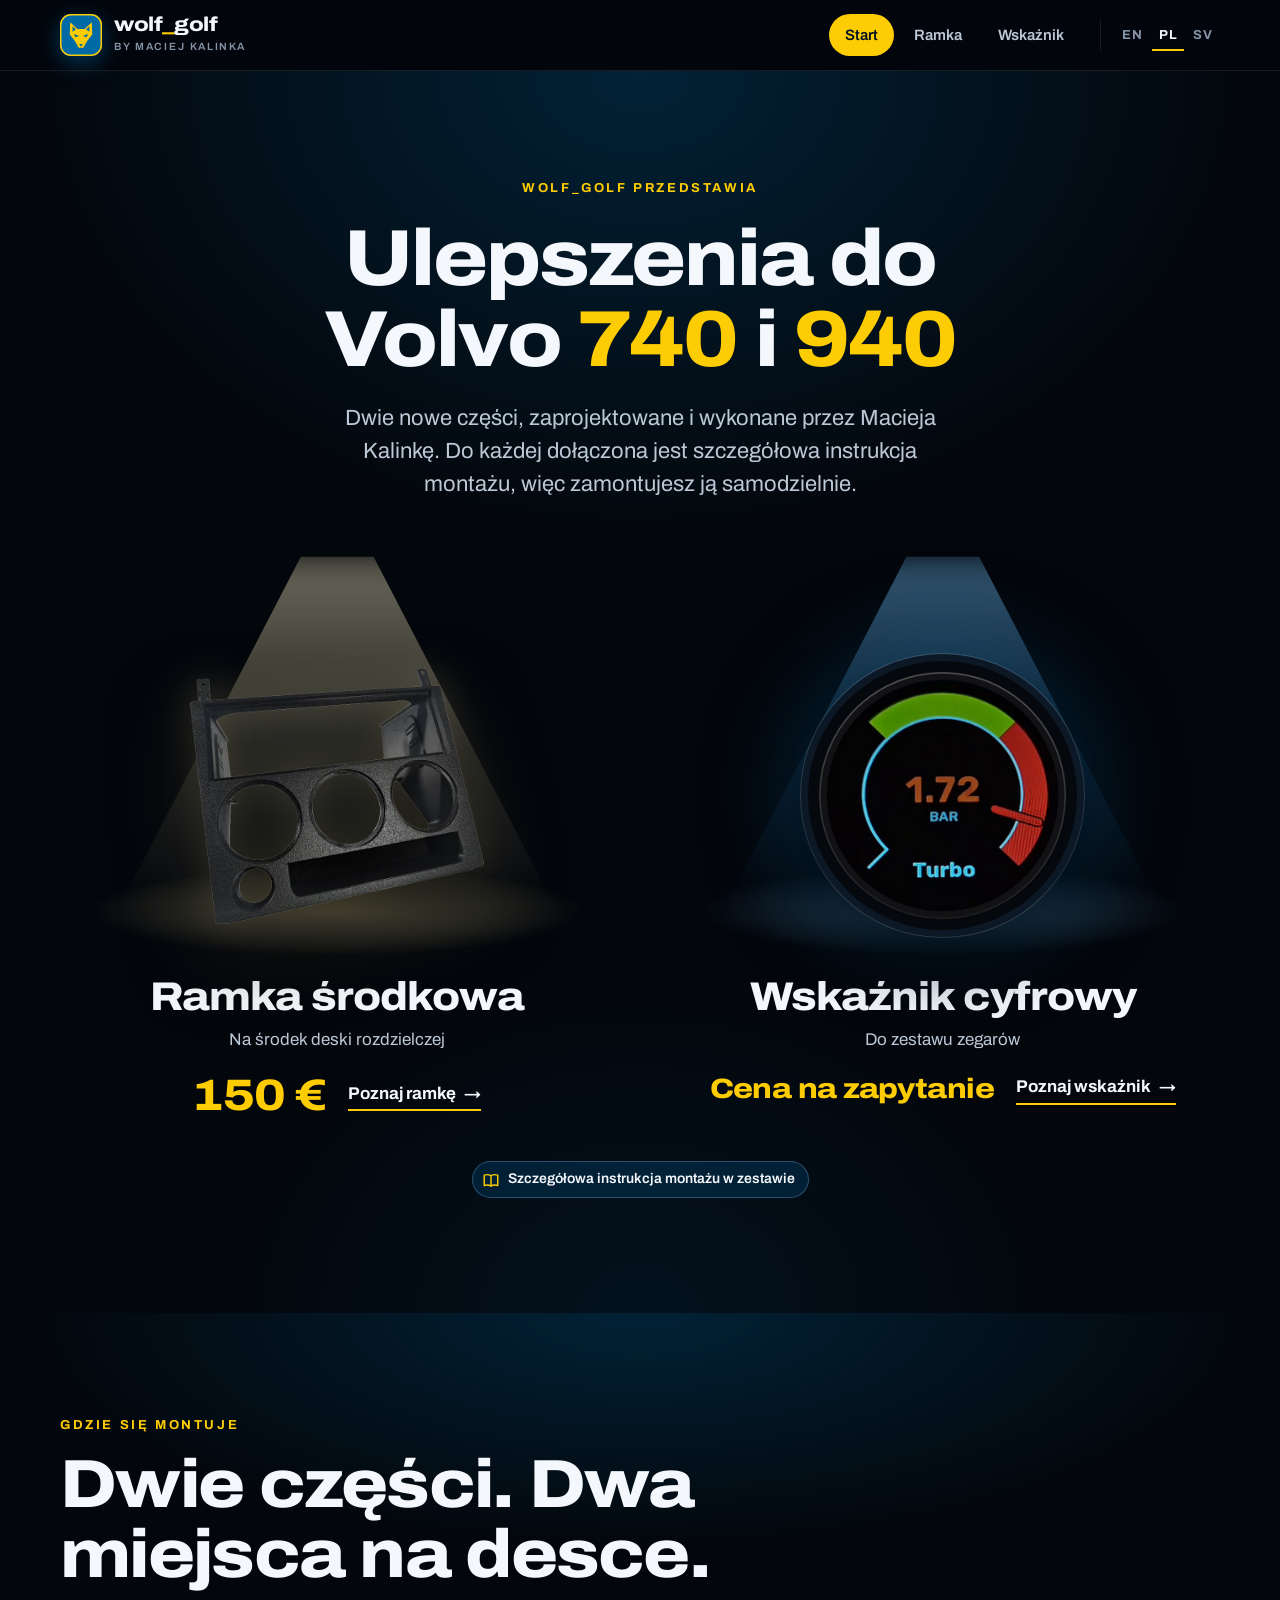
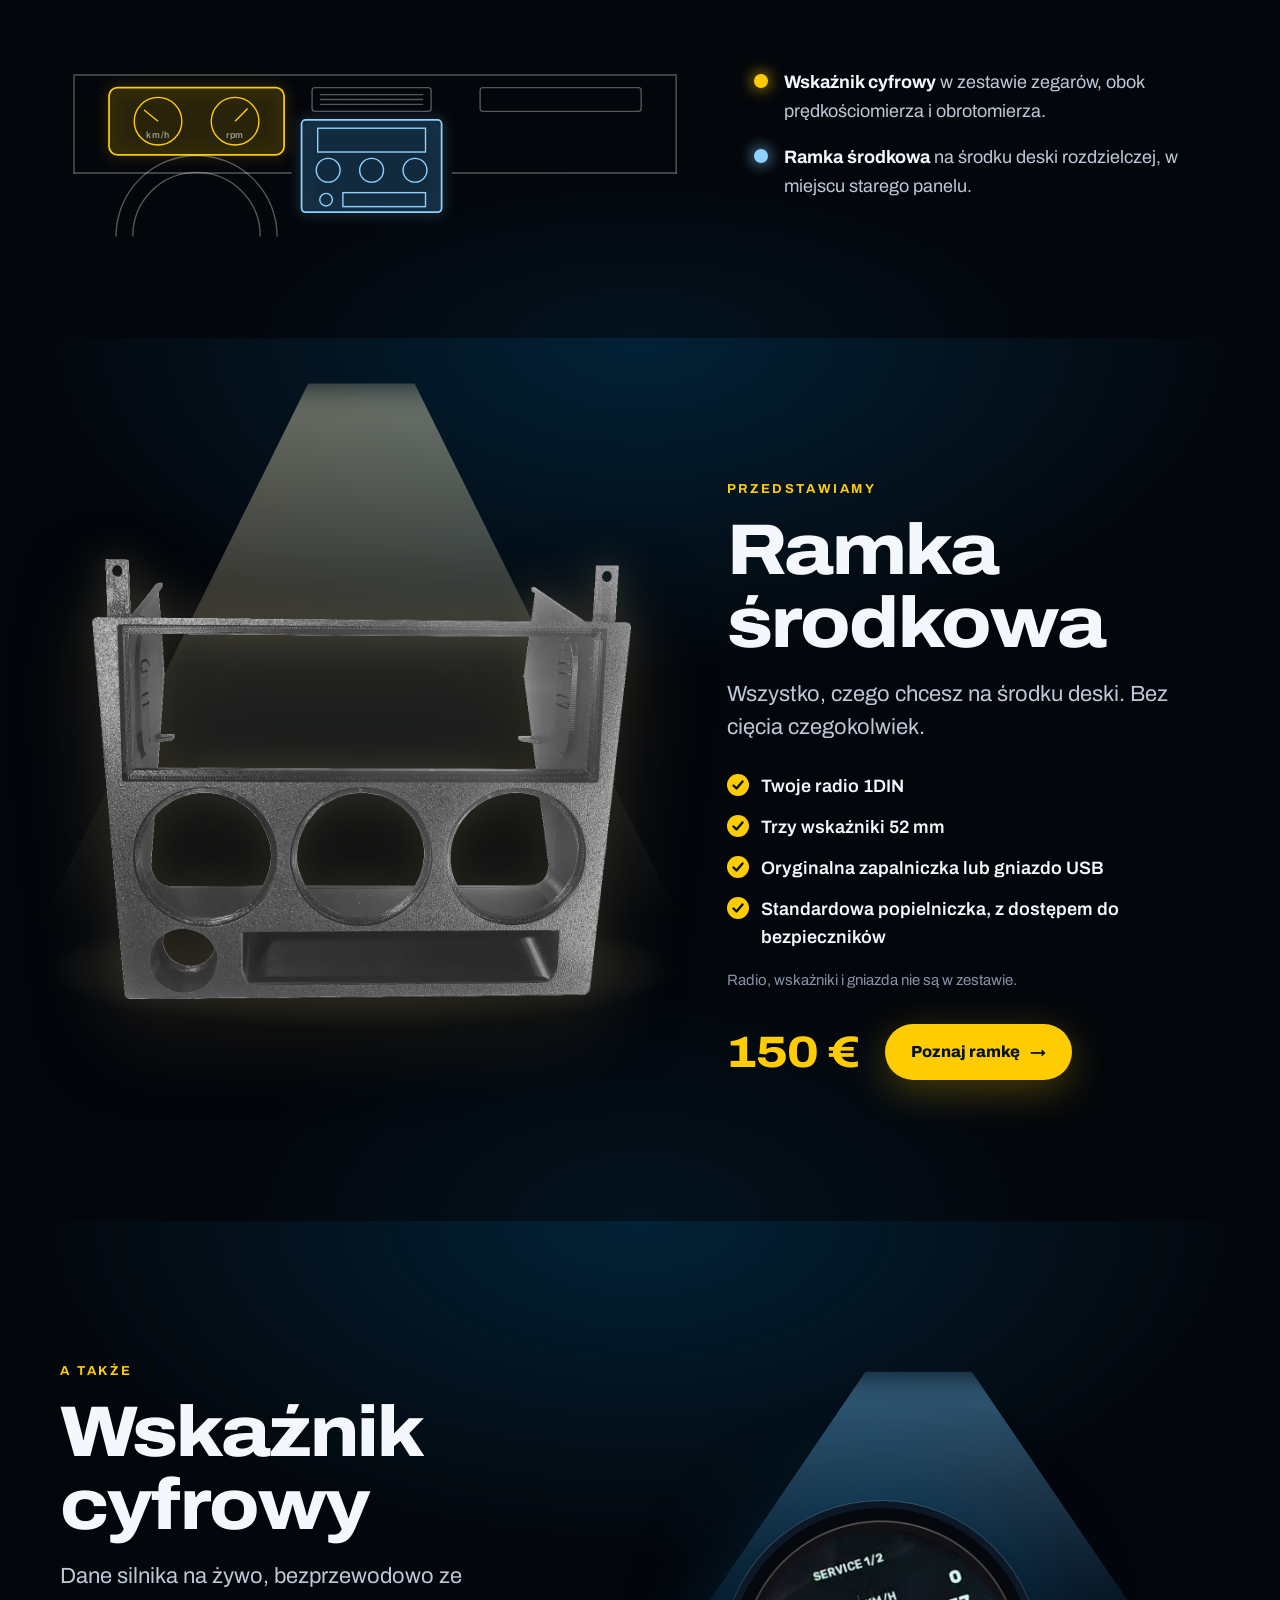
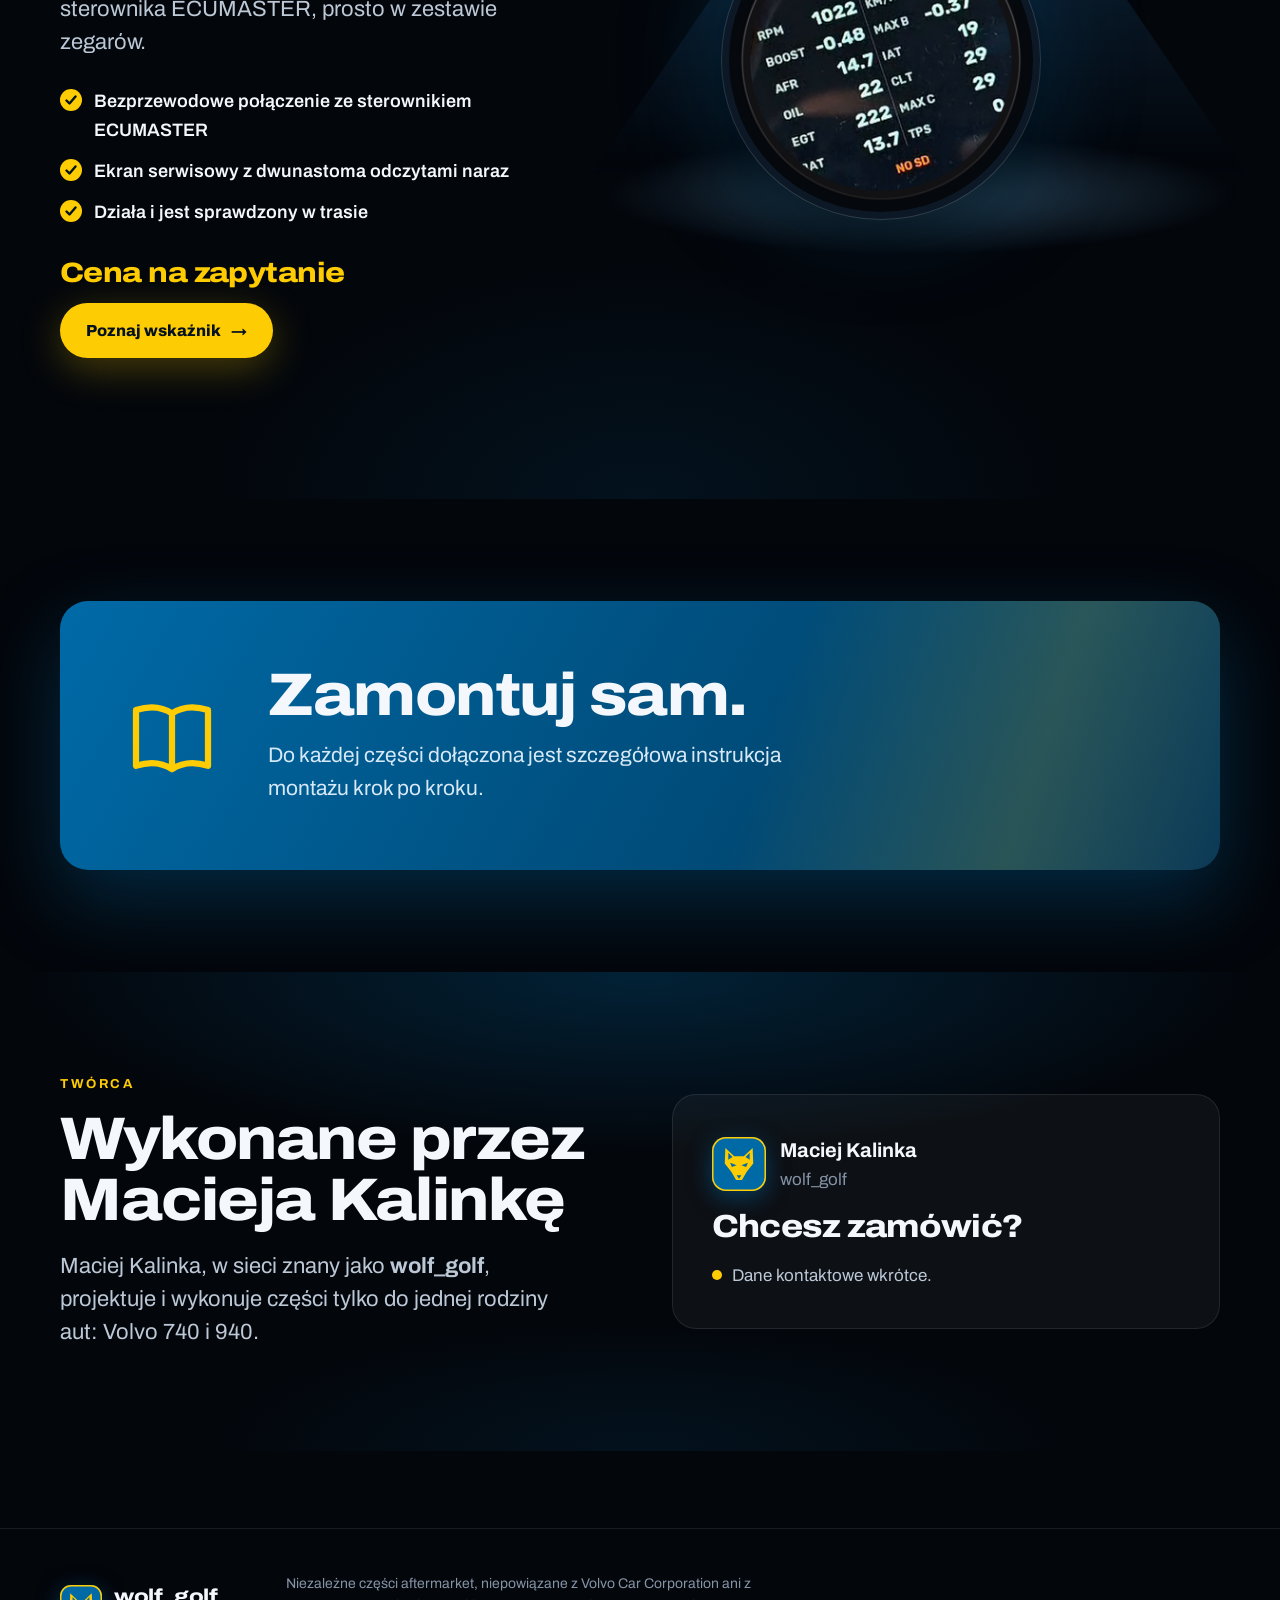
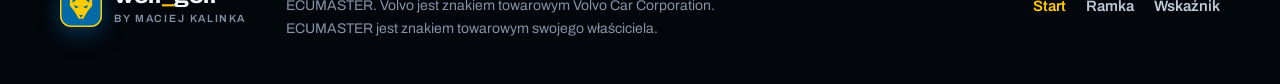
==== pl/index.html @ 76b4c17e "Redesign: dark stage with Swedish blue/yellow, spotlight reveals, Home tab; add Polish and Swedish v" ====
<!doctype html>
<html lang="pl">
<head>
<meta charset="utf-8">
<meta name="viewport" content="width=device-width, initial-scale=1, viewport-fit=cover">
<title>wolf_golf · Ulepszenia do Volvo 740 i 940</title>
<meta name="description" content="Ramka środkowa deski rozdzielczej i wskaźnik cyfrowy do Volvo 740 i 940, zaprojektowane i wykonane przez Macieja Kalinkę (wolf_golf). Do każdej części dołączona jest szczegółowa instrukcja samodzielnego montażu.">
<link rel="canonical" href="https://seler09.github.io/wolf-golf-volvo/pl/">
<link rel="alternate" hreflang="en" href="https://seler09.github.io/wolf-golf-volvo/">
<link rel="alternate" hreflang="pl" href="https://seler09.github.io/wolf-golf-volvo/pl/">
<link rel="alternate" hreflang="sv" href="https://seler09.github.io/wolf-golf-volvo/sv/">
<link rel="alternate" hreflang="x-default" href="https://seler09.github.io/wolf-golf-volvo/">
<meta property="og:type" content="website">
<meta property="og:site_name" content="wolf_golf">
<meta property="og:title" content="wolf_golf · Ulepszenia do Volvo 740 i 940">
<meta property="og:description" content="Ramka środkowa deski rozdzielczej i wskaźnik cyfrowy do Volvo 740 i 940, zaprojektowane i wykonane przez Macieja Kalinkę (wolf_golf). Do każdej części dołączona jest szczegółowa instrukcja samodzielnego montażu.">
<meta property="og:locale" content="pl_PL">
<meta property="og:locale:alternate" content="en_GB">
<meta property="og:locale:alternate" content="sv_SE">
<meta property="og:url" content="https://seler09.github.io/wolf-golf-volvo/pl/">
<meta property="og:image" content="https://seler09.github.io/wolf-golf-volvo/img/installed.webp">
<meta property="og:image:alt" content="Ramka środkowa w czarnej teksturze, widziana od przodu pod lekkim kątem">
<meta name="twitter:card" content="summary_large_image">
<meta name="theme-color" content="#03060b">
<link rel="icon" type="image/svg+xml" href="data:image/svg+xml,%3Csvg xmlns='http://www.w3.org/2000/svg' viewBox='0 0 64 64'%3E%3Crect width='64' height='64' rx='14' fill='%23006aa7'/%3E%3Cg transform='translate(8 8) scale(.75)'%3E%3Cpath fill='%23fecc02' d='M9 5L24 19L40 19L55 5L56 31L45 45L37 59L27 59L19 45L8 31Z'/%3E%3Cpath fill='%23006aa7' d='M17 30L28 34L20 37ZM47 30L36 34L44 37ZM28 51L36 51L32 57ZM14 13L21 20L14 25ZM50 13L43 20L50 25Z'/%3E%3C/g%3E%3C/svg%3E">
<link rel="preconnect" href="https://fonts.googleapis.com">
<link rel="preconnect" href="https://fonts.gstatic.com" crossorigin>
<link rel="stylesheet" href="https://fonts.googleapis.com/css2?family=Archivo:wdth,wght@62..125,100..900&amp;display=swap">
<link rel="stylesheet" href="../styles.css">
<script>document.documentElement.classList.add('js')</script>
</head>
<body>
<svg width="0" height="0" style="position:absolute" aria-hidden="true" focusable="false"><defs><symbol id="wolf" viewBox="0 0 64 64"><path fill="#fecc02" d="M9 5 L24 19 L40 19 L55 5 L56 31 L45 45 L37 59 L27 59 L19 45 L8 31 Z"/><path fill="#006aa7" d="M17 30 L28 34 L20 37 Z M47 30 L36 34 L44 37 Z M28 51 L36 51 L32 57 Z M14 13 L21 20 L14 25 Z M50 13 L43 20 L50 25 Z"/></symbol><symbol id="book" viewBox="0 0 20 20"><path d="M2.5 4.6 C5.6 3.6 7.9 3.9 10 5.3 C12.1 3.9 14.4 3.6 17.5 4.6 V16.2 C14.4 15.2 12.1 15.5 10 16.9 C7.9 15.5 5.6 15.2 2.5 16.2 Z M10 5.3 V16.9"/></symbol></defs></svg>
<a class="skip" href="#main">Przejdź do treści</a>
<header class="top">
<div class="wrap">
<a class="lockup" href="index.html" aria-label="wolf_golf by Maciej Kalinka, strona główna"><span class="mark"><svg aria-hidden="true"><use href="#wolf"/></svg></span><span class="word"><b>wolf<i>_</i>golf</b><small>by Maciej Kalinka</small></span></a>
<nav class="nav" aria-label="Menu główne"><a href="index.html" aria-current="page">Start</a><a href="frame.html">Ramka</a><a href="gauge.html">Wskaźnik</a></nav>
<nav class="lang" aria-label="Język">
<a href="../index.html" hreflang="en" lang="en">EN<span class="sr-only"> English</span></a>
<a href="index.html" hreflang="pl" lang="pl" aria-current="true">PL<span class="sr-only"> Polski</span></a>
<a href="../sv/index.html" hreflang="sv" lang="sv">SV<span class="sr-only"> Svenska</span></a>
</nav>
</div>
</header>
<main id="main">

<section class="scene hero" aria-labelledby="h1">
<div class="wash" aria-hidden="true"></div><div class="haze" aria-hidden="true"></div>
<div class="wrap">
<p class="eyebrow rv" style="--d:.3s">wolf_golf przedstawia</p>
<h1 id="h1" class="rv" style="--d:.55s">Ulepszenia do Volvo <em>740</em> i&nbsp;<em>940</em></h1>
<p class="lead rv" style="--d:.85s">Dwie nowe części, zaprojektowane i wykonane przez Macieja Kalinkę. Do każdej dołączona jest szczegółowa instrukcja montażu, więc zamontujesz ją samodzielnie.</p>
<div class="stage">
<a class="pedestal" href="frame.html">
<span class="beam" style="--bd:1.3s" aria-hidden="true"></span><span class="pool" style="--bd:1.3s" aria-hidden="true"></span>
<div class="art"><div class="prod lit rise" style="--d:1.5s"><img src="../img/front-cutout-cut.webp" alt="Ramka środkowa w czarnej teksturze, widziana od przodu pod lekkim kątem" width="1436" height="1248"></div></div>
<h2 class="rv" style="--d:1.9s">Ramka środkowa</h2>
<p class="where rv" style="--d:2s">Na środek deski rozdzielczej</p>
<div class="row rv" style="--d:2.1s"><span class="price">150 €</span><span class="go">Poznaj ramkę <span class="arr" aria-hidden="true">→</span></span></div>
</a>
<a class="pedestal" href="gauge.html">
<span class="beam blue" style="--bd:2.2s" aria-hidden="true"></span><span class="pool blue" style="--bd:2.2s" aria-hidden="true"></span>
<div class="art"><div class="gw rise" style="--d:2.4s"><div class="dial"><img src="../img/gauge-5.png" alt="Wskaźnik cyfrowy pokazujący doładowanie 1,72 bar" width="640" height="640"></div></div></div>
<h2 class="rv" style="--d:2.8s">Wskaźnik cyfrowy</h2>
<p class="where rv" style="--d:2.9s">Do zestawu zegarów</p>
<div class="row rv" style="--d:3s"><span class="price req">Cena na zapytanie</span><span class="go">Poznaj wskaźnik <span class="arr" aria-hidden="true">→</span></span></div>
</a>
</div>
<p class="rv" style="--d:3.2s;margin-top:44px"><span class="chip"><svg aria-hidden="true" viewBox="0 0 20 20"><use href="#book"/></svg>Szczegółowa instrukcja montażu w zestawie</span></p>
</div>
</section>

<section class="scene tight" aria-labelledby="wh">
<div class="haze" aria-hidden="true"></div>
<div class="wrap">
<div class="sec-head"><p class="eyebrow rv">Gdzie się montuje</p><h2 id="wh" class="rv" style="--d:.15s">Dwie części. Dwa miejsca na desce.</h2></div>
<div class="where-grid">
<svg class="dash" viewBox="0 0 900 290" role="img" aria-label="Schemat deski rozdzielczej: wskaźnik cyfrowy trafia do zestawu zegarów za kierownicą, ramka na środek deski">
<path class="ln seq" d="M20 60 H880 M20 60 V200 M880 60 V200" style="--d:.1s"/>
<path class="ln seq" d="M20 200 H330 M560 200 H880" style="--d:.3s"/>
<rect class="gz seq" x="70" y="78" width="250" height="96" rx="12" style="--d:.6s"/>
<circle class="gl seq" cx="140" cy="126" r="34" style="--d:.9s"/>
<circle class="gl seq" cx="250" cy="126" r="34" style="--d:1s"/>
<path class="gl" d="M140 126 l-20 -16 M250 126 l18 -18"/>
<text x="140" y="150" text-anchor="middle">km/h</text>
<text x="250" y="150" text-anchor="middle">rpm</text>
<path class="ln seq" d="M80 290 A115 115 0 0 1 310 290" style="--d:.4s"/>
<path class="ln seq" d="M104 290 A91 91 0 0 1 286 290" style="--d:.5s"/>
<rect class="ln seq" x="360" y="78" width="170" height="34" rx="4" style="--d:.4s"/>
<path class="ln" d="M372 88 H518 M372 95 H518 M372 102 H518"/>
<rect class="ln seq" x="600" y="78" width="230" height="34" rx="4" style="--d:.5s"/>
<rect class="fz seq" x="345" y="124" width="200" height="132" rx="6" style="--d:1.2s"/>
<rect class="fl seq" x="368" y="136" width="154" height="34" style="--d:1.5s"/>
<circle class="fl seq" cx="383" cy="196" r="17" style="--d:1.6s"/>
<circle class="fl seq" cx="445" cy="196" r="17" style="--d:1.7s"/>
<circle class="fl seq" cx="507" cy="196" r="17" style="--d:1.8s"/>
<circle class="fl seq" cx="380" cy="238" r="9" style="--d:1.9s"/>
<rect class="fl seq" x="404" y="228" width="118" height="20" style="--d:2s"/>
</svg>
<ul class="keys">
<li class="rv" style="--d:.8s"><a href="gauge.html"><b>Wskaźnik cyfrowy</b> w zestawie zegarów, obok prędkościomierza i obrotomierza.</a></li>
<li class="f rv" style="--d:1.4s"><a href="frame.html"><b>Ramka środkowa</b> na środku deski rozdzielczej, w miejscu starego panelu.</a></li>
</ul>
</div>
</div>
</section>

<section class="scene" aria-labelledby="fh">
<div class="haze" aria-hidden="true"></div>
<div class="wrap feature">
<div class="feature-art"><span class="beam" aria-hidden="true"></span><span class="pool" aria-hidden="true"></span>
<div class="prod lit rise" style="--d:.3s"><img src="../img/front-cut.webp" alt="Ramka środkowa w czarnej teksturze, widziana od przodu pod lekkim kątem" width="1224" height="1000" loading="lazy"></div></div>
<div>
<p class="eyebrow rv" style="--d:.5s">Przedstawiamy</p>
<h2 id="fh" class="rv" style="--d:.6s">Ramka środkowa</h2>
<p class="lead rv" style="--d:.75s">Wszystko, czego chcesz na środku deski. Bez cięcia czegokolwiek.</p>
<ul class="ticks">
<li class="rv" style="--d:1s">Twoje radio 1DIN</li>
<li class="rv" style="--d:1.2s">Trzy wskaźniki 52 mm</li>
<li class="rv" style="--d:1.4s">Oryginalna zapalniczka lub gniazdo USB</li>
<li class="rv" style="--d:1.6s">Standardowa popielniczka, z dostępem do bezpieczników</li>
</ul>
<p class="small-note rv" style="--d:1.7s">Radio, wskaźniki i gniazda nie są w zestawie.</p>
<div class="cta rv" style="--d:1.8s"><span class="price">150 €</span><a class="btn" href="frame.html">Poznaj ramkę <span class="arr" aria-hidden="true">→</span></a></div>
</div>
</div>
</section>

<section class="scene" aria-labelledby="gh">
<div class="haze" aria-hidden="true"></div>
<div class="wrap feature rev">
<div class="feature-art"><span class="beam blue" aria-hidden="true"></span><span class="pool blue" aria-hidden="true"></span>
<div class="rise" style="--d:.3s;width:min(380px,80%)"><div class="dial"><img src="../img/gauge-1.png" alt="Ekran serwisowy 1 z 2: RPM 1022, doładowanie -0,48, AFR 14,7, olej 22, EGT 222, akumulator 13,7, prędkość 0 km/h, maks. doładowanie -0,37, powietrze dolotowe 19, płyn chłodzący 29, maks. temp. płynu 29, przepustnica 0, NO SD" width="640" height="640" loading="lazy"></div></div></div>
<div>
<p class="eyebrow rv" style="--d:.5s">A także</p>
<h2 id="gh" class="rv" style="--d:.6s">Wskaźnik cyfrowy</h2>
<p class="lead rv" style="--d:.75s">Dane silnika na żywo, bezprzewodowo ze sterownika ECUMASTER, prosto w zestawie zegarów.</p>
<ul class="ticks">
<li class="rv" style="--d:1s">Bezprzewodowe połączenie ze sterownikiem ECUMASTER</li>
<li class="rv" style="--d:1.2s">Ekran serwisowy z dwunastoma odczytami naraz</li>
<li class="rv" style="--d:1.4s">Działa i jest sprawdzony w trasie</li>
</ul>
<div class="cta rv" style="--d:1.6s"><span class="price req">Cena na zapytanie</span><a class="btn" href="gauge.html">Poznaj wskaźnik <span class="arr" aria-hidden="true">→</span></a></div>
</div>
</div>
</section>

<section class="scene tight" aria-labelledby="gdh">
<div class="wrap">
<div class="guide rv"><svg class="book" viewBox="0 0 20 20" aria-hidden="true"><use href="#book"/></svg>
<div><h2 id="gdh">Zamontuj sam.</h2><p>Do każdej części dołączona jest szczegółowa instrukcja montażu krok po kroku.</p></div></div>
</div>
</section>

<section class="scene tight" id="contact" aria-labelledby="mh">
<div class="haze" aria-hidden="true"></div>
<div class="wrap maker">
<div><p class="eyebrow rv">Twórca</p><h2 id="mh" class="rv" style="--d:.1s">Wykonane przez Macieja Kalinkę</h2><p class="lead rv" style="--d:.2s">Maciej Kalinka, w sieci znany jako <strong>wolf_golf</strong>, projektuje i wykonuje części tylko do jednej rodziny aut: Volvo 740 i 940.</p></div>
<div class="contact rv" style="--d:.2s"><div class="who"><span class="mark"><svg aria-hidden="true"><use href="#wolf"/></svg></span><div><b>Maciej Kalinka</b><span>wolf_golf</span></div></div><h3>Chcesz zamówić?</h3><p class="soon">Dane kontaktowe wkrótce.</p></div>
</div>
</section>

</main>
<footer class="site-foot">
<div class="wrap">
<a class="lockup" href="index.html" aria-label="wolf_golf by Maciej Kalinka, strona główna"><span class="mark"><svg aria-hidden="true"><use href="#wolf"/></svg></span><span class="word"><b>wolf<i>_</i>golf</b><small>by Maciej Kalinka</small></span></a>
<p>Niezależne części aftermarket, niepowiązane z Volvo Car Corporation ani z ECUMASTER. Volvo jest znakiem towarowym Volvo Car Corporation. ECUMASTER jest znakiem towarowym swojego właściciela.</p>
<nav class="f-nav" aria-label="Strona"><a href="index.html" aria-current="page">Start</a><a href="frame.html">Ramka</a><a href="gauge.html">Wskaźnik</a></nav>
</div>
</footer>
<script src="../site.js" defer></script>
</body>
</html>
---- styles.css ----
/* wolf_golf — dark stage, Swedish blue + yellow */
:root{
  --night:#03060b;
  --stage:#060e1a;
  --deep:#0a1b31;
  --blue:#006aa7;
  --blue-2:#1b8ad0;
  --blue-3:#8fd0ff;
  --yellow:#fecc02;
  --yellow-2:#ffe27a;
  --ink:#f4f7fb;
  --ink-2:#bcc8d6;
  --ink-3:#8593a6;
  --line:rgba(255,255,255,.09);
  --card:rgba(255,255,255,.04);
  --ease:cubic-bezier(.2,.75,.2,1);
  color-scheme:dark;
}
*{box-sizing:border-box}
html{scroll-behavior:smooth;-webkit-text-size-adjust:100%}
@media (prefers-reduced-motion:reduce){html{scroll-behavior:auto}}
body{margin:0;background:var(--night);color:var(--ink);font:400 17px/1.6 "Archivo",system-ui,-apple-system,"Segoe UI",sans-serif;-webkit-font-smoothing:antialiased;overflow-x:hidden}
img{max-width:100%;height:auto;display:block}
a{color:inherit}
h1,h2,h3{margin:0;line-height:1.02;letter-spacing:-.025em;font-weight:800;font-stretch:112%;overflow-wrap:break-word;hyphens:manual}
p{margin:0}
.sr-only{position:absolute;width:1px;height:1px;overflow:hidden;clip:rect(0 0 0 0);white-space:nowrap}
.wrap{max-width:1200px;margin:0 auto;padding-inline:max(20px,env(safe-area-inset-left)) max(20px,env(safe-area-inset-right))}
:focus-visible{outline:2px solid var(--yellow);outline-offset:3px;border-radius:6px}
.skip{position:absolute;left:12px;top:-60px;z-index:100;background:var(--yellow);color:#04121f;padding:10px 16px;border-radius:10px;font-weight:700;text-decoration:none}
.skip:focus{top:12px}

/* ---------- header ---------- */
.top{position:sticky;top:0;z-index:60;background:rgba(3,6,11,.74);-webkit-backdrop-filter:blur(14px) saturate(150%);backdrop-filter:blur(14px) saturate(150%);border-bottom:1px solid var(--line)}
.top .wrap{display:flex;align-items:center;gap:20px;min-height:70px}
.lockup{display:flex;align-items:center;gap:12px;text-decoration:none;color:var(--ink);min-width:0}
.mark{width:42px;height:42px;flex:none;border-radius:11px;background:var(--blue);display:grid;place-items:center;box-shadow:inset 0 0 0 1.5px var(--yellow),0 6px 22px rgba(0,106,167,.5)}
.mark svg{width:30px;height:30px}
.word{min-width:0}
.word b{display:block;font-weight:800;font-stretch:118%;font-size:20px;letter-spacing:-.02em;line-height:1}
.word i{color:var(--yellow);font-style:normal}
.word small{display:block;font-size:10.5px;font-weight:600;letter-spacing:.18em;text-transform:uppercase;color:var(--ink-3);margin-top:5px;white-space:nowrap}
.nav{margin-left:auto;display:flex;gap:4px}
.nav a{color:var(--ink-2);text-decoration:none;font-weight:600;font-size:15px;padding:9px 16px;border-radius:999px;transition:color .2s,background .2s;white-space:nowrap}
.nav a:hover{color:var(--ink);background:rgba(255,255,255,.07)}
.nav a[aria-current="page"]{color:#04121f;background:var(--yellow)}
.lang{display:flex;align-items:center;gap:2px;font-size:13px;font-weight:700;letter-spacing:.06em;padding-left:14px;border-left:1px solid var(--line)}
.lang a{color:var(--ink-3);text-decoration:none;padding:6px 7px;border-radius:6px}
.lang a:hover{color:var(--ink)}
.lang a[aria-current]{color:var(--ink);box-shadow:inset 0 -2px 0 var(--yellow);border-radius:0}
@media (max-width:760px){
  .top .wrap{flex-wrap:wrap;gap:0 10px;padding-block:8px 6px;min-height:0}
  .lang{margin-left:auto;border-left:0;padding-left:0}
  .nav{order:3;width:100%;margin:8px 0 2px;gap:4px}
  .nav a{flex:1 1 0;text-align:center;padding:9px 4px;font-size:14px}
  .word b{font-size:18px}
  .mark{width:38px;height:38px}.mark svg{width:27px;height:27px}
}

/* ---------- shared pieces ---------- */
.eyebrow{font-size:13px;font-weight:700;letter-spacing:.2em;text-transform:uppercase;color:var(--yellow)}
.lead{font-size:clamp(18px,2vw,22px);line-height:1.5;color:var(--ink-2);max-width:40ch}
.h2{font-size:clamp(34px,5.4vw,68px)}
.btn{display:inline-flex;align-items:center;gap:10px;background:var(--yellow);color:#04121f;font-weight:800;font-size:16px;text-decoration:none;padding:15px 26px;border-radius:999px;box-shadow:0 10px 40px rgba(254,204,2,.28);transition:transform .2s var(--ease),box-shadow .2s}
.btn:hover{transform:translateY(-2px);box-shadow:0 16px 50px rgba(254,204,2,.4)}
.btn.ghost{background:transparent;color:var(--ink);box-shadow:inset 0 0 0 1.5px rgba(255,255,255,.28)}
.btn.ghost:hover{box-shadow:inset 0 0 0 1.5px var(--yellow)}
.btn .arr{transition:transform .2s}
.btn:hover .arr{transform:translateX(3px)}
.price{font-weight:800;font-stretch:115%;font-size:clamp(30px,3.6vw,44px);letter-spacing:-.02em;color:var(--yellow);line-height:1}
.price.req{font-size:clamp(22px,2.4vw,28px)}
.chip{display:inline-flex;align-items:center;gap:8px;font-size:14px;font-weight:600;color:var(--ink);background:rgba(0,106,167,.22);box-shadow:inset 0 0 0 1px rgba(143,208,255,.28);padding:7px 14px 7px 10px;border-radius:999px}
.chip svg{width:18px;height:18px;flex:none;fill:none;stroke:var(--yellow);stroke-width:1.6;stroke-linejoin:round}
.chips{display:flex;flex-wrap:wrap;gap:8px}

/* ---------- stage / reveal system ---------- */
.scene{position:relative;isolation:isolate;overflow:hidden;padding:clamp(84px,11vw,150px) 0}
.scene.tight{padding-block:clamp(64px,8vw,110px)}
.haze{position:absolute;inset:0;z-index:-3;pointer-events:none;background:radial-gradient(70% 55% at 50% 0%,rgba(0,106,167,.28),transparent 70%),radial-gradient(50% 40% at 50% 100%,rgba(0,106,167,.12),transparent 70%)}
.beam{position:absolute;z-index:-1;top:-6%;left:50%;width:min(760px,130vw);height:115%;transform:translateX(-50%);pointer-events:none;
  background:linear-gradient(180deg,rgba(255,244,200,.42),rgba(255,244,200,.12) 45%,rgba(255,244,200,0) 82%);
  clip-path:polygon(43% 0,57% 0,100% 100%,0 100%);filter:blur(16px);mix-blend-mode:screen}
.beam.blue{background:linear-gradient(180deg,rgba(120,200,255,.42),rgba(60,160,240,.12) 45%,rgba(60,160,240,0) 82%)}
.pool{position:absolute;z-index:-1;left:50%;bottom:0;width:min(640px,110%);height:120px;transform:translate(-50%,40%);background:radial-gradient(closest-side,rgba(255,236,170,.32),rgba(255,236,170,0));pointer-events:none}
.pool.blue{background:radial-gradient(closest-side,rgba(120,200,255,.3),rgba(120,200,255,0))}

.js .beam,.js .pool{opacity:0;transition:opacity .4s}
.js .on .beam,.js .on .pool{opacity:1;animation:lightsOn 1.1s linear both;animation-delay:var(--bd,0s)}
@keyframes lightsOn{0%{opacity:0}8%{opacity:.85}12%{opacity:.1}22%{opacity:1}28%{opacity:.35}38%{opacity:1}100%{opacity:1}}

.js .rv{opacity:0;transform:translateY(36px);filter:blur(6px);transition:opacity .9s var(--ease),transform 1.1s var(--ease),filter .9s var(--ease);transition-delay:var(--d,0s)}
.js .rise{opacity:0;transform:translateY(90px) scale(.86);filter:blur(10px) brightness(.3);transition:opacity 1.2s var(--ease),transform 1.6s var(--ease),filter 1.4s var(--ease);transition-delay:var(--d,0s)}
.js .on .rv,.js .on .rise{opacity:1;transform:none;filter:none}
@media (prefers-reduced-motion:reduce){
  .js .rv,.js .rise{opacity:1;transform:none;filter:none;transition:none}
  .js .beam,.js .pool{opacity:1;animation:none}
}

/* product imagery on stage */
.prod{position:relative}
.prod img{filter:drop-shadow(0 30px 40px rgba(0,0,0,.65)) drop-shadow(0 0 1px rgba(255,255,255,.25))}
.prod.lit img{filter:drop-shadow(0 30px 40px rgba(0,0,0,.65)) drop-shadow(0 -2px 18px rgba(255,230,160,.22))}
.dial{position:relative;aspect-ratio:1;border-radius:50%;background:#05080d;box-shadow:0 0 0 7px #0d1826,0 0 0 8px rgba(255,255,255,.14),0 30px 70px rgba(0,0,0,.6),0 0 110px rgba(0,106,167,.45)}
.dial img{width:100%;height:100%;object-fit:cover;clip-path:circle(46.5% at 50% 50%);border-radius:50%}

/* ---------- index: hero ---------- */
.hero{padding:clamp(56px,8vw,110px) 0 clamp(70px,9vw,120px);text-align:center}
.hero .wash{position:absolute;inset:0;z-index:-2;background:radial-gradient(90% 70% at 50% 30%,rgba(60,140,210,.45),rgba(10,27,49,.9) 60%,var(--night));transition:opacity 1.4s ease .25s}
.js .hero.on .wash{opacity:0}
.hero .eyebrow{display:inline-block}
.hero h1{font-size:clamp(38px,6.2vw,88px);margin:18px auto 0;max-width:15ch}
.hero h1 em{font-style:normal;color:var(--yellow)}
.hero .lead{margin:22px auto 0;max-width:46ch}
.stage{display:grid;grid-template-columns:1fr 1fr;gap:clamp(20px,4vw,60px);margin-top:clamp(40px,6vw,80px)}
.pedestal{position:relative;isolation:isolate;display:flex;flex-direction:column;align-items:center;padding:clamp(40px,5vw,70px) 12px 0;text-decoration:none;color:inherit;min-width:0}
.pedestal .beam{top:-4%;height:80%;width:min(520px,120%)}
.pedestal .pool{bottom:auto;top:clamp(250px,26vw,360px);transform:translate(-50%,-50%);width:90%;height:90px}
.pedestal .art{height:clamp(220px,24vw,320px);width:100%;display:grid;place-items:center}
.pedestal .art .prod{height:100%;width:100%;display:grid;place-items:center}
.pedestal .art .prod img{max-height:clamp(190px,20vw,280px);max-width:92%;width:auto;height:auto}
.pedestal .art .gw{width:clamp(190px,21vw,290px)}
.pedestal h2{font-size:clamp(26px,3.2vw,40px);margin-top:28px}
.pedestal .where{color:var(--ink-2);margin-top:8px}
.pedestal .row{display:flex;align-items:center;justify-content:center;flex-wrap:wrap;gap:12px 22px;margin-top:20px}
.pedestal .go{font-weight:700;color:var(--ink);display:inline-flex;gap:8px;align-items:center;border-bottom:2px solid var(--yellow);padding-bottom:2px}
.pedestal:hover .go{color:var(--yellow)}
.pedestal .chip{margin-top:18px}
@media (max-width:760px){.stage{grid-template-columns:1fr;gap:56px}.pedestal .pool{top:auto;bottom:auto}}

/* ---------- dashboard diagram ---------- */
.where-grid{display:grid;grid-template-columns:1.15fr .85fr;gap:clamp(30px,5vw,70px);align-items:center;margin-top:44px}
.dash{width:100%;height:auto;overflow:visible}
.dash .ln{fill:none;stroke:rgba(255,255,255,.32);stroke-width:2;stroke-linecap:round;stroke-linejoin:round}
.dash .gz{fill:rgba(254,204,2,.1);stroke:var(--yellow);stroke-width:2.5;filter:drop-shadow(0 0 10px rgba(254,204,2,.6))}
.dash .fz{fill:rgba(27,138,208,.16);stroke:var(--blue-3);stroke-width:2.5;filter:drop-shadow(0 0 10px rgba(143,208,255,.6))}
.dash .gl{fill:none;stroke:var(--yellow);stroke-width:2}
.dash .fl{fill:none;stroke:var(--blue-3);stroke-width:2}
.dash text{font:600 13px "Archivo",sans-serif;fill:rgba(255,255,255,.55);letter-spacing:.06em}
.js .dash .seq{opacity:0;transition:opacity .9s ease;transition-delay:var(--d,0s)}
.js .on .dash .seq{opacity:1}
@media (prefers-reduced-motion:reduce){.js .dash .seq{opacity:1;transition:none}}
.keys{list-style:none;margin:0;padding:0;display:grid;gap:18px}
.keys li{display:grid;grid-template-columns:14px 1fr;gap:16px;align-items:start;font-size:18px;color:var(--ink-2)}
.keys li::before{content:"";width:14px;height:14px;border-radius:50%;margin-top:6px;background:var(--yellow);box-shadow:0 0 16px var(--yellow)}
.keys li.f::before{background:var(--blue-3);box-shadow:0 0 16px var(--blue-3)}
.keys b{color:var(--ink)}
.keys a{color:inherit;text-decoration:none}
@media (max-width:860px){.where-grid{grid-template-columns:1fr}}

/* ---------- index feature scenes ---------- */
.feature{display:grid;grid-template-columns:1.1fr .9fr;gap:clamp(30px,5vw,80px);align-items:center}
.feature.rev{grid-template-columns:.9fr 1.1fr}
.feature.rev .feature-art{order:2}
.feature-art{position:relative;isolation:isolate;display:grid;place-items:center;min-height:320px}
.feature-art .beam{top:-40%;height:150%}
.feature-art .pool{bottom:4%}
.feature-art .prod img{max-height:440px;width:auto}
.feature-art .dial{width:min(380px,80%)}
.feature h2{font-size:clamp(36px,5.6vw,72px);margin-top:14px}
.feature .lead{margin-top:18px}
.ticks{list-style:none;margin:28px 0 0;padding:0;display:grid;gap:12px}
.ticks li{display:flex;gap:12px;align-items:flex-start;font-weight:600;font-size:18px}
.ticks li::before{content:"";flex:none;width:22px;height:22px;margin-top:2px;border-radius:50%;background:var(--yellow) url("data:image/svg+xml,%3Csvg xmlns='http://www.w3.org/2000/svg' viewBox='0 0 22 22'%3E%3Cpath d='M6.5 11.5l3 3 6-7' fill='none' stroke='%2304121f' stroke-width='2.4' stroke-linecap='round' stroke-linejoin='round'/%3E%3C/svg%3E") center/100% no-repeat}
.small-note{margin-top:16px;color:var(--ink-3);font-size:15px}
.feature .cta{display:flex;flex-wrap:wrap;align-items:center;gap:16px 26px;margin-top:32px}
@media (max-width:860px){.feature,.feature.rev{grid-template-columns:1fr}.feature.rev .feature-art{order:0}.feature-art{min-height:260px}}

/* ---------- guide banner ---------- */
.guide{position:relative;overflow:hidden;border-radius:28px;padding:clamp(34px,5vw,64px);background:linear-gradient(120deg,var(--blue) 0%,#004b78 60%,#02345a 100%);display:grid;grid-template-columns:auto 1fr;gap:clamp(20px,4vw,48px);align-items:center;box-shadow:0 30px 80px rgba(0,106,167,.35)}
.guide::after{content:"";position:absolute;right:-8%;top:-60%;width:46%;height:220%;background:linear-gradient(90deg,transparent,rgba(254,204,2,.16),transparent);transform:rotate(18deg);pointer-events:none}
.guide .book{width:clamp(64px,8vw,96px);height:auto;fill:none;stroke:var(--yellow);stroke-width:1.3;stroke-linejoin:round}
.guide h2{font-size:clamp(34px,5vw,60px)}
.guide p{margin-top:12px;font-size:clamp(17px,1.8vw,21px);color:#d7e9f7;max-width:44ch}
@media (max-width:600px){.guide{grid-template-columns:1fr}}

/* ---------- maker / contact ---------- */
.maker{display:grid;grid-template-columns:1fr 1fr;gap:clamp(30px,5vw,80px);align-items:center}
.maker h2{font-size:clamp(34px,5vw,60px);margin-top:14px}
.maker .lead{margin-top:18px}
.contact{position:relative;border-radius:24px;padding:clamp(26px,4vw,40px);background:var(--card);box-shadow:inset 0 0 0 1px var(--line);display:grid;gap:18px}
.contact .who{display:flex;align-items:center;gap:14px}
.contact .mark{width:54px;height:54px;border-radius:14px}
.contact .mark svg{width:38px;height:38px}
.contact .who b{display:block;font-size:20px}
.contact .who span{color:var(--ink-3)}
.contact h3{font-size:clamp(24px,3vw,32px)}
.contact .soon{display:flex;align-items:center;gap:10px;color:var(--ink-2);font-size:17px}
.contact .soon::before{content:"";width:10px;height:10px;border-radius:50%;background:var(--yellow);box-shadow:0 0 0 0 rgba(254,204,2,.6);animation:ping 2s infinite}
@keyframes ping{0%{box-shadow:0 0 0 0 rgba(254,204,2,.55)}80%,100%{box-shadow:0 0 0 12px rgba(254,204,2,0)}}
@media (prefers-reduced-motion:reduce){.contact .soon::before{animation:none}}
@media (max-width:860px){.maker{grid-template-columns:1fr}}

/* ---------- product pages ---------- */
.p-hero{padding:clamp(40px,6vw,80px) 0 clamp(70px,9vw,120px)}
.p-hero .wash{position:absolute;inset:0;z-index:-2;background:radial-gradient(90% 70% at 50% 30%,rgba(60,140,210,.45),rgba(10,27,49,.9) 60%,var(--night));transition:opacity 1.4s ease .2s}
.js .p-hero.on .wash{opacity:0}
.p-grid{display:grid;grid-template-columns:1.1fr .9fr;gap:clamp(30px,5vw,70px);align-items:center}
.p-art{position:relative;isolation:isolate;display:grid;place-items:center;min-height:clamp(300px,40vw,520px)}
.p-art .beam{top:-30%;height:140%}
.p-art .pool{bottom:2%}
.p-art .prod img{max-height:clamp(260px,36vw,480px);width:auto}
.p-art .dial{width:min(460px,86%)}
.p-hero h1{font-size:clamp(44px,7vw,96px);margin-top:16px}
.p-hero .lead{margin-top:20px}
.p-hero .chips{margin-top:24px}
.buy{display:flex;flex-wrap:wrap;align-items:center;gap:18px 28px;margin-top:30px}
.buy .pn{display:grid;gap:6px}
.buy .pn small{color:var(--ink-3);font-size:14px}
.p-hero figcaption{margin-top:26px;color:var(--ink-3);font-size:14px;text-align:center}
@media (max-width:860px){.p-grid{grid-template-columns:1fr}}

.sec-head{max-width:760px}
.sec-head h2{font-size:clamp(34px,5.4vw,68px);margin-top:14px}
.sec-head .lead{margin-top:18px}
.sec-head.c{margin-inline:auto;text-align:center}
.sec-head.c .lead{margin-inline:auto}

/* hotspots */
.spots{display:grid;grid-template-columns:1.2fr .8fr;gap:clamp(30px,5vw,70px);align-items:center;margin-top:50px}
.hot{position:relative;isolation:isolate}
.hot .beam{top:-8%;height:116%}
.hot img{width:100%;filter:drop-shadow(0 30px 40px rgba(0,0,0,.6)) drop-shadow(0 -2px 18px rgba(255,230,160,.2))}
.pin{position:absolute;width:34px;height:34px;margin:-17px 0 0 -17px;border-radius:50%;background:var(--yellow);color:#04121f;font-weight:800;font-size:15px;display:grid;place-items:center;box-shadow:0 0 0 6px rgba(254,204,2,.25),0 0 26px rgba(254,204,2,.8)}
.pin::after{content:"";position:absolute;inset:-6px;border-radius:50%;border:2px solid rgba(254,204,2,.7);animation:ring 2.4s var(--ease) infinite;animation-delay:inherit}
@keyframes ring{0%{transform:scale(.8);opacity:1}100%{transform:scale(2);opacity:0}}
.js .pin{opacity:0;transform:scale(.3);transition:opacity .5s var(--ease),transform .6s cubic-bezier(.3,1.6,.5,1);transition-delay:var(--d,0s)}
.js .on .pin{opacity:1;transform:none}
@media (prefers-reduced-motion:reduce){.js .pin{opacity:1;transform:none;transition:none}.pin::after{animation:none}}
.legend{list-style:none;margin:0;padding:0;display:grid;gap:22px}
.legend li{display:grid;grid-template-columns:40px 1fr;gap:16px;align-items:start}
.legend .n{width:34px;height:34px;border-radius:50%;background:rgba(254,204,2,.14);color:var(--yellow);font-weight:800;display:grid;place-items:center;box-shadow:inset 0 0 0 1.5px rgba(254,204,2,.6)}
.legend b{display:block;font-size:19px}
.legend span{color:var(--ink-2)}
@media (max-width:860px){.spots{grid-template-columns:1fr}.pin{width:28px;height:28px;margin:-14px 0 0 -14px;font-size:13px}}

/* installed photo */
.showcase{margin-top:50px;position:relative;border-radius:28px;overflow:hidden;box-shadow:0 40px 100px rgba(0,0,0,.6),0 0 0 1px var(--line)}
.showcase img{width:100%;aspect-ratio:16/10;object-fit:cover;object-position:50% 40%}
.showcase::after{content:"";position:absolute;inset:0;background:radial-gradient(80% 70% at 50% 40%,transparent 50%,rgba(3,6,11,.7));pointer-events:none}

/* feature cards */
.cards{display:grid;grid-template-columns:repeat(4,minmax(0,1fr));gap:18px;margin-top:50px}
.card{border-radius:22px;padding:28px 24px;background:linear-gradient(180deg,rgba(255,255,255,.06),rgba(255,255,255,.02));box-shadow:inset 0 0 0 1px var(--line)}
.card svg{width:44px;height:44px;fill:none;stroke:var(--yellow);stroke-width:1.6;stroke-linecap:round;stroke-linejoin:round}
.card h3{font-size:22px;margin-top:20px;font-stretch:105%}
.card p{color:var(--ink-2);margin-top:10px;font-size:16px}
@media (max-width:980px){.cards{grid-template-columns:repeat(2,minmax(0,1fr))}}
@media (max-width:520px){.cards{grid-template-columns:1fr}}

/* gallery */
.gallery{display:grid;grid-template-columns:repeat(4,minmax(0,1fr));gap:18px;margin-top:44px}
.gallery a{position:relative;display:grid;place-items:center;aspect-ratio:1;border-radius:22px;overflow:hidden;background:radial-gradient(70% 60% at 50% 40%,rgba(60,140,210,.28),rgba(10,27,49,.6) 70%);box-shadow:inset 0 0 0 1px var(--line);text-decoration:none;color:inherit}
.gallery a img{max-width:82%;max-height:76%;width:auto;transition:transform .5s var(--ease)}
.gallery a.photo img{max-width:none;max-height:none;width:100%;height:100%;object-fit:cover}
.gallery a:hover img{transform:scale(1.05)}
.gallery span{position:absolute;left:14px;right:14px;bottom:12px;font-size:14px;font-weight:600;color:var(--ink);text-shadow:0 1px 8px rgba(0,0,0,.8)}
@media (max-width:860px){.gallery{grid-template-columns:repeat(2,minmax(0,1fr))}}

/* in the box + specs */
.box{display:grid;grid-template-columns:1fr 1fr;gap:clamp(30px,5vw,70px);margin-top:44px;align-items:start}
.box-items{display:grid;gap:16px}
.box-item{display:grid;grid-template-columns:56px 1fr;gap:18px;align-items:center;border-radius:20px;padding:20px;background:var(--card);box-shadow:inset 0 0 0 1px var(--line)}
.box-item svg{width:56px;height:56px;fill:none;stroke:var(--blue-3);stroke-width:1.5;stroke-linejoin:round;stroke-linecap:round}
.box-item.guide-i{background:rgba(0,106,167,.2);box-shadow:inset 0 0 0 1px rgba(143,208,255,.3)}
.box-item.guide-i svg{stroke:var(--yellow)}
.box-item h3{font-size:20px;font-stretch:105%}
.box-item p{color:var(--ink-2);margin-top:4px;font-size:16px}
.not-inc{margin-top:6px;color:var(--ink-3);font-size:15px}
.not-inc b{color:var(--ink-2)}
.specs{margin:0;display:grid}
.specs div{display:grid;grid-template-columns:minmax(0,.8fr) minmax(0,1.2fr);gap:16px;padding:14px 0;border-bottom:1px solid var(--line)}
.specs dt{color:var(--ink-3)}
.specs dd{margin:0;font-weight:600}
.specs .pr dd{color:var(--yellow);font-weight:800}
@media (max-width:860px){.box{grid-template-columns:1fr}}

/* order */
.order{display:grid;grid-template-columns:1fr 1fr;gap:clamp(30px,5vw,70px);align-items:center}
.order h2{font-size:clamp(34px,5vw,60px);margin-top:14px}
.order .lead{margin-top:16px}
.order .price{margin-top:24px}
@media (max-width:860px){.order{grid-template-columns:1fr}}

/* other product teaser */
.other{display:grid;grid-template-columns:200px 1fr auto;gap:clamp(20px,4vw,48px);align-items:center;border-radius:28px;padding:clamp(22px,3vw,34px);text-decoration:none;color:inherit;background:linear-gradient(120deg,rgba(0,106,167,.25),rgba(255,255,255,.03));box-shadow:inset 0 0 0 1px var(--line);transition:box-shadow .3s}
.other:hover{box-shadow:inset 0 0 0 1px rgba(254,204,2,.6)}
.other .th{display:grid;place-items:center;height:160px}
.other .th img{max-height:100%;width:auto}
.other .th .dial{height:150px}
.other h2{font-size:clamp(28px,3.6vw,42px);margin-top:8px}
.other p.d{color:var(--ink-2);margin-top:8px}
.other .go{display:grid;gap:10px;justify-items:end;text-align:right}
.other .go span{font-weight:700;border-bottom:2px solid var(--yellow)}
@media (max-width:760px){.other{grid-template-columns:1fr;text-align:left}.other .th{justify-content:start}.other .go{justify-items:start;text-align:left}}

/* gauge: wireless link */
.link{display:grid;grid-template-columns:minmax(0,1fr) minmax(0,1.3fr) minmax(0,1fr);align-items:center;gap:10px;margin-top:56px}
.ecu{justify-self:center;width:min(260px,100%);aspect-ratio:1.6;border-radius:18px;background:linear-gradient(160deg,#16263b,#0b1626);box-shadow:inset 0 0 0 1.5px rgba(255,255,255,.22),0 20px 60px rgba(0,0,0,.6);display:grid;place-content:center;text-align:center;position:relative}
.ecu::before,.ecu::after{content:"";position:absolute;top:22%;bottom:22%;width:10px;background:repeating-linear-gradient(180deg,rgba(255,255,255,.35) 0 3px,transparent 3px 10px)}
.ecu::before{left:-10px}.ecu::after{right:-10px}
.ecu b{font-size:clamp(18px,2.2vw,26px);font-stretch:118%;letter-spacing:.02em}
.ecu small{display:block;color:var(--ink-3);font-weight:600;letter-spacing:.2em;margin-top:6px}
.air{position:relative;height:120px;display:grid;place-items:center}
.air .track{position:absolute;left:6%;right:6%;top:50%;height:2px;background:repeating-linear-gradient(90deg,rgba(254,204,2,.85) 0 10px,transparent 10px 22px);background-size:22px 2px;animation:flow 1s linear infinite}
@keyframes flow{to{background-position:22px 0}}
.air .waves{position:absolute;left:0;top:50%;width:60px;height:60px;transform:translate(-10%,-50%)}
.air .waves i{position:absolute;inset:0;border-radius:50%;border:2px solid var(--yellow);border-left-color:transparent;border-bottom-color:transparent;border-top-color:transparent;animation:wave 1.8s ease-out infinite;opacity:0}
.air .waves i:nth-child(2){animation-delay:.6s}.air .waves i:nth-child(3){animation-delay:1.2s}
@keyframes wave{0%{transform:scale(.4);opacity:1}100%{transform:scale(1.6);opacity:0}}
.air .lbl{position:relative;background:var(--night);padding:4px 12px;text-align:center;font-size:13px;font-weight:700;letter-spacing:.16em;color:var(--yellow);text-transform:uppercase}
.air .lbl small{display:block;color:var(--ink-3);letter-spacing:.1em;font-weight:600;margin-top:2px}
.link .dial{justify-self:center;width:min(220px,100%)}
.link .cap{text-align:center;color:var(--ink-3);font-size:14px;margin-top:22px;font-weight:600;letter-spacing:.08em;text-transform:uppercase}
.link-col{display:grid;justify-items:center}
@media (prefers-reduced-motion:reduce){.air .track,.air .waves i{animation:none}.air .waves i{opacity:.6}}
@media (max-width:760px){
  .link{grid-template-columns:1fr;gap:0}
  .air{height:130px}
  .air .track{left:50%;right:auto;top:8%;bottom:8%;width:2px;height:auto;background:repeating-linear-gradient(180deg,rgba(254,204,2,.85) 0 10px,transparent 10px 22px);background-size:2px 22px;animation-name:flowv}
  .air .waves{left:50%;top:0;transform:translate(-50%,-30%) rotate(90deg)}
}
@keyframes flowv{to{background-position:0 22px}}

/* gauge: service screen */
.svc{display:grid;grid-template-columns:.9fr 1.1fr;gap:clamp(30px,5vw,80px);align-items:center;margin-top:50px}
.svc .dial-wrap{position:relative;isolation:isolate;display:grid;place-items:center;padding:40px 0}
.svc .dial-wrap .beam{top:-8%;height:116%}
.svc .dial{width:min(460px,100%)}
.svc a{display:block;border-radius:50%}
.readings{display:grid;grid-template-columns:repeat(2,minmax(0,1fr));gap:10px 26px;margin:0}
.readings div{display:grid;grid-template-columns:72px 1fr;gap:12px;align-items:baseline;padding:10px 0;border-bottom:1px solid var(--line)}
.readings dt{font-weight:800;color:var(--yellow);font-size:14px;letter-spacing:.06em}
.readings dd{margin:0;color:var(--ink-2)}
.svc figcaption{color:var(--ink-3);font-size:14px;text-align:center;margin-top:24px}
@media (max-width:860px){.svc{grid-template-columns:1fr}}
@media (max-width:480px){.readings{grid-template-columns:1fr}}

/* gauge: screens grid */
.screens{display:grid;grid-template-columns:repeat(3,minmax(0,1fr));gap:clamp(24px,4vw,56px);margin-top:56px}
.screens figure{margin:0;display:grid;justify-items:center;text-align:center}
.screens a{display:block;width:min(280px,100%);border-radius:50%}
.screens .dial{width:100%}
.screens figcaption{margin-top:26px}
.screens figcaption b{display:block;font-size:19px}
.screens figcaption span{color:var(--ink-2)}
.live{display:inline-block;vertical-align:middle;margin-left:8px;font-size:11px;font-weight:800;letter-spacing:.12em;color:#04121f;background:var(--yellow);padding:2px 8px;border-radius:999px}
@media (max-width:860px){.screens{grid-template-columns:repeat(2,minmax(0,1fr))}}
@media (max-width:480px){.screens{grid-template-columns:1fr}}

/* footer */
.site-foot{border-top:1px solid var(--line);padding:44px 0 calc(44px + env(safe-area-inset-bottom));margin-top:clamp(40px,6vw,80px)}
.site-foot .wrap{display:grid;grid-template-columns:auto 1fr auto;gap:24px 40px;align-items:center}
.site-foot p{color:var(--ink-3);font-size:14px;max-width:62ch}
.f-nav{display:flex;flex-wrap:wrap;gap:6px 20px}
.f-nav a{color:var(--ink-2);text-decoration:none;font-weight:600;font-size:15px}
.f-nav a:hover,.f-nav a[aria-current]{color:var(--yellow)}
@media (max-width:860px){.site-foot .wrap{grid-template-columns:1fr}}

/* lightbox */
.lb{border:0;padding:0;margin:auto;width:min(1100px,94vw);max-height:92vh;background:transparent;color:var(--ink);overflow:visible}
.lb::backdrop{background:rgba(2,4,8,.9);-webkit-backdrop-filter:blur(6px);backdrop-filter:blur(6px)}
.lb-bar{display:flex;justify-content:space-between;align-items:center;margin-bottom:12px}
.lb-count{color:var(--ink-3);font-weight:700;letter-spacing:.1em}
.lb button{font:inherit;cursor:pointer;color:var(--ink);background:rgba(255,255,255,.08);border:0;border-radius:999px;padding:10px 18px;font-weight:700}
.lb button:hover{background:var(--yellow);color:#04121f}
.lb-stage{position:relative;display:grid;grid-template-columns:auto 1fr auto;align-items:center;gap:12px}
.lb-frame{display:grid;place-items:center;min-height:0;border-radius:22px;background:radial-gradient(70% 60% at 50% 40%,rgba(60,140,210,.3),rgba(6,14,26,.95) 70%);padding:20px}
.lb-frame img{max-height:72vh;width:auto;max-width:100%;filter:drop-shadow(0 20px 40px rgba(0,0,0,.6))}
.lb-frame.photo{padding:0;overflow:hidden}
.lb-frame.photo img{filter:none}
.lb-frame.round img{border-radius:50%;clip-path:circle(46.5% at 50% 50%);max-height:70vh}
.lb-nav{width:48px;height:48px;padding:0!important;font-size:20px}
.lb-cap{margin-top:14px;color:var(--ink-2);text-align:center}
@media (max-width:600px){.lb-stage{grid-template-columns:1fr}.lb-nav{position:absolute;bottom:-62px}.lb-prev{left:0}.lb-next{right:0}.lb-cap{margin-top:70px}}
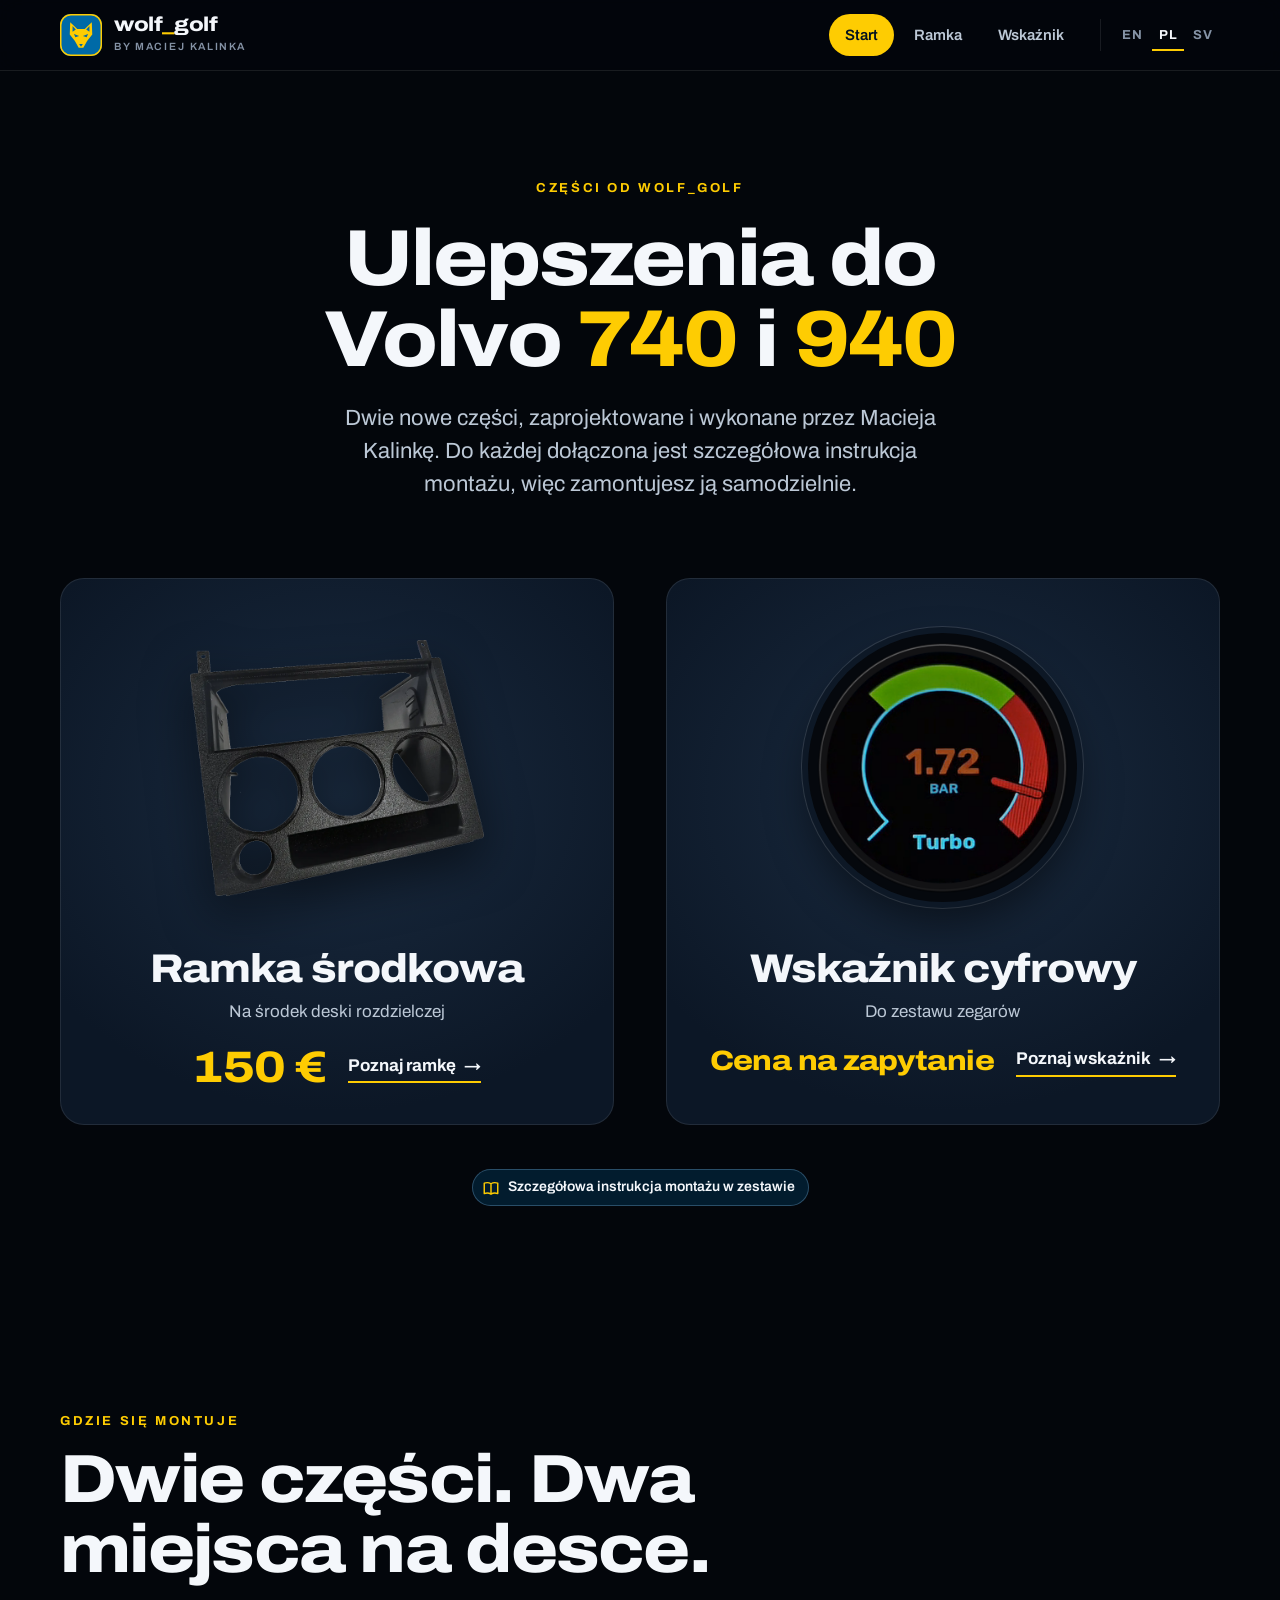
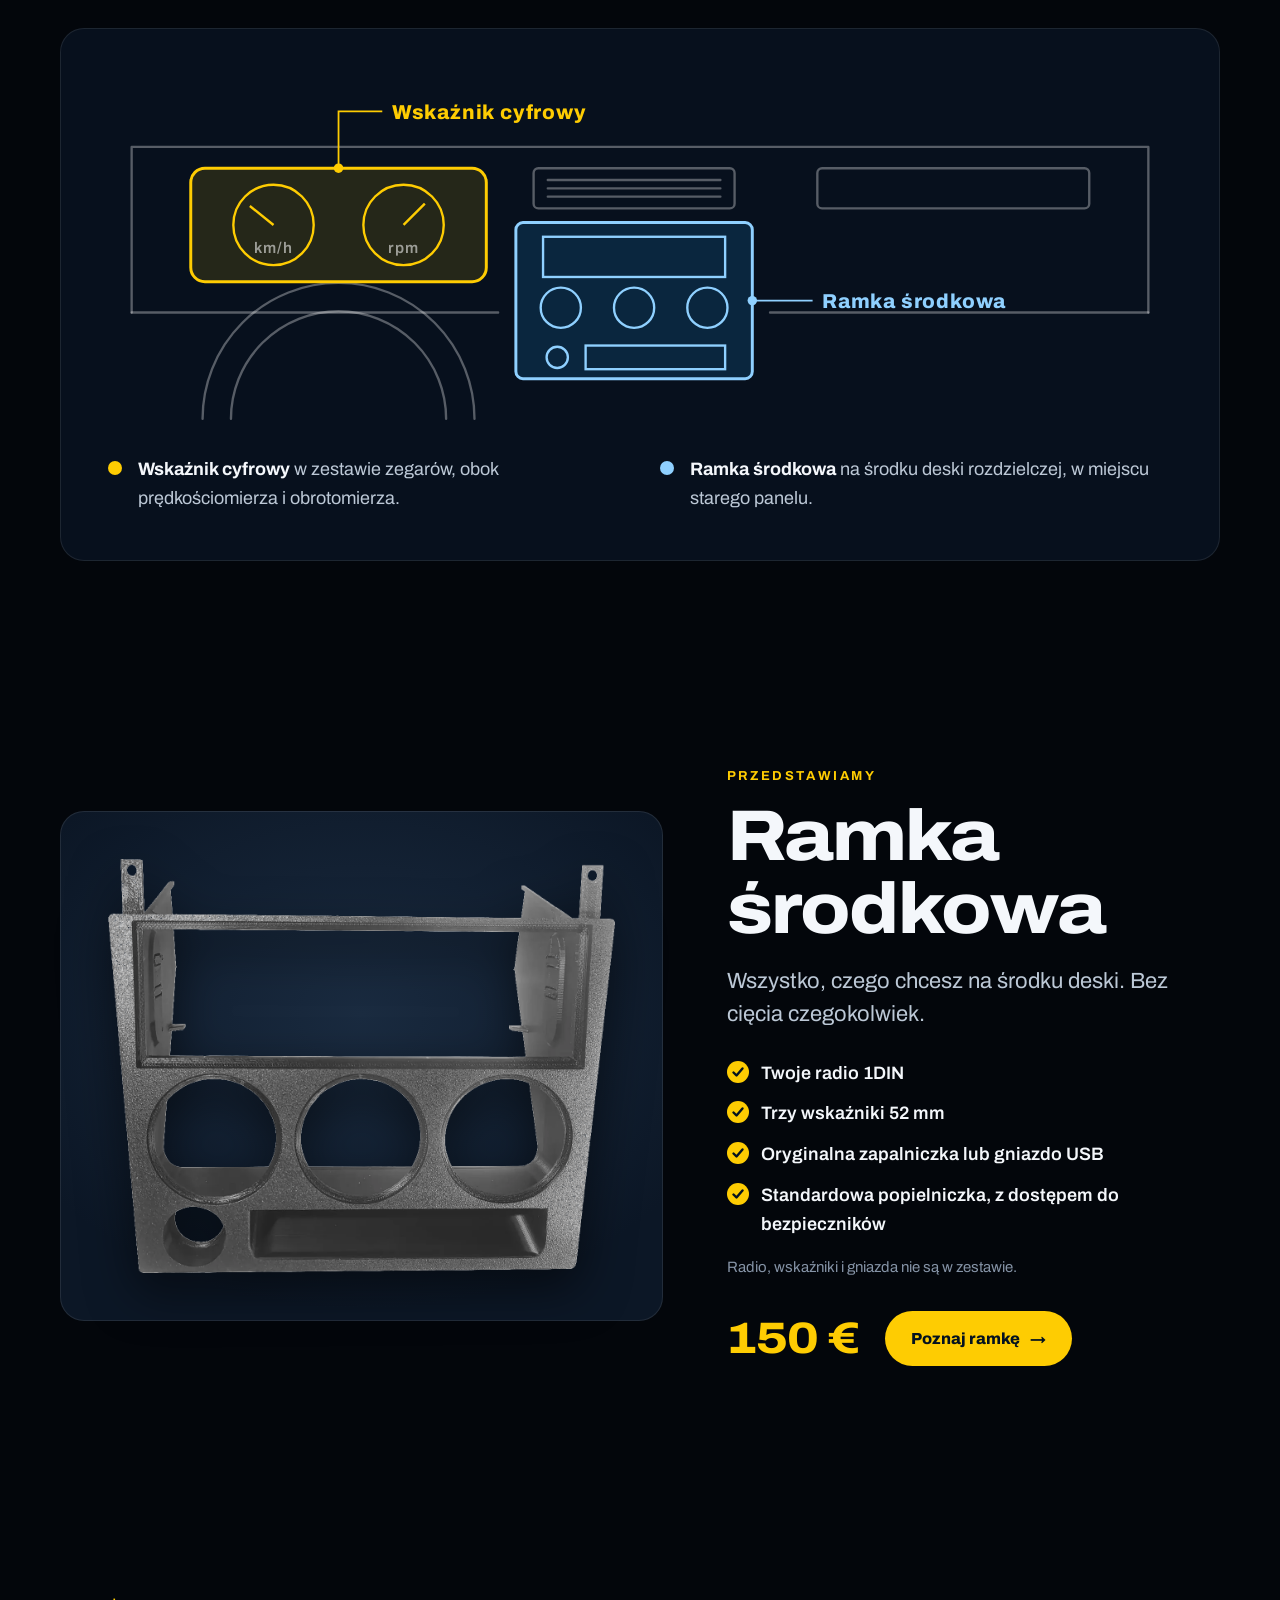
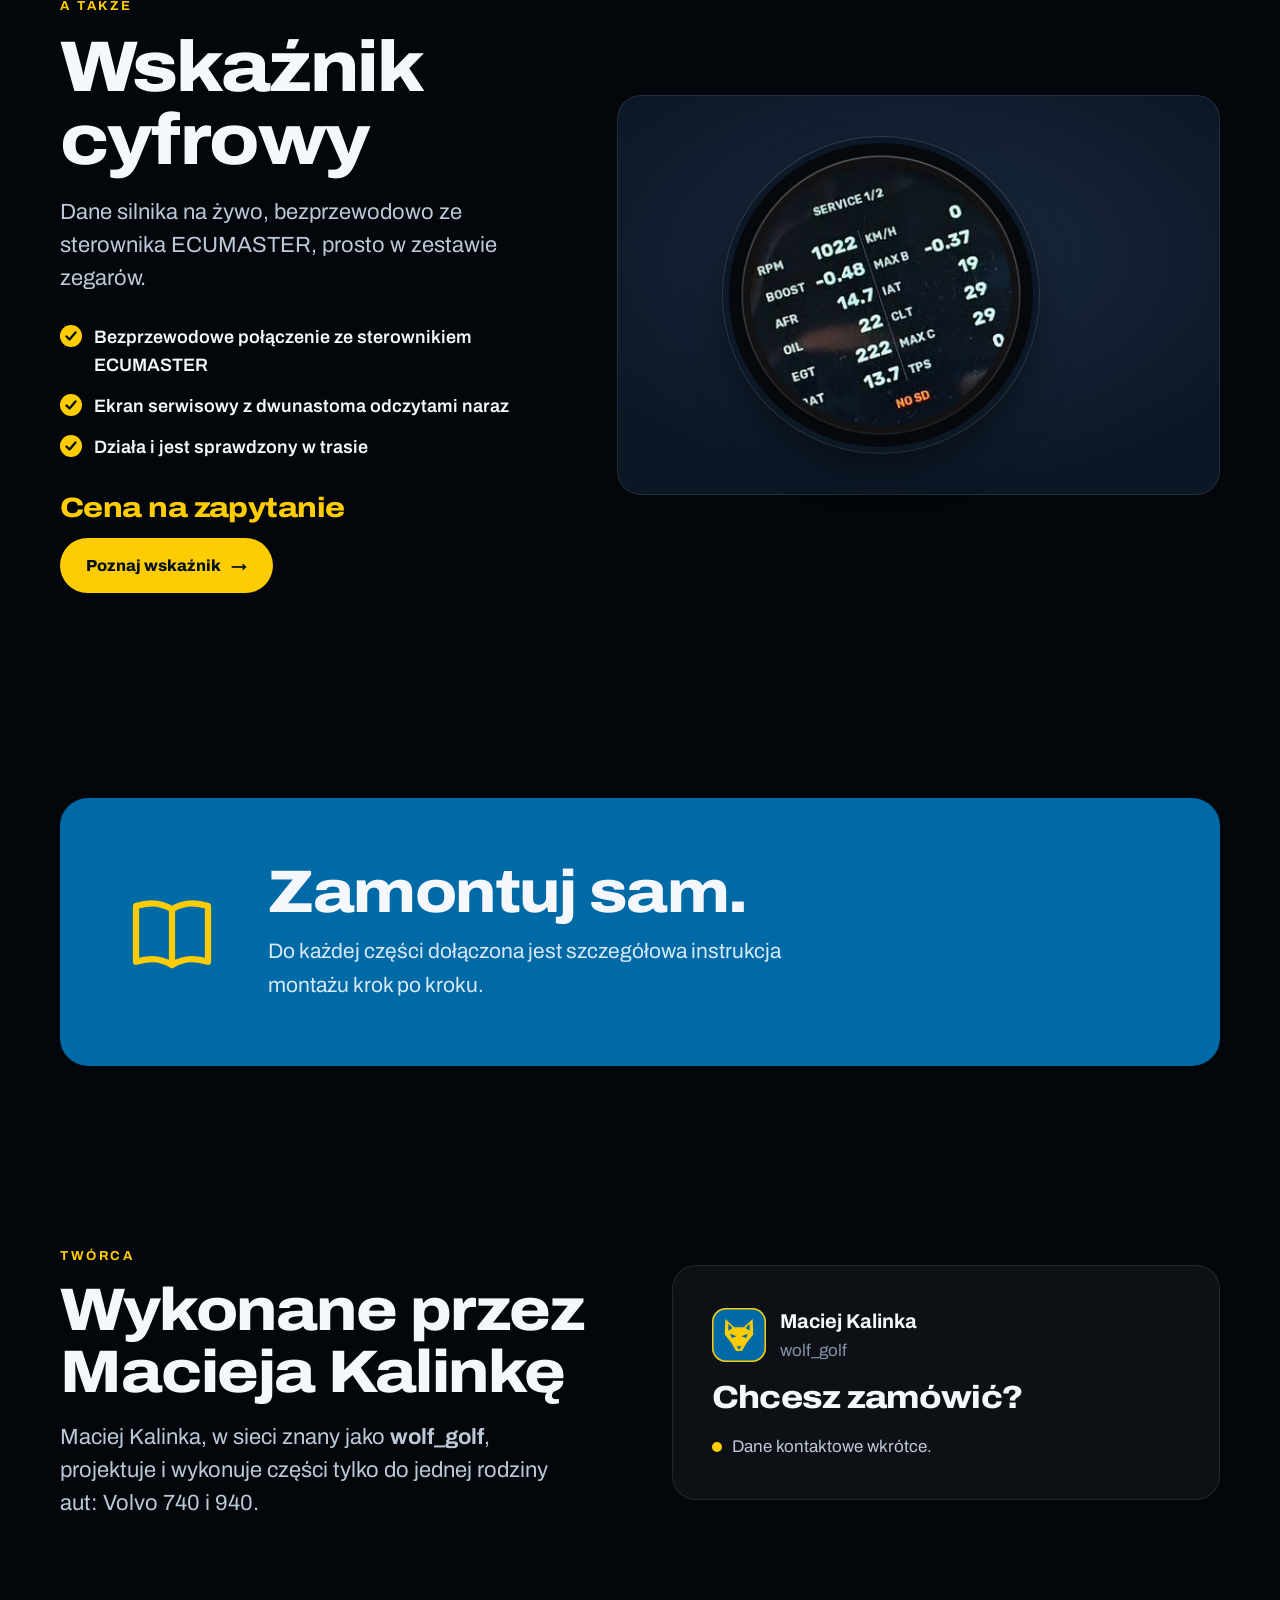
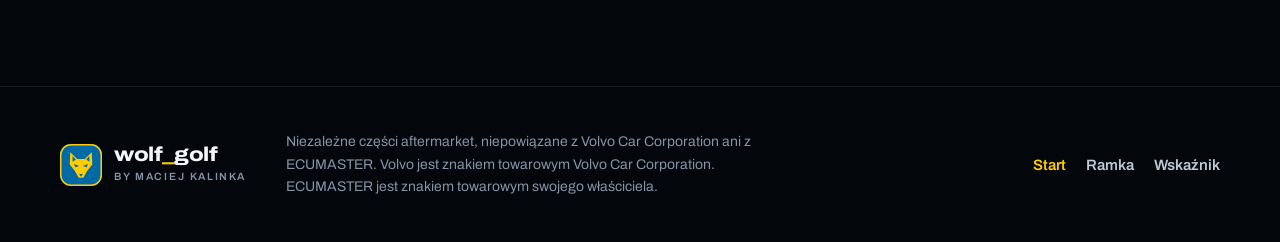
==== commit 65d9e68d: "Calmer look: remove spotlights and glows; labelled where-it-goes diagram on every page Co-Authored-B" ====
--- a/pl/index.html
+++ b/pl/index.html
@@ -46,21 +46,21 @@
 <main id="main">
 
 <section class="scene hero" aria-labelledby="h1">
-<div class="wash" aria-hidden="true"></div><div class="haze" aria-hidden="true"></div>
+
 <div class="wrap">
-<p class="eyebrow rv" style="--d:.3s">wolf_golf przedstawia</p>
+<p class="eyebrow rv" style="--d:.3s">Części od wolf_golf</p>
 <h1 id="h1" class="rv" style="--d:.55s">Ulepszenia do Volvo <em>740</em> i&nbsp;<em>940</em></h1>
 <p class="lead rv" style="--d:.85s">Dwie nowe części, zaprojektowane i wykonane przez Macieja Kalinkę. Do każdej dołączona jest szczegółowa instrukcja montażu, więc zamontujesz ją samodzielnie.</p>
 <div class="stage">
-<a class="pedestal" href="frame.html">
-<span class="beam" style="--bd:1.3s" aria-hidden="true"></span><span class="pool" style="--bd:1.3s" aria-hidden="true"></span>
-<div class="art"><div class="prod lit rise" style="--d:1.5s"><img src="../img/front-cutout-cut.webp" alt="Ramka środkowa w czarnej teksturze, widziana od przodu pod lekkim kątem" width="1436" height="1248"></div></div>
+<a class="pedestal panel" href="frame.html">
+
+<div class="art"><div class="prod rise" style="--d:1.5s"><img src="../img/front-cutout-cut.webp" alt="Ramka środkowa w czarnej teksturze, widziana od przodu pod lekkim kątem" width="1436" height="1248"></div></div>
 <h2 class="rv" style="--d:1.9s">Ramka środkowa</h2>
 <p class="where rv" style="--d:2s">Na środek deski rozdzielczej</p>
 <div class="row rv" style="--d:2.1s"><span class="price">150 €</span><span class="go">Poznaj ramkę <span class="arr" aria-hidden="true">→</span></span></div>
 </a>
-<a class="pedestal" href="gauge.html">
-<span class="beam blue" style="--bd:2.2s" aria-hidden="true"></span><span class="pool blue" style="--bd:2.2s" aria-hidden="true"></span>
+<a class="pedestal panel" href="gauge.html">
+
 <div class="art"><div class="gw rise" style="--d:2.4s"><div class="dial"><img src="../img/gauge-5.png" alt="Wskaźnik cyfrowy pokazujący doładowanie 1,72 bar" width="640" height="640"></div></div></div>
 <h2 class="rv" style="--d:2.8s">Wskaźnik cyfrowy</h2>
 <p class="where rv" style="--d:2.9s">Do zestawu zegarów</p>
@@ -72,45 +72,45 @@
 </section>
 
 <section class="scene tight" aria-labelledby="wh">
-<div class="haze" aria-hidden="true"></div>
+
 <div class="wrap">
 <div class="sec-head"><p class="eyebrow rv">Gdzie się montuje</p><h2 id="wh" class="rv" style="--d:.15s">Dwie części. Dwa miejsca na desce.</h2></div>
-<div class="where-grid">
+<figure class="where-fig rv" style="--d:.2s">
 <svg class="dash" viewBox="0 0 900 290" role="img" aria-label="Schemat deski rozdzielczej: wskaźnik cyfrowy trafia do zestawu zegarów za kierownicą, ramka na środek deski">
 <path class="ln seq" d="M20 60 H880 M20 60 V200 M880 60 V200" style="--d:.1s"/>
-<path class="ln seq" d="M20 200 H330 M560 200 H880" style="--d:.3s"/>
-<rect class="gz seq" x="70" y="78" width="250" height="96" rx="12" style="--d:.6s"/>
-<circle class="gl seq" cx="140" cy="126" r="34" style="--d:.9s"/>
-<circle class="gl seq" cx="250" cy="126" r="34" style="--d:1s"/>
+<path class="ln seq" d="M20 200 H330 M560 200 H880" style="--d:.2s"/>
+<path class="ln seq" d="M80 290 A115 115 0 0 1 310 290" style="--d:.3s"/>
+<path class="ln seq" d="M104 290 A91 91 0 0 1 286 290" style="--d:.3s"/>
+<rect class="ln seq" x="360" y="78" width="170" height="34" rx="4" style="--d:.3s"/>
+<path class="ln seq" d="M372 88 H518 M372 95 H518 M372 102 H518" style="--d:.3s"/>
+<rect class="ln seq" x="600" y="78" width="230" height="34" rx="4" style="--d:.3s"/>
+<g class="seq" style="--d:.6s">
+<rect class="gz" x="70" y="78" width="250" height="96" rx="12"/>
+<circle class="gl" cx="140" cy="126" r="34"/><circle class="gl" cx="250" cy="126" r="34"/>
 <path class="gl" d="M140 126 l-20 -16 M250 126 l18 -18"/>
-<text x="140" y="150" text-anchor="middle">km/h</text>
-<text x="250" y="150" text-anchor="middle">rpm</text>
-<path class="ln seq" d="M80 290 A115 115 0 0 1 310 290" style="--d:.4s"/>
-<path class="ln seq" d="M104 290 A91 91 0 0 1 286 290" style="--d:.5s"/>
-<rect class="ln seq" x="360" y="78" width="170" height="34" rx="4" style="--d:.4s"/>
-<path class="ln" d="M372 88 H518 M372 95 H518 M372 102 H518"/>
-<rect class="ln seq" x="600" y="78" width="230" height="34" rx="4" style="--d:.5s"/>
-<rect class="fz seq" x="345" y="124" width="200" height="132" rx="6" style="--d:1.2s"/>
-<rect class="fl seq" x="368" y="136" width="154" height="34" style="--d:1.5s"/>
-<circle class="fl seq" cx="383" cy="196" r="17" style="--d:1.6s"/>
-<circle class="fl seq" cx="445" cy="196" r="17" style="--d:1.7s"/>
-<circle class="fl seq" cx="507" cy="196" r="17" style="--d:1.8s"/>
-<circle class="fl seq" cx="380" cy="238" r="9" style="--d:1.9s"/>
-<rect class="fl seq" x="404" y="228" width="118" height="20" style="--d:2s"/>
+<text x="140" y="150" text-anchor="middle">km/h</text><text x="250" y="150" text-anchor="middle">rpm</text>
+</g>
+<g class="seq" style="--d:.9s">
+<rect class="fz" x="345" y="124" width="200" height="132" rx="6"/>
+<rect class="fl" x="368" y="136" width="154" height="34"/>
+<circle class="fl" cx="383" cy="196" r="17"/><circle class="fl" cx="445" cy="196" r="17"/><circle class="fl" cx="507" cy="196" r="17"/>
+<circle class="fl" cx="380" cy="238" r="9"/><rect class="fl" x="404" y="228" width="118" height="20"/>
+</g>
+<g class="seq" style="--d:1.2s"><path class="lead g" d="M195 78 V30 H232"/><circle class="dot g" cx="195" cy="78" r="4"/><text class="lbl g" x="240" y="36">Wskaźnik cyfrowy</text><path class="lead f" d="M545 190 H596"/><circle class="dot f" cx="545" cy="190" r="4"/><text class="lbl f" x="604" y="196">Ramka środkowa</text></g>
 </svg>
 <ul class="keys">
-<li class="rv" style="--d:.8s"><a href="gauge.html"><b>Wskaźnik cyfrowy</b> w zestawie zegarów, obok prędkościomierza i obrotomierza.</a></li>
-<li class="f rv" style="--d:1.4s"><a href="frame.html"><b>Ramka środkowa</b> na środku deski rozdzielczej, w miejscu starego panelu.</a></li>
+<li><a href="gauge.html"><b>Wskaźnik cyfrowy</b> w zestawie zegarów, obok prędkościomierza i obrotomierza.</a></li>
+<li class="f"><a href="frame.html"><b>Ramka środkowa</b> na środku deski rozdzielczej, w miejscu starego panelu.</a></li>
 </ul>
-</div>
+</figure>
 </div>
 </section>
 
 <section class="scene" aria-labelledby="fh">
-<div class="haze" aria-hidden="true"></div>
+
 <div class="wrap feature">
-<div class="feature-art"><span class="beam" aria-hidden="true"></span><span class="pool" aria-hidden="true"></span>
-<div class="prod lit rise" style="--d:.3s"><img src="../img/front-cut.webp" alt="Ramka środkowa w czarnej teksturze, widziana od przodu pod lekkim kątem" width="1224" height="1000" loading="lazy"></div></div>
+<div class="feature-art panel">
+<div class="prod rise" style="--d:.3s"><img src="../img/front-cut.webp" alt="Ramka środkowa w czarnej teksturze, widziana od przodu pod lekkim kątem" width="1224" height="1000" loading="lazy"></div></div>
 <div>
 <p class="eyebrow rv" style="--d:.5s">Przedstawiamy</p>
 <h2 id="fh" class="rv" style="--d:.6s">Ramka środkowa</h2>
@@ -128,9 +128,9 @@
 </section>
 
 <section class="scene" aria-labelledby="gh">
-<div class="haze" aria-hidden="true"></div>
+
 <div class="wrap feature rev">
-<div class="feature-art"><span class="beam blue" aria-hidden="true"></span><span class="pool blue" aria-hidden="true"></span>
+<div class="feature-art panel">
 <div class="rise" style="--d:.3s;width:min(380px,80%)"><div class="dial"><img src="../img/gauge-1.png" alt="Ekran serwisowy 1 z 2: RPM 1022, doładowanie -0,48, AFR 14,7, olej 22, EGT 222, akumulator 13,7, prędkość 0 km/h, maks. doładowanie -0,37, powietrze dolotowe 19, płyn chłodzący 29, maks. temp. płynu 29, przepustnica 0, NO SD" width="640" height="640" loading="lazy"></div></div></div>
 <div>
 <p class="eyebrow rv" style="--d:.5s">A także</p>
@@ -154,7 +154,7 @@
 </section>
 
 <section class="scene tight" id="contact" aria-labelledby="mh">
-<div class="haze" aria-hidden="true"></div>
+
 <div class="wrap maker">
 <div><p class="eyebrow rv">Twórca</p><h2 id="mh" class="rv" style="--d:.1s">Wykonane przez Macieja Kalinkę</h2><p class="lead rv" style="--d:.2s">Maciej Kalinka, w sieci znany jako <strong>wolf_golf</strong>, projektuje i wykonuje części tylko do jednej rodziny aut: Volvo 740 i 940.</p></div>
 <div class="contact rv" style="--d:.2s"><div class="who"><span class="mark"><svg aria-hidden="true"><use href="#wolf"/></svg></span><div><b>Maciej Kalinka</b><span>wolf_golf</span></div></div><h3>Chcesz zamówić?</h3><p class="soon">Dane kontaktowe wkrótce.</p></div>
--- a/styles.css
+++ b/styles.css
@@ -34,7 +34,7 @@
 .top{position:sticky;top:0;z-index:60;background:rgba(3,6,11,.74);-webkit-backdrop-filter:blur(14px) saturate(150%);backdrop-filter:blur(14px) saturate(150%);border-bottom:1px solid var(--line)}
 .top .wrap{display:flex;align-items:center;gap:20px;min-height:70px}
 .lockup{display:flex;align-items:center;gap:12px;text-decoration:none;color:var(--ink);min-width:0}
-.mark{width:42px;height:42px;flex:none;border-radius:11px;background:var(--blue);display:grid;place-items:center;box-shadow:inset 0 0 0 1.5px var(--yellow),0 6px 22px rgba(0,106,167,.5)}
+.mark{width:42px;height:42px;flex:none;border-radius:11px;background:var(--blue);display:grid;place-items:center;box-shadow:inset 0 0 0 1.5px var(--yellow)}
 .mark svg{width:30px;height:30px}
 .word{min-width:0}
 .word b{display:block;font-weight:800;font-stretch:118%;font-size:20px;letter-spacing:-.02em;line-height:1}
@@ -61,8 +61,8 @@
 .eyebrow{font-size:13px;font-weight:700;letter-spacing:.2em;text-transform:uppercase;color:var(--yellow)}
 .lead{font-size:clamp(18px,2vw,22px);line-height:1.5;color:var(--ink-2);max-width:40ch}
 .h2{font-size:clamp(34px,5.4vw,68px)}
-.btn{display:inline-flex;align-items:center;gap:10px;background:var(--yellow);color:#04121f;font-weight:800;font-size:16px;text-decoration:none;padding:15px 26px;border-radius:999px;box-shadow:0 10px 40px rgba(254,204,2,.28);transition:transform .2s var(--ease),box-shadow .2s}
-.btn:hover{transform:translateY(-2px);box-shadow:0 16px 50px rgba(254,204,2,.4)}
+.btn{display:inline-flex;align-items:center;gap:10px;background:var(--yellow);color:#04121f;font-weight:800;font-size:16px;text-decoration:none;padding:15px 26px;border-radius:999px;transition:background .2s}
+.btn:hover{background:var(--yellow-2)}
 .btn.ghost{background:transparent;color:var(--ink);box-shadow:inset 0 0 0 1.5px rgba(255,255,255,.28)}
 .btn.ghost:hover{box-shadow:inset 0 0 0 1.5px var(--yellow)}
 .btn .arr{transition:transform .2s}
@@ -73,48 +73,30 @@
 .chip svg{width:18px;height:18px;flex:none;fill:none;stroke:var(--yellow);stroke-width:1.6;stroke-linejoin:round}
 .chips{display:flex;flex-wrap:wrap;gap:8px}
 
-/* ---------- stage / reveal system ---------- */
-.scene{position:relative;isolation:isolate;overflow:hidden;padding:clamp(84px,11vw,150px) 0}
-.scene.tight{padding-block:clamp(64px,8vw,110px)}
-.haze{position:absolute;inset:0;z-index:-3;pointer-events:none;background:radial-gradient(70% 55% at 50% 0%,rgba(0,106,167,.28),transparent 70%),radial-gradient(50% 40% at 50% 100%,rgba(0,106,167,.12),transparent 70%)}
-.beam{position:absolute;z-index:-1;top:-6%;left:50%;width:min(760px,130vw);height:115%;transform:translateX(-50%);pointer-events:none;
-  background:linear-gradient(180deg,rgba(255,244,200,.42),rgba(255,244,200,.12) 45%,rgba(255,244,200,0) 82%);
-  clip-path:polygon(43% 0,57% 0,100% 100%,0 100%);filter:blur(16px);mix-blend-mode:screen}
-.beam.blue{background:linear-gradient(180deg,rgba(120,200,255,.42),rgba(60,160,240,.12) 45%,rgba(60,160,240,0) 82%)}
-.pool{position:absolute;z-index:-1;left:50%;bottom:0;width:min(640px,110%);height:120px;transform:translate(-50%,40%);background:radial-gradient(closest-side,rgba(255,236,170,.32),rgba(255,236,170,0));pointer-events:none}
-.pool.blue{background:radial-gradient(closest-side,rgba(120,200,255,.3),rgba(120,200,255,0))}
-
-.js .beam,.js .pool{opacity:0;transition:opacity .4s}
-.js .on .beam,.js .on .pool{opacity:1;animation:lightsOn 1.1s linear both;animation-delay:var(--bd,0s)}
-@keyframes lightsOn{0%{opacity:0}8%{opacity:.85}12%{opacity:.1}22%{opacity:1}28%{opacity:.35}38%{opacity:1}100%{opacity:1}}
-
-.js .rv{opacity:0;transform:translateY(36px);filter:blur(6px);transition:opacity .9s var(--ease),transform 1.1s var(--ease),filter .9s var(--ease);transition-delay:var(--d,0s)}
-.js .rise{opacity:0;transform:translateY(90px) scale(.86);filter:blur(10px) brightness(.3);transition:opacity 1.2s var(--ease),transform 1.6s var(--ease),filter 1.4s var(--ease);transition-delay:var(--d,0s)}
-.js .on .rv,.js .on .rise{opacity:1;transform:none;filter:none}
-@media (prefers-reduced-motion:reduce){
-  .js .rv,.js .rise{opacity:1;transform:none;filter:none;transition:none}
-  .js .beam,.js .pool{opacity:1;animation:none}
-}
+/* ---------- sections / reveal ---------- */
+.scene{position:relative;padding:clamp(72px,9vw,128px) 0}
+.scene.tight{padding-block:clamp(56px,7vw,96px)}
+.scene.alt{background:#060c16;border-block:1px solid var(--line)}
+.js .rv,.js .rise{opacity:0;transform:translateY(18px);transition:opacity .7s var(--ease),transform .8s var(--ease);transition-delay:var(--d,0s)}
+.js .on .rv,.js .on .rise{opacity:1;transform:none}
+@media (prefers-reduced-motion:reduce){.js .rv,.js .rise{opacity:1;transform:none;transition:none}}
+.panel{border-radius:24px;background:radial-gradient(90% 80% at 50% 40%,#1a2b40 0%,#0c1726 72%);box-shadow:inset 0 0 0 1px var(--line)}
 
 /* product imagery on stage */
 .prod{position:relative}
-.prod img{filter:drop-shadow(0 30px 40px rgba(0,0,0,.65)) drop-shadow(0 0 1px rgba(255,255,255,.25))}
-.prod.lit img{filter:drop-shadow(0 30px 40px rgba(0,0,0,.65)) drop-shadow(0 -2px 18px rgba(255,230,160,.22))}
-.dial{position:relative;aspect-ratio:1;border-radius:50%;background:#05080d;box-shadow:0 0 0 7px #0d1826,0 0 0 8px rgba(255,255,255,.14),0 30px 70px rgba(0,0,0,.6),0 0 110px rgba(0,106,167,.45)}
+.prod img{filter:drop-shadow(0 18px 24px rgba(0,0,0,.55))}
+.dial{position:relative;aspect-ratio:1;border-radius:50%;background:#05080d;box-shadow:0 0 0 6px #0d1826,0 0 0 7px rgba(255,255,255,.12),0 20px 40px rgba(0,0,0,.5)}
 .dial img{width:100%;height:100%;object-fit:cover;clip-path:circle(46.5% at 50% 50%);border-radius:50%}
 
 /* ---------- index: hero ---------- */
 .hero{padding:clamp(56px,8vw,110px) 0 clamp(70px,9vw,120px);text-align:center}
-.hero .wash{position:absolute;inset:0;z-index:-2;background:radial-gradient(90% 70% at 50% 30%,rgba(60,140,210,.45),rgba(10,27,49,.9) 60%,var(--night));transition:opacity 1.4s ease .25s}
-.js .hero.on .wash{opacity:0}
 .hero .eyebrow{display:inline-block}
 .hero h1{font-size:clamp(38px,6.2vw,88px);margin:18px auto 0;max-width:15ch}
 .hero h1 em{font-style:normal;color:var(--yellow)}
 .hero .lead{margin:22px auto 0;max-width:46ch}
 .stage{display:grid;grid-template-columns:1fr 1fr;gap:clamp(20px,4vw,60px);margin-top:clamp(40px,6vw,80px)}
-.pedestal{position:relative;isolation:isolate;display:flex;flex-direction:column;align-items:center;padding:clamp(40px,5vw,70px) 12px 0;text-decoration:none;color:inherit;min-width:0}
-.pedestal .beam{top:-4%;height:80%;width:min(520px,120%)}
-.pedestal .pool{bottom:auto;top:clamp(250px,26vw,360px);transform:translate(-50%,-50%);width:90%;height:90px}
+.pedestal{display:flex;flex-direction:column;align-items:center;padding:clamp(24px,3vw,36px) 20px clamp(26px,3vw,36px);text-decoration:none;color:inherit;min-width:0;transition:box-shadow .25s}
+.pedestal:hover{box-shadow:inset 0 0 0 1.5px var(--yellow)}
 .pedestal .art{height:clamp(220px,24vw,320px);width:100%;display:grid;place-items:center}
 .pedestal .art .prod{height:100%;width:100%;display:grid;place-items:center}
 .pedestal .art .prod img{max-height:clamp(190px,20vw,280px);max-width:92%;width:auto;height:auto}
@@ -125,35 +107,40 @@
 .pedestal .go{font-weight:700;color:var(--ink);display:inline-flex;gap:8px;align-items:center;border-bottom:2px solid var(--yellow);padding-bottom:2px}
 .pedestal:hover .go{color:var(--yellow)}
 .pedestal .chip{margin-top:18px}
-@media (max-width:760px){.stage{grid-template-columns:1fr;gap:56px}.pedestal .pool{top:auto;bottom:auto}}
+@media (max-width:760px){.stage{grid-template-columns:1fr;gap:20px}}
 
 /* ---------- dashboard diagram ---------- */
-.where-grid{display:grid;grid-template-columns:1.15fr .85fr;gap:clamp(30px,5vw,70px);align-items:center;margin-top:44px}
+.where-fig{margin:44px 0 0;padding:clamp(20px,4vw,48px);border-radius:24px;background:#07101d;box-shadow:inset 0 0 0 1px var(--line)}
 .dash{width:100%;height:auto;overflow:visible}
 .dash .ln{fill:none;stroke:rgba(255,255,255,.32);stroke-width:2;stroke-linecap:round;stroke-linejoin:round}
-.dash .gz{fill:rgba(254,204,2,.1);stroke:var(--yellow);stroke-width:2.5;filter:drop-shadow(0 0 10px rgba(254,204,2,.6))}
-.dash .fz{fill:rgba(27,138,208,.16);stroke:var(--blue-3);stroke-width:2.5;filter:drop-shadow(0 0 10px rgba(143,208,255,.6))}
+.dash .gz{fill:rgba(254,204,2,.12);stroke:var(--yellow);stroke-width:2.5}
+.dash .fz{fill:rgba(27,138,208,.18);stroke:var(--blue-3);stroke-width:2.5}
+.dash .lead{fill:none;stroke-width:1.5}
+.dash .lead.g{stroke:var(--yellow)}.dash .lead.f{stroke:var(--blue-3)}
+.dash .dot.g{fill:var(--yellow)}.dash .dot.f{fill:var(--blue-3)}
+.dash .lbl{font:800 17px "Archivo",sans-serif;letter-spacing:.04em}
+.dash .lbl.g{fill:var(--yellow)}.dash .lbl.f{fill:var(--blue-3)}
+.dash .muted,.js .on .dash .seq.muted{opacity:.2}
+@media (max-width:600px){.dash .lbl,.dash .lead,.dash .dot{display:none}}
 .dash .gl{fill:none;stroke:var(--yellow);stroke-width:2}
 .dash .fl{fill:none;stroke:var(--blue-3);stroke-width:2}
 .dash text{font:600 13px "Archivo",sans-serif;fill:rgba(255,255,255,.55);letter-spacing:.06em}
 .js .dash .seq{opacity:0;transition:opacity .9s ease;transition-delay:var(--d,0s)}
 .js .on .dash .seq{opacity:1}
 @media (prefers-reduced-motion:reduce){.js .dash .seq{opacity:1;transition:none}}
-.keys{list-style:none;margin:0;padding:0;display:grid;gap:18px}
+.keys{list-style:none;margin:28px 0 0;padding:0;display:grid;grid-template-columns:1fr 1fr;gap:18px 40px}
 .keys li{display:grid;grid-template-columns:14px 1fr;gap:16px;align-items:start;font-size:18px;color:var(--ink-2)}
-.keys li::before{content:"";width:14px;height:14px;border-radius:50%;margin-top:6px;background:var(--yellow);box-shadow:0 0 16px var(--yellow)}
-.keys li.f::before{background:var(--blue-3);box-shadow:0 0 16px var(--blue-3)}
+.keys li::before{content:"";width:14px;height:14px;border-radius:50%;margin-top:6px;background:var(--yellow)}
+.keys li.f::before{background:var(--blue-3)}
 .keys b{color:var(--ink)}
 .keys a{color:inherit;text-decoration:none}
-@media (max-width:860px){.where-grid{grid-template-columns:1fr}}
+@media (max-width:760px){.keys{grid-template-columns:1fr}}
 
 /* ---------- index feature scenes ---------- */
 .feature{display:grid;grid-template-columns:1.1fr .9fr;gap:clamp(30px,5vw,80px);align-items:center}
 .feature.rev{grid-template-columns:.9fr 1.1fr}
 .feature.rev .feature-art{order:2}
-.feature-art{position:relative;isolation:isolate;display:grid;place-items:center;min-height:320px}
-.feature-art .beam{top:-40%;height:150%}
-.feature-art .pool{bottom:4%}
+.feature-art{display:grid;place-items:center;min-height:320px;padding:clamp(24px,4vw,48px)}
 .feature-art .prod img{max-height:440px;width:auto}
 .feature-art .dial{width:min(380px,80%)}
 .feature h2{font-size:clamp(36px,5.6vw,72px);margin-top:14px}
@@ -166,8 +153,7 @@
 @media (max-width:860px){.feature,.feature.rev{grid-template-columns:1fr}.feature.rev .feature-art{order:0}.feature-art{min-height:260px}}
 
 /* ---------- guide banner ---------- */
-.guide{position:relative;overflow:hidden;border-radius:28px;padding:clamp(34px,5vw,64px);background:linear-gradient(120deg,var(--blue) 0%,#004b78 60%,#02345a 100%);display:grid;grid-template-columns:auto 1fr;gap:clamp(20px,4vw,48px);align-items:center;box-shadow:0 30px 80px rgba(0,106,167,.35)}
-.guide::after{content:"";position:absolute;right:-8%;top:-60%;width:46%;height:220%;background:linear-gradient(90deg,transparent,rgba(254,204,2,.16),transparent);transform:rotate(18deg);pointer-events:none}
+.guide{position:relative;overflow:hidden;border-radius:28px;padding:clamp(34px,5vw,64px);background:var(--blue);display:grid;grid-template-columns:auto 1fr;gap:clamp(20px,4vw,48px);align-items:center}
 .guide .book{width:clamp(64px,8vw,96px);height:auto;fill:none;stroke:var(--yellow);stroke-width:1.3;stroke-linejoin:round}
 .guide h2{font-size:clamp(34px,5vw,60px)}
 .guide p{margin-top:12px;font-size:clamp(17px,1.8vw,21px);color:#d7e9f7;max-width:44ch}
@@ -185,19 +171,15 @@
 .contact .who span{color:var(--ink-3)}
 .contact h3{font-size:clamp(24px,3vw,32px)}
 .contact .soon{display:flex;align-items:center;gap:10px;color:var(--ink-2);font-size:17px}
-.contact .soon::before{content:"";width:10px;height:10px;border-radius:50%;background:var(--yellow);box-shadow:0 0 0 0 rgba(254,204,2,.6);animation:ping 2s infinite}
+.contact .soon::before{content:"";width:10px;height:10px;border-radius:50%;background:var(--yellow)}
 @keyframes ping{0%{box-shadow:0 0 0 0 rgba(254,204,2,.55)}80%,100%{box-shadow:0 0 0 12px rgba(254,204,2,0)}}
 @media (prefers-reduced-motion:reduce){.contact .soon::before{animation:none}}
 @media (max-width:860px){.maker{grid-template-columns:1fr}}
 
 /* ---------- product pages ---------- */
 .p-hero{padding:clamp(40px,6vw,80px) 0 clamp(70px,9vw,120px)}
-.p-hero .wash{position:absolute;inset:0;z-index:-2;background:radial-gradient(90% 70% at 50% 30%,rgba(60,140,210,.45),rgba(10,27,49,.9) 60%,var(--night));transition:opacity 1.4s ease .2s}
-.js .p-hero.on .wash{opacity:0}
 .p-grid{display:grid;grid-template-columns:1.1fr .9fr;gap:clamp(30px,5vw,70px);align-items:center}
-.p-art{position:relative;isolation:isolate;display:grid;place-items:center;min-height:clamp(300px,40vw,520px)}
-.p-art .beam{top:-30%;height:140%}
-.p-art .pool{bottom:2%}
+.p-art{display:grid;place-items:center;min-height:clamp(300px,40vw,520px);padding:clamp(24px,4vw,48px)}
 .p-art .prod img{max-height:clamp(260px,36vw,480px);width:auto}
 .p-art .dial{width:min(460px,86%)}
 .p-hero h1{font-size:clamp(44px,7vw,96px);margin-top:16px}
@@ -217,15 +199,14 @@
 
 /* hotspots */
 .spots{display:grid;grid-template-columns:1.2fr .8fr;gap:clamp(30px,5vw,70px);align-items:center;margin-top:50px}
-.hot{position:relative;isolation:isolate}
-.hot .beam{top:-8%;height:116%}
-.hot img{width:100%;filter:drop-shadow(0 30px 40px rgba(0,0,0,.6)) drop-shadow(0 -2px 18px rgba(255,230,160,.2))}
-.pin{position:absolute;width:34px;height:34px;margin:-17px 0 0 -17px;border-radius:50%;background:var(--yellow);color:#04121f;font-weight:800;font-size:15px;display:grid;place-items:center;box-shadow:0 0 0 6px rgba(254,204,2,.25),0 0 26px rgba(254,204,2,.8)}
-.pin::after{content:"";position:absolute;inset:-6px;border-radius:50%;border:2px solid rgba(254,204,2,.7);animation:ring 2.4s var(--ease) infinite;animation-delay:inherit}
+.hot{padding:clamp(20px,3vw,36px)}
+.hot .in{position:relative}
+.hot img{width:100%;filter:drop-shadow(0 18px 24px rgba(0,0,0,.55))}
+.pin{position:absolute;width:34px;height:34px;margin:-17px 0 0 -17px;border-radius:50%;background:var(--yellow);color:#04121f;font-weight:800;font-size:15px;display:grid;place-items:center;box-shadow:0 0 0 4px rgba(4,18,31,.7)}
 @keyframes ring{0%{transform:scale(.8);opacity:1}100%{transform:scale(2);opacity:0}}
-.js .pin{opacity:0;transform:scale(.3);transition:opacity .5s var(--ease),transform .6s cubic-bezier(.3,1.6,.5,1);transition-delay:var(--d,0s)}
+.js .pin{opacity:0;transform:scale(.6);transition:opacity .4s var(--ease),transform .4s var(--ease);transition-delay:var(--d,0s)}
 .js .on .pin{opacity:1;transform:none}
-@media (prefers-reduced-motion:reduce){.js .pin{opacity:1;transform:none;transition:none}.pin::after{animation:none}}
+@media (prefers-reduced-motion:reduce){.js .pin{opacity:1;transform:none;transition:none}}
 .legend{list-style:none;margin:0;padding:0;display:grid;gap:22px}
 .legend li{display:grid;grid-template-columns:40px 1fr;gap:16px;align-items:start}
 .legend .n{width:34px;height:34px;border-radius:50%;background:rgba(254,204,2,.14);color:var(--yellow);font-weight:800;display:grid;place-items:center;box-shadow:inset 0 0 0 1.5px rgba(254,204,2,.6)}
@@ -234,9 +215,8 @@
 @media (max-width:860px){.spots{grid-template-columns:1fr}.pin{width:28px;height:28px;margin:-14px 0 0 -14px;font-size:13px}}
 
 /* installed photo */
-.showcase{margin-top:50px;position:relative;border-radius:28px;overflow:hidden;box-shadow:0 40px 100px rgba(0,0,0,.6),0 0 0 1px var(--line)}
+.showcase{margin-top:50px;position:relative;border-radius:24px;overflow:hidden;box-shadow:0 0 0 1px var(--line)}
 .showcase img{width:100%;aspect-ratio:16/10;object-fit:cover;object-position:50% 40%}
-.showcase::after{content:"";position:absolute;inset:0;background:radial-gradient(80% 70% at 50% 40%,transparent 50%,rgba(3,6,11,.7));pointer-events:none}
 
 /* feature cards */
 .cards{display:grid;grid-template-columns:repeat(4,minmax(0,1fr));gap:18px;margin-top:50px}
@@ -249,7 +229,7 @@
 
 /* gallery */
 .gallery{display:grid;grid-template-columns:repeat(4,minmax(0,1fr));gap:18px;margin-top:44px}
-.gallery a{position:relative;display:grid;place-items:center;aspect-ratio:1;border-radius:22px;overflow:hidden;background:radial-gradient(70% 60% at 50% 40%,rgba(60,140,210,.28),rgba(10,27,49,.6) 70%);box-shadow:inset 0 0 0 1px var(--line);text-decoration:none;color:inherit}
+.gallery a{position:relative;display:grid;place-items:center;aspect-ratio:1;border-radius:22px;overflow:hidden;background:radial-gradient(90% 80% at 50% 40%,#1a2b40 0%,#0c1726 72%);box-shadow:inset 0 0 0 1px var(--line);text-decoration:none;color:inherit}
 .gallery a img{max-width:82%;max-height:76%;width:auto;transition:transform .5s var(--ease)}
 .gallery a.photo img{max-width:none;max-height:none;width:100%;height:100%;object-fit:cover}
 .gallery a:hover img{transform:scale(1.05)}
@@ -282,7 +262,7 @@
 @media (max-width:860px){.order{grid-template-columns:1fr}}
 
 /* other product teaser */
-.other{display:grid;grid-template-columns:200px 1fr auto;gap:clamp(20px,4vw,48px);align-items:center;border-radius:28px;padding:clamp(22px,3vw,34px);text-decoration:none;color:inherit;background:linear-gradient(120deg,rgba(0,106,167,.25),rgba(255,255,255,.03));box-shadow:inset 0 0 0 1px var(--line);transition:box-shadow .3s}
+.other{display:grid;grid-template-columns:200px 1fr auto;gap:clamp(20px,4vw,48px);align-items:center;border-radius:28px;padding:clamp(22px,3vw,34px);text-decoration:none;color:inherit;background:#07101d;box-shadow:inset 0 0 0 1px var(--line);transition:box-shadow .3s}
 .other:hover{box-shadow:inset 0 0 0 1px rgba(254,204,2,.6)}
 .other .th{display:grid;place-items:center;height:160px}
 .other .th img{max-height:100%;width:auto}
@@ -295,7 +275,7 @@
 
 /* gauge: wireless link */
 .link{display:grid;grid-template-columns:minmax(0,1fr) minmax(0,1.3fr) minmax(0,1fr);align-items:center;gap:10px;margin-top:56px}
-.ecu{justify-self:center;width:min(260px,100%);aspect-ratio:1.6;border-radius:18px;background:linear-gradient(160deg,#16263b,#0b1626);box-shadow:inset 0 0 0 1.5px rgba(255,255,255,.22),0 20px 60px rgba(0,0,0,.6);display:grid;place-content:center;text-align:center;position:relative}
+.ecu{justify-self:center;width:min(260px,100%);aspect-ratio:1.6;border-radius:18px;background:#101d2e;box-shadow:inset 0 0 0 1.5px rgba(255,255,255,.22);display:grid;place-content:center;text-align:center;position:relative}
 .ecu::before,.ecu::after{content:"";position:absolute;top:22%;bottom:22%;width:10px;background:repeating-linear-gradient(180deg,rgba(255,255,255,.35) 0 3px,transparent 3px 10px)}
 .ecu::before{left:-10px}.ecu::after{right:-10px}
 .ecu b{font-size:clamp(18px,2.2vw,26px);font-stretch:118%;letter-spacing:.02em}
@@ -323,8 +303,7 @@
 
 /* gauge: service screen */
 .svc{display:grid;grid-template-columns:.9fr 1.1fr;gap:clamp(30px,5vw,80px);align-items:center;margin-top:50px}
-.svc .dial-wrap{position:relative;isolation:isolate;display:grid;place-items:center;padding:40px 0}
-.svc .dial-wrap .beam{top:-8%;height:116%}
+.svc .dial-wrap{display:grid;place-items:center;padding:clamp(24px,4vw,44px)}
 .svc .dial{width:min(460px,100%)}
 .svc a{display:block;border-radius:50%}
 .readings{display:grid;grid-template-columns:repeat(2,minmax(0,1fr));gap:10px 26px;margin:0}
@@ -364,7 +343,7 @@
 .lb button{font:inherit;cursor:pointer;color:var(--ink);background:rgba(255,255,255,.08);border:0;border-radius:999px;padding:10px 18px;font-weight:700}
 .lb button:hover{background:var(--yellow);color:#04121f}
 .lb-stage{position:relative;display:grid;grid-template-columns:auto 1fr auto;align-items:center;gap:12px}
-.lb-frame{display:grid;place-items:center;min-height:0;border-radius:22px;background:radial-gradient(70% 60% at 50% 40%,rgba(60,140,210,.3),rgba(6,14,26,.95) 70%);padding:20px}
+.lb-frame{display:grid;place-items:center;min-height:0;border-radius:22px;background:radial-gradient(90% 80% at 50% 40%,#1a2b40 0%,#0c1726 72%);padding:20px}
 .lb-frame img{max-height:72vh;width:auto;max-width:100%;filter:drop-shadow(0 20px 40px rgba(0,0,0,.6))}
 .lb-frame.photo{padding:0;overflow:hidden}
 .lb-frame.photo img{filter:none}
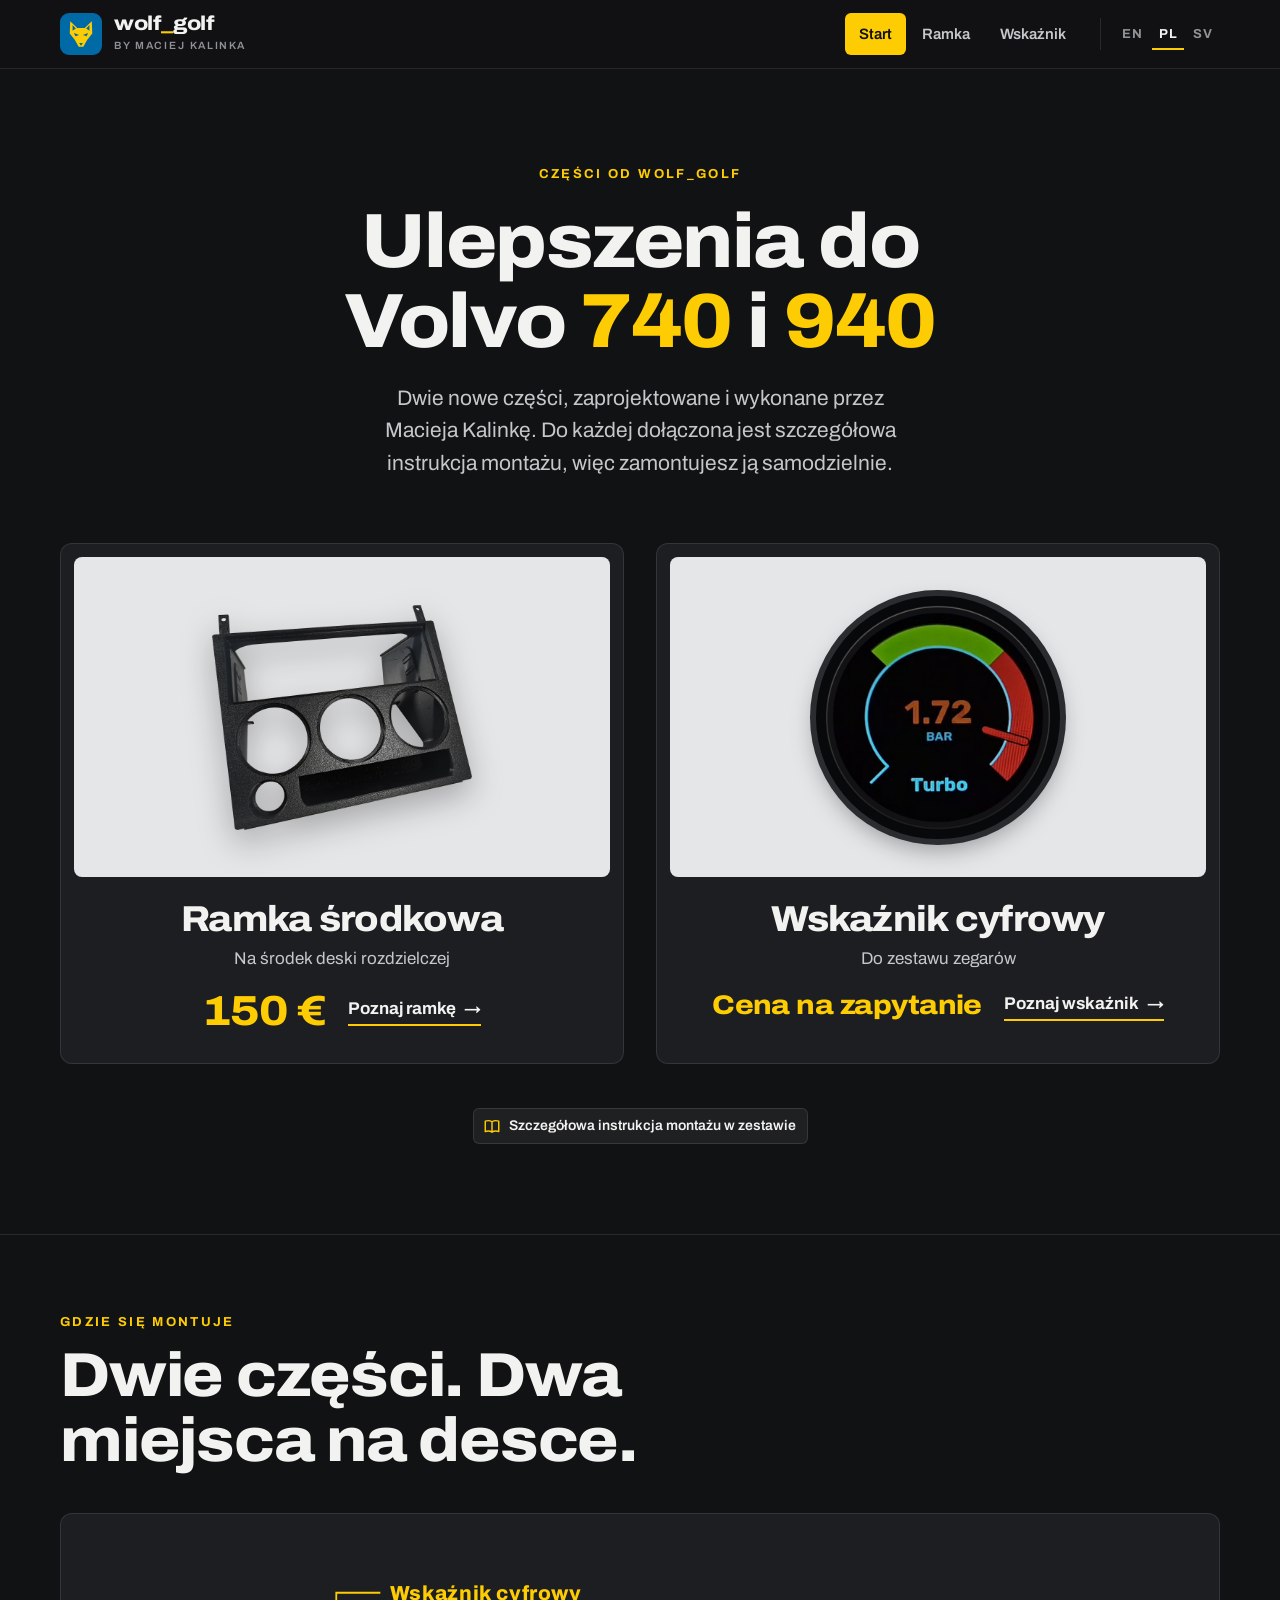
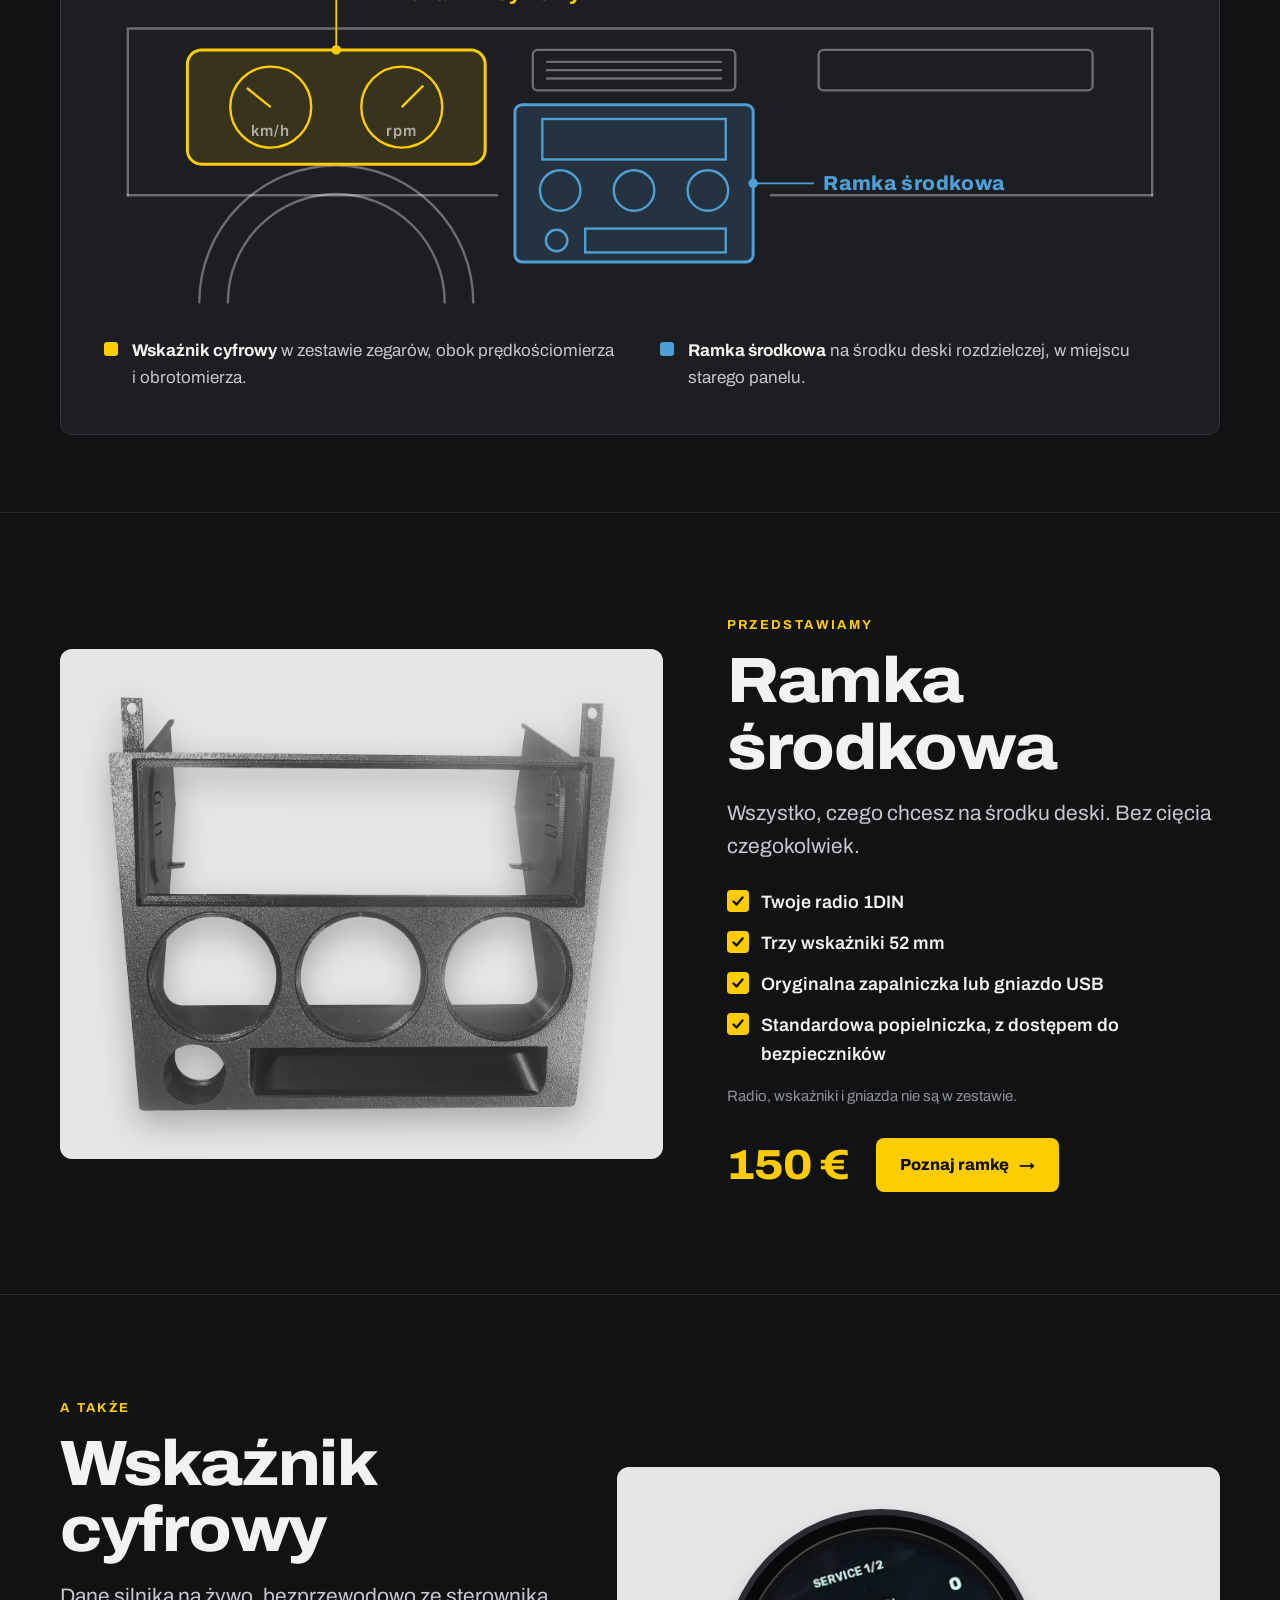
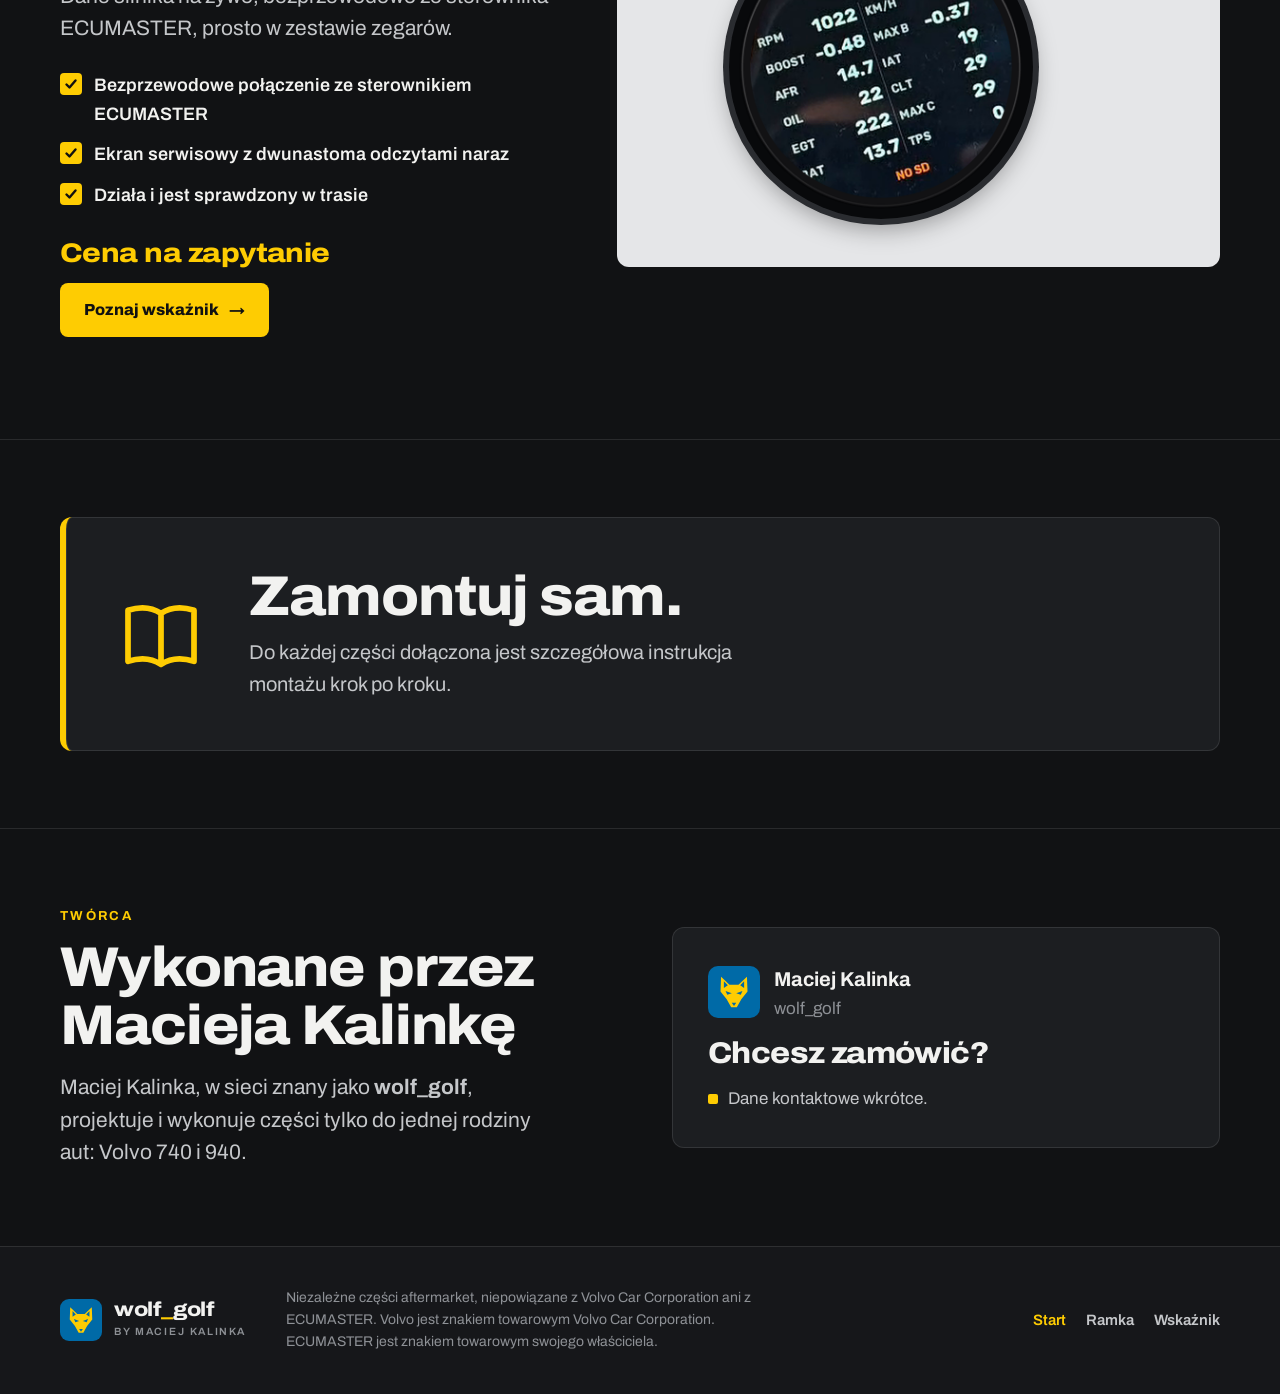
==== commit 1a198cd7: "Automotive catalogue look: graphite, light product plates, no animations; Swedish colours as accents" ====
--- a/pl/index.html
+++ b/pl/index.html
@@ -27,7 +27,6 @@
 <link rel="preconnect" href="https://fonts.gstatic.com" crossorigin>
 <link rel="stylesheet" href="https://fonts.googleapis.com/css2?family=Archivo:wdth,wght@62..125,100..900&amp;display=swap">
 <link rel="stylesheet" href="../styles.css">
-<script>document.documentElement.classList.add('js')</script>
 </head>
 <body>
 <svg width="0" height="0" style="position:absolute" aria-hidden="true" focusable="false"><defs><symbol id="wolf" viewBox="0 0 64 64"><path fill="#fecc02" d="M9 5 L24 19 L40 19 L55 5 L56 31 L45 45 L37 59 L27 59 L19 45 L8 31 Z"/><path fill="#006aa7" d="M17 30 L28 34 L20 37 Z M47 30 L36 34 L44 37 Z M28 51 L36 51 L32 57 Z M14 13 L21 20 L14 25 Z M50 13 L43 20 L50 25 Z"/></symbol><symbol id="book" viewBox="0 0 20 20"><path d="M2.5 4.6 C5.6 3.6 7.9 3.9 10 5.3 C12.1 3.9 14.4 3.6 17.5 4.6 V16.2 C14.4 15.2 12.1 15.5 10 16.9 C7.9 15.5 5.6 15.2 2.5 16.2 Z M10 5.3 V16.9"/></symbol></defs></svg>
--- a/styles.css
+++ b/styles.css
@@ -1,53 +1,51 @@
-/* wolf_golf — dark stage, Swedish blue + yellow */
+/* wolf_golf — graphite, light product plates, Swedish yellow + blue as accents. No motion. */
 :root{
-  --night:#03060b;
-  --stage:#060e1a;
-  --deep:#0a1b31;
+  --bg:#111214;
+  --bg-2:#16171a;
+  --panel:#1c1e21;
+  --plate:#e5e6e8;
+  --plate-ink:#55585d;
   --blue:#006aa7;
-  --blue-2:#1b8ad0;
-  --blue-3:#8fd0ff;
+  --blue-l:#4f9fd6;
   --yellow:#fecc02;
-  --yellow-2:#ffe27a;
-  --ink:#f4f7fb;
-  --ink-2:#bcc8d6;
-  --ink-3:#8593a6;
-  --line:rgba(255,255,255,.09);
-  --card:rgba(255,255,255,.04);
-  --ease:cubic-bezier(.2,.75,.2,1);
+  --yellow-2:#ffd93d;
+  --ink:#f2f2f0;
+  --ink-2:#c5c7ca;
+  --ink-3:#8e9196;
+  --line:rgba(255,255,255,.1);
   color-scheme:dark;
 }
 *{box-sizing:border-box}
-html{scroll-behavior:smooth;-webkit-text-size-adjust:100%}
-@media (prefers-reduced-motion:reduce){html{scroll-behavior:auto}}
-body{margin:0;background:var(--night);color:var(--ink);font:400 17px/1.6 "Archivo",system-ui,-apple-system,"Segoe UI",sans-serif;-webkit-font-smoothing:antialiased;overflow-x:hidden}
+html{-webkit-text-size-adjust:100%}
+body{margin:0;background:var(--bg);color:var(--ink);font:400 17px/1.6 "Archivo",system-ui,-apple-system,"Segoe UI",sans-serif;-webkit-font-smoothing:antialiased;overflow-x:hidden}
 img{max-width:100%;height:auto;display:block}
 a{color:inherit}
-h1,h2,h3{margin:0;line-height:1.02;letter-spacing:-.025em;font-weight:800;font-stretch:112%;overflow-wrap:break-word;hyphens:manual}
+h1,h2,h3{margin:0;line-height:1.04;letter-spacing:-.02em;font-weight:800;font-stretch:108%;overflow-wrap:break-word}
 p{margin:0}
 .sr-only{position:absolute;width:1px;height:1px;overflow:hidden;clip:rect(0 0 0 0);white-space:nowrap}
 .wrap{max-width:1200px;margin:0 auto;padding-inline:max(20px,env(safe-area-inset-left)) max(20px,env(safe-area-inset-right))}
-:focus-visible{outline:2px solid var(--yellow);outline-offset:3px;border-radius:6px}
-.skip{position:absolute;left:12px;top:-60px;z-index:100;background:var(--yellow);color:#04121f;padding:10px 16px;border-radius:10px;font-weight:700;text-decoration:none}
+:focus-visible{outline:2px solid var(--yellow);outline-offset:3px}
+.skip{position:absolute;left:12px;top:-60px;z-index:100;background:var(--yellow);color:#111;padding:10px 16px;border-radius:6px;font-weight:700;text-decoration:none}
 .skip:focus{top:12px}
 
 /* ---------- header ---------- */
-.top{position:sticky;top:0;z-index:60;background:rgba(3,6,11,.74);-webkit-backdrop-filter:blur(14px) saturate(150%);backdrop-filter:blur(14px) saturate(150%);border-bottom:1px solid var(--line)}
-.top .wrap{display:flex;align-items:center;gap:20px;min-height:70px}
+.top{position:sticky;top:0;z-index:60;background:rgba(17,18,20,.94);border-bottom:1px solid var(--line)}
+.top .wrap{display:flex;align-items:center;gap:20px;min-height:68px}
 .lockup{display:flex;align-items:center;gap:12px;text-decoration:none;color:var(--ink);min-width:0}
-.mark{width:42px;height:42px;flex:none;border-radius:11px;background:var(--blue);display:grid;place-items:center;box-shadow:inset 0 0 0 1.5px var(--yellow)}
+.mark{width:42px;height:42px;flex:none;border-radius:9px;background:var(--blue);display:grid;place-items:center}
 .mark svg{width:30px;height:30px}
 .word{min-width:0}
-.word b{display:block;font-weight:800;font-stretch:118%;font-size:20px;letter-spacing:-.02em;line-height:1}
+.word b{display:block;font-weight:800;font-stretch:115%;font-size:20px;letter-spacing:-.02em;line-height:1}
 .word i{color:var(--yellow);font-style:normal}
 .word small{display:block;font-size:10.5px;font-weight:600;letter-spacing:.18em;text-transform:uppercase;color:var(--ink-3);margin-top:5px;white-space:nowrap}
-.nav{margin-left:auto;display:flex;gap:4px}
-.nav a{color:var(--ink-2);text-decoration:none;font-weight:600;font-size:15px;padding:9px 16px;border-radius:999px;transition:color .2s,background .2s;white-space:nowrap}
-.nav a:hover{color:var(--ink);background:rgba(255,255,255,.07)}
-.nav a[aria-current="page"]{color:#04121f;background:var(--yellow)}
+.nav{margin-left:auto;display:flex;gap:2px}
+.nav a{color:var(--ink-2);text-decoration:none;font-weight:600;font-size:15px;padding:9px 14px;border-radius:6px;white-space:nowrap}
+.nav a:hover{color:var(--ink);background:rgba(255,255,255,.06)}
+.nav a[aria-current="page"]{color:#111;background:var(--yellow)}
 .lang{display:flex;align-items:center;gap:2px;font-size:13px;font-weight:700;letter-spacing:.06em;padding-left:14px;border-left:1px solid var(--line)}
-.lang a{color:var(--ink-3);text-decoration:none;padding:6px 7px;border-radius:6px}
+.lang a{color:var(--ink-3);text-decoration:none;padding:6px 7px}
 .lang a:hover{color:var(--ink)}
-.lang a[aria-current]{color:var(--ink);box-shadow:inset 0 -2px 0 var(--yellow);border-radius:0}
+.lang a[aria-current]{color:var(--ink);box-shadow:inset 0 -2px 0 var(--yellow)}
 @media (max-width:760px){
   .top .wrap{flex-wrap:wrap;gap:0 10px;padding-block:8px 6px;min-height:0}
   .lang{margin-left:auto;border-left:0;padding-left:0}
@@ -57,277 +55,252 @@
   .mark{width:38px;height:38px}.mark svg{width:27px;height:27px}
 }
 
-/* ---------- shared pieces ---------- */
-.eyebrow{font-size:13px;font-weight:700;letter-spacing:.2em;text-transform:uppercase;color:var(--yellow)}
-.lead{font-size:clamp(18px,2vw,22px);line-height:1.5;color:var(--ink-2);max-width:40ch}
-.h2{font-size:clamp(34px,5.4vw,68px)}
-.btn{display:inline-flex;align-items:center;gap:10px;background:var(--yellow);color:#04121f;font-weight:800;font-size:16px;text-decoration:none;padding:15px 26px;border-radius:999px;transition:background .2s}
+/* ---------- shared ---------- */
+.eyebrow{font-size:13px;font-weight:700;letter-spacing:.18em;text-transform:uppercase;color:var(--yellow)}
+.lead{font-size:clamp(18px,1.9vw,21px);line-height:1.55;color:var(--ink-2);max-width:42ch}
+.btn{display:inline-flex;align-items:center;gap:10px;background:var(--yellow);color:#111;font-weight:800;font-size:16px;text-decoration:none;padding:14px 24px;border-radius:8px}
 .btn:hover{background:var(--yellow-2)}
-.btn.ghost{background:transparent;color:var(--ink);box-shadow:inset 0 0 0 1.5px rgba(255,255,255,.28)}
-.btn.ghost:hover{box-shadow:inset 0 0 0 1.5px var(--yellow)}
-.btn .arr{transition:transform .2s}
-.btn:hover .arr{transform:translateX(3px)}
-.price{font-weight:800;font-stretch:115%;font-size:clamp(30px,3.6vw,44px);letter-spacing:-.02em;color:var(--yellow);line-height:1}
-.price.req{font-size:clamp(22px,2.4vw,28px)}
-.chip{display:inline-flex;align-items:center;gap:8px;font-size:14px;font-weight:600;color:var(--ink);background:rgba(0,106,167,.22);box-shadow:inset 0 0 0 1px rgba(143,208,255,.28);padding:7px 14px 7px 10px;border-radius:999px}
+.price{font-weight:800;font-stretch:112%;font-size:clamp(30px,3.4vw,42px);letter-spacing:-.02em;color:var(--yellow);line-height:1}
+.price.req{font-size:clamp(22px,2.3vw,27px)}
+.chip{display:inline-flex;align-items:center;gap:8px;font-size:14px;font-weight:600;color:var(--ink);background:rgba(255,255,255,.06);box-shadow:inset 0 0 0 1px var(--line);padding:7px 12px 7px 10px;border-radius:6px}
 .chip svg{width:18px;height:18px;flex:none;fill:none;stroke:var(--yellow);stroke-width:1.6;stroke-linejoin:round}
 .chips{display:flex;flex-wrap:wrap;gap:8px}
 
-/* ---------- sections / reveal ---------- */
-.scene{position:relative;padding:clamp(72px,9vw,128px) 0}
-.scene.tight{padding-block:clamp(56px,7vw,96px)}
-.scene.alt{background:#060c16;border-block:1px solid var(--line)}
-.js .rv,.js .rise{opacity:0;transform:translateY(18px);transition:opacity .7s var(--ease),transform .8s var(--ease);transition-delay:var(--d,0s)}
-.js .on .rv,.js .on .rise{opacity:1;transform:none}
-@media (prefers-reduced-motion:reduce){.js .rv,.js .rise{opacity:1;transform:none;transition:none}}
-.panel{border-radius:24px;background:radial-gradient(90% 80% at 50% 40%,#1a2b40 0%,#0c1726 72%);box-shadow:inset 0 0 0 1px var(--line)}
-
-/* product imagery on stage */
-.prod{position:relative}
-.prod img{filter:drop-shadow(0 18px 24px rgba(0,0,0,.55))}
-.dial{position:relative;aspect-ratio:1;border-radius:50%;background:#05080d;box-shadow:0 0 0 6px #0d1826,0 0 0 7px rgba(255,255,255,.12),0 20px 40px rgba(0,0,0,.5)}
+.scene{padding:clamp(64px,8vw,112px) 0}
+.scene.tight{padding-block:clamp(48px,6vw,84px)}
+.scene + .scene{border-top:1px solid var(--line)}
+/* light catalogue plate for product photos */
+.panel{border-radius:12px;background:var(--plate);color:#111}
+.panel figcaption{color:var(--plate-ink)}
+
+.prod img{filter:drop-shadow(0 12px 16px rgba(0,0,0,.28))}
+.dial{position:relative;aspect-ratio:1;border-radius:50%;background:#08090b;box-shadow:0 0 0 6px #2a2c30,0 10px 24px rgba(0,0,0,.35)}
 .dial img{width:100%;height:100%;object-fit:cover;clip-path:circle(46.5% at 50% 50%);border-radius:50%}
 
 /* ---------- index: hero ---------- */
-.hero{padding:clamp(56px,8vw,110px) 0 clamp(70px,9vw,120px);text-align:center}
+.hero{padding:clamp(48px,7vw,96px) 0 clamp(56px,7vw,96px);text-align:center}
 .hero .eyebrow{display:inline-block}
-.hero h1{font-size:clamp(38px,6.2vw,88px);margin:18px auto 0;max-width:15ch}
+.hero h1{font-size:clamp(38px,6vw,84px);margin:16px auto 0;max-width:15ch}
 .hero h1 em{font-style:normal;color:var(--yellow)}
-.hero .lead{margin:22px auto 0;max-width:46ch}
-.stage{display:grid;grid-template-columns:1fr 1fr;gap:clamp(20px,4vw,60px);margin-top:clamp(40px,6vw,80px)}
-.pedestal{display:flex;flex-direction:column;align-items:center;padding:clamp(24px,3vw,36px) 20px clamp(26px,3vw,36px);text-decoration:none;color:inherit;min-width:0;transition:box-shadow .25s}
-.pedestal:hover{box-shadow:inset 0 0 0 1.5px var(--yellow)}
-.pedestal .art{height:clamp(220px,24vw,320px);width:100%;display:grid;place-items:center}
-.pedestal .art .prod{height:100%;width:100%;display:grid;place-items:center}
-.pedestal .art .prod img{max-height:clamp(190px,20vw,280px);max-width:92%;width:auto;height:auto}
-.pedestal .art .gw{width:clamp(190px,21vw,290px)}
-.pedestal h2{font-size:clamp(26px,3.2vw,40px);margin-top:28px}
-.pedestal .where{color:var(--ink-2);margin-top:8px}
-.pedestal .row{display:flex;align-items:center;justify-content:center;flex-wrap:wrap;gap:12px 22px;margin-top:20px}
-.pedestal .go{font-weight:700;color:var(--ink);display:inline-flex;gap:8px;align-items:center;border-bottom:2px solid var(--yellow);padding-bottom:2px}
-.pedestal:hover .go{color:var(--yellow)}
-.pedestal .chip{margin-top:18px}
-@media (max-width:760px){.stage{grid-template-columns:1fr;gap:20px}}
+.hero .lead{margin:20px auto 0;max-width:46ch}
+.stage{display:grid;grid-template-columns:1fr 1fr;gap:clamp(16px,3vw,32px);margin-top:clamp(36px,5vw,64px)}
+.pedestal{display:flex;flex-direction:column;align-items:center;padding:14px 14px clamp(24px,3vw,32px);text-decoration:none;color:var(--ink);min-width:0;border-radius:12px;background:var(--panel);box-shadow:inset 0 0 0 1px var(--line)}
+.pedestal.panel{background:var(--panel);color:var(--ink)}
+.pedestal:hover{box-shadow:inset 0 0 0 2px var(--yellow)}
+.pedestal .art{height:clamp(240px,25vw,330px);width:100%;display:grid;place-items:center;background:var(--plate);border-radius:8px}
+.pedestal .art .prod{display:grid;place-items:center}
+.pedestal .art .prod img{max-height:clamp(190px,20vw,270px);max-width:88%;width:auto;height:auto}
+.pedestal .art .gw{width:clamp(180px,19vw,250px)}
+.pedestal h2{font-size:clamp(26px,3vw,36px);margin-top:24px}
+.pedestal .where{color:var(--ink-2);margin-top:6px}
+.pedestal .row{display:flex;align-items:center;justify-content:center;flex-wrap:wrap;gap:12px 22px;margin-top:18px}
+.pedestal .go{font-weight:700;display:inline-flex;gap:8px;align-items:center;border-bottom:2px solid var(--yellow);padding-bottom:2px}
+@media (max-width:760px){.stage{grid-template-columns:1fr}}
 
 /* ---------- dashboard diagram ---------- */
-.where-fig{margin:44px 0 0;padding:clamp(20px,4vw,48px);border-radius:24px;background:#07101d;box-shadow:inset 0 0 0 1px var(--line)}
+.where-fig{margin:40px 0 0;padding:clamp(20px,4vw,44px);border-radius:12px;background:var(--panel);box-shadow:inset 0 0 0 1px var(--line)}
 .dash{width:100%;height:auto;overflow:visible}
-.dash .ln{fill:none;stroke:rgba(255,255,255,.32);stroke-width:2;stroke-linecap:round;stroke-linejoin:round}
+.dash .ln{fill:none;stroke:rgba(255,255,255,.35);stroke-width:2;stroke-linecap:round;stroke-linejoin:round}
 .dash .gz{fill:rgba(254,204,2,.12);stroke:var(--yellow);stroke-width:2.5}
-.dash .fz{fill:rgba(27,138,208,.18);stroke:var(--blue-3);stroke-width:2.5}
+.dash .fz{fill:rgba(79,159,214,.16);stroke:var(--blue-l);stroke-width:2.5}
+.dash .gl{fill:none;stroke:var(--yellow);stroke-width:2}
+.dash .fl{fill:none;stroke:var(--blue-l);stroke-width:2}
 .dash .lead{fill:none;stroke-width:1.5}
-.dash .lead.g{stroke:var(--yellow)}.dash .lead.f{stroke:var(--blue-3)}
-.dash .dot.g{fill:var(--yellow)}.dash .dot.f{fill:var(--blue-3)}
-.dash .lbl{font:800 17px "Archivo",sans-serif;letter-spacing:.04em}
-.dash .lbl.g{fill:var(--yellow)}.dash .lbl.f{fill:var(--blue-3)}
-.dash .muted,.js .on .dash .seq.muted{opacity:.2}
+.dash .lead.g{stroke:var(--yellow)}.dash .lead.f{stroke:var(--blue-l)}
+.dash .dot.g{fill:var(--yellow)}.dash .dot.f{fill:var(--blue-l)}
+.dash text{font:600 13px "Archivo",sans-serif;fill:rgba(255,255,255,.6);letter-spacing:.06em}
+.dash .lbl{font:800 17px "Archivo",sans-serif;letter-spacing:.03em}
+.dash .lbl.g{fill:var(--yellow)}.dash .lbl.f{fill:var(--blue-l)}
+.dash .muted{opacity:.22}
 @media (max-width:600px){.dash .lbl,.dash .lead,.dash .dot{display:none}}
-.dash .gl{fill:none;stroke:var(--yellow);stroke-width:2}
-.dash .fl{fill:none;stroke:var(--blue-3);stroke-width:2}
-.dash text{font:600 13px "Archivo",sans-serif;fill:rgba(255,255,255,.55);letter-spacing:.06em}
-.js .dash .seq{opacity:0;transition:opacity .9s ease;transition-delay:var(--d,0s)}
-.js .on .dash .seq{opacity:1}
-@media (prefers-reduced-motion:reduce){.js .dash .seq{opacity:1;transition:none}}
-.keys{list-style:none;margin:28px 0 0;padding:0;display:grid;grid-template-columns:1fr 1fr;gap:18px 40px}
-.keys li{display:grid;grid-template-columns:14px 1fr;gap:16px;align-items:start;font-size:18px;color:var(--ink-2)}
-.keys li::before{content:"";width:14px;height:14px;border-radius:50%;margin-top:6px;background:var(--yellow)}
-.keys li.f::before{background:var(--blue-3)}
+.keys{list-style:none;margin:26px 0 0;padding:0;display:grid;grid-template-columns:1fr 1fr;gap:16px 40px}
+.keys li{display:grid;grid-template-columns:14px 1fr;gap:14px;align-items:start;font-size:17px;color:var(--ink-2)}
+.keys li::before{content:"";width:14px;height:14px;border-radius:3px;margin-top:5px;background:var(--yellow)}
+.keys li.f::before{background:var(--blue-l)}
 .keys b{color:var(--ink)}
 .keys a{color:inherit;text-decoration:none}
+.keys a:hover b{text-decoration:underline}
 @media (max-width:760px){.keys{grid-template-columns:1fr}}
 
-/* ---------- index feature scenes ---------- */
-.feature{display:grid;grid-template-columns:1.1fr .9fr;gap:clamp(30px,5vw,80px);align-items:center}
+/* ---------- index feature blocks ---------- */
+.feature{display:grid;grid-template-columns:1.1fr .9fr;gap:clamp(28px,5vw,72px);align-items:center}
 .feature.rev{grid-template-columns:.9fr 1.1fr}
 .feature.rev .feature-art{order:2}
 .feature-art{display:grid;place-items:center;min-height:320px;padding:clamp(24px,4vw,48px)}
-.feature-art .prod img{max-height:440px;width:auto}
-.feature-art .dial{width:min(380px,80%)}
-.feature h2{font-size:clamp(36px,5.6vw,72px);margin-top:14px}
-.feature .lead{margin-top:18px}
-.ticks{list-style:none;margin:28px 0 0;padding:0;display:grid;gap:12px}
+.feature-art .prod img{max-height:420px;width:auto}
+.feature-art .dial{width:min(360px,80%)}
+.feature h2{font-size:clamp(34px,5vw,64px);margin-top:12px}
+.feature .lead{margin-top:16px}
+.ticks{list-style:none;margin:26px 0 0;padding:0;display:grid;gap:12px}
 .ticks li{display:flex;gap:12px;align-items:flex-start;font-weight:600;font-size:18px}
-.ticks li::before{content:"";flex:none;width:22px;height:22px;margin-top:2px;border-radius:50%;background:var(--yellow) url("data:image/svg+xml,%3Csvg xmlns='http://www.w3.org/2000/svg' viewBox='0 0 22 22'%3E%3Cpath d='M6.5 11.5l3 3 6-7' fill='none' stroke='%2304121f' stroke-width='2.4' stroke-linecap='round' stroke-linejoin='round'/%3E%3C/svg%3E") center/100% no-repeat}
+.ticks li::before{content:"";flex:none;width:22px;height:22px;margin-top:2px;border-radius:4px;background:var(--yellow) url("data:image/svg+xml,%3Csvg xmlns='http://www.w3.org/2000/svg' viewBox='0 0 22 22'%3E%3Cpath d='M6.5 11.5l3 3 6-7' fill='none' stroke='%23111' stroke-width='2.4' stroke-linecap='round' stroke-linejoin='round'/%3E%3C/svg%3E") center/100% no-repeat}
 .small-note{margin-top:16px;color:var(--ink-3);font-size:15px}
-.feature .cta{display:flex;flex-wrap:wrap;align-items:center;gap:16px 26px;margin-top:32px}
+.feature .cta{display:flex;flex-wrap:wrap;align-items:center;gap:16px 26px;margin-top:30px}
 @media (max-width:860px){.feature,.feature.rev{grid-template-columns:1fr}.feature.rev .feature-art{order:0}.feature-art{min-height:260px}}
 
 /* ---------- guide banner ---------- */
-.guide{position:relative;overflow:hidden;border-radius:28px;padding:clamp(34px,5vw,64px);background:var(--blue);display:grid;grid-template-columns:auto 1fr;gap:clamp(20px,4vw,48px);align-items:center}
-.guide .book{width:clamp(64px,8vw,96px);height:auto;fill:none;stroke:var(--yellow);stroke-width:1.3;stroke-linejoin:round}
-.guide h2{font-size:clamp(34px,5vw,60px)}
-.guide p{margin-top:12px;font-size:clamp(17px,1.8vw,21px);color:#d7e9f7;max-width:44ch}
+.guide{border-radius:12px;padding:clamp(28px,4vw,52px);background:var(--panel);box-shadow:inset 0 0 0 1px var(--line);border-left:6px solid var(--yellow);display:grid;grid-template-columns:auto 1fr;gap:clamp(20px,4vw,44px);align-items:center}
+.guide .book{width:clamp(60px,7vw,88px);height:auto;fill:none;stroke:var(--yellow);stroke-width:1.3;stroke-linejoin:round}
+.guide h2{font-size:clamp(32px,4.6vw,56px)}
+.guide p{margin-top:10px;font-size:clamp(17px,1.8vw,20px);color:var(--ink-2);max-width:46ch}
 @media (max-width:600px){.guide{grid-template-columns:1fr}}
 
 /* ---------- maker / contact ---------- */
-.maker{display:grid;grid-template-columns:1fr 1fr;gap:clamp(30px,5vw,80px);align-items:center}
-.maker h2{font-size:clamp(34px,5vw,60px);margin-top:14px}
-.maker .lead{margin-top:18px}
-.contact{position:relative;border-radius:24px;padding:clamp(26px,4vw,40px);background:var(--card);box-shadow:inset 0 0 0 1px var(--line);display:grid;gap:18px}
+.maker{display:grid;grid-template-columns:1fr 1fr;gap:clamp(28px,5vw,72px);align-items:center}
+.maker h2{font-size:clamp(32px,4.6vw,56px);margin-top:12px}
+.maker .lead{margin-top:16px}
+.contact{border-radius:12px;padding:clamp(24px,3.5vw,36px);background:var(--panel);box-shadow:inset 0 0 0 1px var(--line);display:grid;gap:16px}
 .contact .who{display:flex;align-items:center;gap:14px}
-.contact .mark{width:54px;height:54px;border-radius:14px}
-.contact .mark svg{width:38px;height:38px}
+.contact .mark{width:52px;height:52px;border-radius:10px}
+.contact .mark svg{width:36px;height:36px}
 .contact .who b{display:block;font-size:20px}
 .contact .who span{color:var(--ink-3)}
-.contact h3{font-size:clamp(24px,3vw,32px)}
+.contact h3{font-size:clamp(24px,2.8vw,30px)}
 .contact .soon{display:flex;align-items:center;gap:10px;color:var(--ink-2);font-size:17px}
-.contact .soon::before{content:"";width:10px;height:10px;border-radius:50%;background:var(--yellow)}
-@keyframes ping{0%{box-shadow:0 0 0 0 rgba(254,204,2,.55)}80%,100%{box-shadow:0 0 0 12px rgba(254,204,2,0)}}
-@media (prefers-reduced-motion:reduce){.contact .soon::before{animation:none}}
+.contact .soon::before{content:"";width:10px;height:10px;border-radius:2px;background:var(--yellow)}
 @media (max-width:860px){.maker{grid-template-columns:1fr}}
 
 /* ---------- product pages ---------- */
-.p-hero{padding:clamp(40px,6vw,80px) 0 clamp(70px,9vw,120px)}
-.p-grid{display:grid;grid-template-columns:1.1fr .9fr;gap:clamp(30px,5vw,70px);align-items:center}
-.p-art{display:grid;place-items:center;min-height:clamp(300px,40vw,520px);padding:clamp(24px,4vw,48px)}
-.p-art .prod img{max-height:clamp(260px,36vw,480px);width:auto}
-.p-art .dial{width:min(460px,86%)}
-.p-hero h1{font-size:clamp(44px,7vw,96px);margin-top:16px}
-.p-hero .lead{margin-top:20px}
-.p-hero .chips{margin-top:24px}
-.buy{display:flex;flex-wrap:wrap;align-items:center;gap:18px 28px;margin-top:30px}
+.p-hero{padding:clamp(36px,5vw,72px) 0 clamp(56px,7vw,96px)}
+.p-grid{display:grid;grid-template-columns:1.1fr .9fr;gap:clamp(28px,5vw,64px);align-items:center}
+.p-art{display:grid;place-items:center;min-height:clamp(300px,38vw,500px);padding:clamp(24px,4vw,48px)}
+.p-art .prod img{max-height:clamp(240px,34vw,440px);width:auto}
+.p-art .dial{width:min(420px,84%)}
+.p-hero h1{font-size:clamp(42px,6.4vw,88px);margin-top:14px}
+.p-hero .lead{margin-top:18px}
+.p-hero .chips{margin-top:22px}
+.buy{display:flex;flex-wrap:wrap;align-items:center;gap:18px 28px;margin-top:28px}
 .buy .pn{display:grid;gap:6px}
 .buy .pn small{color:var(--ink-3);font-size:14px}
-.p-hero figcaption{margin-top:26px;color:var(--ink-3);font-size:14px;text-align:center}
+.p-hero figcaption{margin-top:22px;font-size:14px;text-align:center}
 @media (max-width:860px){.p-grid{grid-template-columns:1fr}}
 
-.sec-head{max-width:760px}
-.sec-head h2{font-size:clamp(34px,5.4vw,68px);margin-top:14px}
-.sec-head .lead{margin-top:18px}
+.sec-head{max-width:780px}
+.sec-head h2{font-size:clamp(32px,5vw,62px);margin-top:12px}
+.sec-head .lead{margin-top:16px}
 .sec-head.c{margin-inline:auto;text-align:center}
 .sec-head.c .lead{margin-inline:auto}
 
 /* hotspots */
-.spots{display:grid;grid-template-columns:1.2fr .8fr;gap:clamp(30px,5vw,70px);align-items:center;margin-top:50px}
+.spots{display:grid;grid-template-columns:1.2fr .8fr;gap:clamp(28px,5vw,64px);align-items:center;margin-top:44px}
 .hot{padding:clamp(20px,3vw,36px)}
 .hot .in{position:relative}
-.hot img{width:100%;filter:drop-shadow(0 18px 24px rgba(0,0,0,.55))}
-.pin{position:absolute;width:34px;height:34px;margin:-17px 0 0 -17px;border-radius:50%;background:var(--yellow);color:#04121f;font-weight:800;font-size:15px;display:grid;place-items:center;box-shadow:0 0 0 4px rgba(4,18,31,.7)}
-@keyframes ring{0%{transform:scale(.8);opacity:1}100%{transform:scale(2);opacity:0}}
-.js .pin{opacity:0;transform:scale(.6);transition:opacity .4s var(--ease),transform .4s var(--ease);transition-delay:var(--d,0s)}
-.js .on .pin{opacity:1;transform:none}
-@media (prefers-reduced-motion:reduce){.js .pin{opacity:1;transform:none;transition:none}}
+.hot img{width:100%;filter:drop-shadow(0 12px 16px rgba(0,0,0,.28))}
+.pin{position:absolute;width:32px;height:32px;margin:-16px 0 0 -16px;border-radius:50%;background:var(--yellow);color:#111;font-weight:800;font-size:15px;display:grid;place-items:center;box-shadow:0 0 0 3px #111}
 .legend{list-style:none;margin:0;padding:0;display:grid;gap:22px}
-.legend li{display:grid;grid-template-columns:40px 1fr;gap:16px;align-items:start}
-.legend .n{width:34px;height:34px;border-radius:50%;background:rgba(254,204,2,.14);color:var(--yellow);font-weight:800;display:grid;place-items:center;box-shadow:inset 0 0 0 1.5px rgba(254,204,2,.6)}
+.legend li{display:grid;grid-template-columns:40px 1fr;gap:14px;align-items:start}
+.legend .n{width:32px;height:32px;border-radius:50%;background:var(--yellow);color:#111;font-weight:800;display:grid;place-items:center}
 .legend b{display:block;font-size:19px}
 .legend span{color:var(--ink-2)}
-@media (max-width:860px){.spots{grid-template-columns:1fr}.pin{width:28px;height:28px;margin:-14px 0 0 -14px;font-size:13px}}
+@media (max-width:860px){.spots{grid-template-columns:1fr}.pin{width:26px;height:26px;margin:-13px 0 0 -13px;font-size:13px}}
 
 /* installed photo */
-.showcase{margin-top:50px;position:relative;border-radius:24px;overflow:hidden;box-shadow:0 0 0 1px var(--line)}
+.showcase{margin-top:44px;border-radius:12px;overflow:hidden}
 .showcase img{width:100%;aspect-ratio:16/10;object-fit:cover;object-position:50% 40%}
 
 /* feature cards */
-.cards{display:grid;grid-template-columns:repeat(4,minmax(0,1fr));gap:18px;margin-top:50px}
-.card{border-radius:22px;padding:28px 24px;background:linear-gradient(180deg,rgba(255,255,255,.06),rgba(255,255,255,.02));box-shadow:inset 0 0 0 1px var(--line)}
-.card svg{width:44px;height:44px;fill:none;stroke:var(--yellow);stroke-width:1.6;stroke-linecap:round;stroke-linejoin:round}
-.card h3{font-size:22px;margin-top:20px;font-stretch:105%}
-.card p{color:var(--ink-2);margin-top:10px;font-size:16px}
+.cards{display:grid;grid-template-columns:repeat(4,minmax(0,1fr));gap:16px;margin-top:44px}
+.card{border-radius:12px;padding:26px 22px;background:var(--panel);box-shadow:inset 0 0 0 1px var(--line)}
+.card svg{width:42px;height:42px;fill:none;stroke:var(--yellow);stroke-width:1.6;stroke-linecap:round;stroke-linejoin:round}
+.card h3{font-size:21px;margin-top:18px;font-stretch:102%}
+.card p{color:var(--ink-2);margin-top:8px;font-size:16px}
 @media (max-width:980px){.cards{grid-template-columns:repeat(2,minmax(0,1fr))}}
 @media (max-width:520px){.cards{grid-template-columns:1fr}}
 
 /* gallery */
-.gallery{display:grid;grid-template-columns:repeat(4,minmax(0,1fr));gap:18px;margin-top:44px}
-.gallery a{position:relative;display:grid;place-items:center;aspect-ratio:1;border-radius:22px;overflow:hidden;background:radial-gradient(90% 80% at 50% 40%,#1a2b40 0%,#0c1726 72%);box-shadow:inset 0 0 0 1px var(--line);text-decoration:none;color:inherit}
-.gallery a img{max-width:82%;max-height:76%;width:auto;transition:transform .5s var(--ease)}
-.gallery a.photo img{max-width:none;max-height:none;width:100%;height:100%;object-fit:cover}
-.gallery a:hover img{transform:scale(1.05)}
-.gallery span{position:absolute;left:14px;right:14px;bottom:12px;font-size:14px;font-weight:600;color:var(--ink);text-shadow:0 1px 8px rgba(0,0,0,.8)}
+.gallery{display:grid;grid-template-columns:repeat(4,minmax(0,1fr));gap:16px;margin-top:40px}
+.gallery a{display:block;text-decoration:none;color:var(--ink)}
+.gallery .ph{display:grid;place-items:center;aspect-ratio:1;border-radius:10px;overflow:hidden;background:var(--plate)}
+.gallery .ph img{max-width:84%;max-height:78%;width:auto}
+.gallery a.photo .ph img{max-width:none;max-height:none;width:100%;height:100%;object-fit:cover}
+.gallery a:hover .ph{box-shadow:0 0 0 2px var(--yellow)}
+.gallery span{display:block;margin-top:10px;font-size:15px;font-weight:600}
 @media (max-width:860px){.gallery{grid-template-columns:repeat(2,minmax(0,1fr))}}
 
 /* in the box + specs */
-.box{display:grid;grid-template-columns:1fr 1fr;gap:clamp(30px,5vw,70px);margin-top:44px;align-items:start}
-.box-items{display:grid;gap:16px}
-.box-item{display:grid;grid-template-columns:56px 1fr;gap:18px;align-items:center;border-radius:20px;padding:20px;background:var(--card);box-shadow:inset 0 0 0 1px var(--line)}
-.box-item svg{width:56px;height:56px;fill:none;stroke:var(--blue-3);stroke-width:1.5;stroke-linejoin:round;stroke-linecap:round}
-.box-item.guide-i{background:rgba(0,106,167,.2);box-shadow:inset 0 0 0 1px rgba(143,208,255,.3)}
+.box{display:grid;grid-template-columns:1fr 1fr;gap:clamp(28px,5vw,64px);margin-top:40px;align-items:start}
+.box-items{display:grid;gap:14px}
+.box-item{display:grid;grid-template-columns:52px 1fr;gap:18px;align-items:center;border-radius:12px;padding:18px 20px;background:var(--panel);box-shadow:inset 0 0 0 1px var(--line)}
+.box-item svg{width:52px;height:52px;fill:none;stroke:var(--ink-2);stroke-width:1.5;stroke-linejoin:round;stroke-linecap:round}
+.box-item.guide-i{box-shadow:inset 0 0 0 1px var(--line),inset 4px 0 0 var(--yellow)}
 .box-item.guide-i svg{stroke:var(--yellow)}
-.box-item h3{font-size:20px;font-stretch:105%}
+.box-item h3{font-size:19px;font-stretch:102%}
 .box-item p{color:var(--ink-2);margin-top:4px;font-size:16px}
 .not-inc{margin-top:6px;color:var(--ink-3);font-size:15px}
 .not-inc b{color:var(--ink-2)}
-.specs{margin:0;display:grid}
-.specs div{display:grid;grid-template-columns:minmax(0,.8fr) minmax(0,1.2fr);gap:16px;padding:14px 0;border-bottom:1px solid var(--line)}
+.specs{margin:0;display:grid;border-top:1px solid var(--line)}
+.specs div{display:grid;grid-template-columns:minmax(0,.8fr) minmax(0,1.2fr);gap:16px;padding:13px 0;border-bottom:1px solid var(--line)}
 .specs dt{color:var(--ink-3)}
 .specs dd{margin:0;font-weight:600}
 .specs .pr dd{color:var(--yellow);font-weight:800}
 @media (max-width:860px){.box{grid-template-columns:1fr}}
 
 /* order */
-.order{display:grid;grid-template-columns:1fr 1fr;gap:clamp(30px,5vw,70px);align-items:center}
-.order h2{font-size:clamp(34px,5vw,60px);margin-top:14px}
-.order .lead{margin-top:16px}
-.order .price{margin-top:24px}
+.order{display:grid;grid-template-columns:1fr 1fr;gap:clamp(28px,5vw,64px);align-items:center}
+.order h2{font-size:clamp(32px,4.6vw,56px);margin-top:12px}
+.order .lead{margin-top:14px}
+.order .price{margin-top:22px}
 @media (max-width:860px){.order{grid-template-columns:1fr}}
 
 /* other product teaser */
-.other{display:grid;grid-template-columns:200px 1fr auto;gap:clamp(20px,4vw,48px);align-items:center;border-radius:28px;padding:clamp(22px,3vw,34px);text-decoration:none;color:inherit;background:#07101d;box-shadow:inset 0 0 0 1px var(--line);transition:box-shadow .3s}
-.other:hover{box-shadow:inset 0 0 0 1px rgba(254,204,2,.6)}
-.other .th{display:grid;place-items:center;height:160px}
-.other .th img{max-height:100%;width:auto}
-.other .th .dial{height:150px}
-.other h2{font-size:clamp(28px,3.6vw,42px);margin-top:8px}
+.other{display:grid;grid-template-columns:200px 1fr auto;gap:clamp(20px,4vw,44px);align-items:center;border-radius:12px;padding:16px clamp(16px,3vw,30px) 16px 16px;text-decoration:none;color:inherit;background:var(--panel);box-shadow:inset 0 0 0 1px var(--line)}
+.other:hover{box-shadow:inset 0 0 0 2px var(--yellow)}
+.other .th{display:grid;place-items:center;height:160px;border-radius:8px;background:var(--plate)}
+.other .th img{max-height:80%;max-width:86%;width:auto}
+.other .th .dial{height:130px}
+.other h2{font-size:clamp(26px,3.2vw,38px);margin-top:8px}
 .other p.d{color:var(--ink-2);margin-top:8px}
 .other .go{display:grid;gap:10px;justify-items:end;text-align:right}
 .other .go span{font-weight:700;border-bottom:2px solid var(--yellow)}
-@media (max-width:760px){.other{grid-template-columns:1fr;text-align:left}.other .th{justify-content:start}.other .go{justify-items:start;text-align:left}}
-
-/* gauge: wireless link */
-.link{display:grid;grid-template-columns:minmax(0,1fr) minmax(0,1.3fr) minmax(0,1fr);align-items:center;gap:10px;margin-top:56px}
-.ecu{justify-self:center;width:min(260px,100%);aspect-ratio:1.6;border-radius:18px;background:#101d2e;box-shadow:inset 0 0 0 1.5px rgba(255,255,255,.22);display:grid;place-content:center;text-align:center;position:relative}
-.ecu::before,.ecu::after{content:"";position:absolute;top:22%;bottom:22%;width:10px;background:repeating-linear-gradient(180deg,rgba(255,255,255,.35) 0 3px,transparent 3px 10px)}
+@media (max-width:760px){.other{grid-template-columns:1fr;padding:14px 14px 22px}.other .go{justify-items:start;text-align:left}}
+
+/* gauge: wireless link (static) */
+.link{display:grid;grid-template-columns:minmax(0,1fr) minmax(0,1.3fr) minmax(0,1fr);align-items:center;gap:10px;margin-top:48px;padding:clamp(24px,4vw,44px);border-radius:12px;background:var(--panel);box-shadow:inset 0 0 0 1px var(--line)}
+.ecu{justify-self:center;width:min(240px,100%);aspect-ratio:1.6;border-radius:10px;background:#26282c;box-shadow:inset 0 0 0 1.5px rgba(255,255,255,.25);display:grid;place-content:center;text-align:center;position:relative}
+.ecu::before,.ecu::after{content:"";position:absolute;top:22%;bottom:22%;width:10px;background:repeating-linear-gradient(180deg,rgba(255,255,255,.4) 0 3px,transparent 3px 10px)}
 .ecu::before{left:-10px}.ecu::after{right:-10px}
-.ecu b{font-size:clamp(18px,2.2vw,26px);font-stretch:118%;letter-spacing:.02em}
-.ecu small{display:block;color:var(--ink-3);font-weight:600;letter-spacing:.2em;margin-top:6px}
-.air{position:relative;height:120px;display:grid;place-items:center}
-.air .track{position:absolute;left:6%;right:6%;top:50%;height:2px;background:repeating-linear-gradient(90deg,rgba(254,204,2,.85) 0 10px,transparent 10px 22px);background-size:22px 2px;animation:flow 1s linear infinite}
-@keyframes flow{to{background-position:22px 0}}
-.air .waves{position:absolute;left:0;top:50%;width:60px;height:60px;transform:translate(-10%,-50%)}
-.air .waves i{position:absolute;inset:0;border-radius:50%;border:2px solid var(--yellow);border-left-color:transparent;border-bottom-color:transparent;border-top-color:transparent;animation:wave 1.8s ease-out infinite;opacity:0}
-.air .waves i:nth-child(2){animation-delay:.6s}.air .waves i:nth-child(3){animation-delay:1.2s}
-@keyframes wave{0%{transform:scale(.4);opacity:1}100%{transform:scale(1.6);opacity:0}}
-.air .lbl{position:relative;background:var(--night);padding:4px 12px;text-align:center;font-size:13px;font-weight:700;letter-spacing:.16em;color:var(--yellow);text-transform:uppercase}
-.air .lbl small{display:block;color:var(--ink-3);letter-spacing:.1em;font-weight:600;margin-top:2px}
-.link .dial{justify-self:center;width:min(220px,100%)}
-.link .cap{text-align:center;color:var(--ink-3);font-size:14px;margin-top:22px;font-weight:600;letter-spacing:.08em;text-transform:uppercase}
+.ecu b{font-size:clamp(18px,2.1vw,24px);font-stretch:115%;letter-spacing:.02em}
+.ecu small{display:block;color:var(--ink-3);font-weight:600;letter-spacing:.14em;margin-top:6px;text-transform:uppercase;font-size:12px}
+.air{position:relative;height:110px;display:grid;place-items:center}
+.air .track{position:absolute;left:6%;right:6%;top:50%;height:2px;background:repeating-linear-gradient(90deg,var(--yellow) 0 10px,transparent 10px 20px)}
+.air .lbl{position:relative;background:var(--panel);padding:4px 12px;text-align:center;font-size:13px;font-weight:700;letter-spacing:.14em;color:var(--yellow);text-transform:uppercase}
+.air .lbl small{display:block;color:var(--ink-3);letter-spacing:.08em;font-weight:600;margin-top:2px}
+.link .dial{justify-self:center;width:min(200px,100%)}
+.link .cap{text-align:center;color:var(--ink-3);font-size:13px;margin-top:20px;font-weight:600;letter-spacing:.08em;text-transform:uppercase}
 .link-col{display:grid;justify-items:center}
-@media (prefers-reduced-motion:reduce){.air .track,.air .waves i{animation:none}.air .waves i{opacity:.6}}
 @media (max-width:760px){
   .link{grid-template-columns:1fr;gap:0}
-  .air{height:130px}
-  .air .track{left:50%;right:auto;top:8%;bottom:8%;width:2px;height:auto;background:repeating-linear-gradient(180deg,rgba(254,204,2,.85) 0 10px,transparent 10px 22px);background-size:2px 22px;animation-name:flowv}
-  .air .waves{left:50%;top:0;transform:translate(-50%,-30%) rotate(90deg)}
+  .air{height:120px}
+  .air .track{left:50%;right:auto;top:6%;bottom:6%;width:2px;height:auto;background:repeating-linear-gradient(180deg,var(--yellow) 0 10px,transparent 10px 20px)}
 }
-@keyframes flowv{to{background-position:0 22px}}
 
 /* gauge: service screen */
-.svc{display:grid;grid-template-columns:.9fr 1.1fr;gap:clamp(30px,5vw,80px);align-items:center;margin-top:50px}
+.svc{display:grid;grid-template-columns:.9fr 1.1fr;gap:clamp(28px,5vw,72px);align-items:center;margin-top:44px}
 .svc .dial-wrap{display:grid;place-items:center;padding:clamp(24px,4vw,44px)}
-.svc .dial{width:min(460px,100%)}
+.svc .dial{width:min(440px,100%)}
 .svc a{display:block;border-radius:50%}
-.readings{display:grid;grid-template-columns:repeat(2,minmax(0,1fr));gap:10px 26px;margin:0}
-.readings div{display:grid;grid-template-columns:72px 1fr;gap:12px;align-items:baseline;padding:10px 0;border-bottom:1px solid var(--line)}
+.readings{display:grid;grid-template-columns:repeat(2,minmax(0,1fr));gap:0 26px;margin:0}
+.readings div{display:grid;grid-template-columns:72px 1fr;gap:12px;align-items:baseline;padding:11px 0;border-bottom:1px solid var(--line)}
 .readings dt{font-weight:800;color:var(--yellow);font-size:14px;letter-spacing:.06em}
 .readings dd{margin:0;color:var(--ink-2)}
-.svc figcaption{color:var(--ink-3);font-size:14px;text-align:center;margin-top:24px}
+.svc figcaption{color:var(--ink-3);font-size:14px;text-align:center;margin-top:18px}
 @media (max-width:860px){.svc{grid-template-columns:1fr}}
 @media (max-width:480px){.readings{grid-template-columns:1fr}}
 
 /* gauge: screens grid */
-.screens{display:grid;grid-template-columns:repeat(3,minmax(0,1fr));gap:clamp(24px,4vw,56px);margin-top:56px}
-.screens figure{margin:0;display:grid;justify-items:center;text-align:center}
-.screens a{display:block;width:min(280px,100%);border-radius:50%}
+.screens{display:grid;grid-template-columns:repeat(3,minmax(0,1fr));gap:clamp(20px,3vw,40px);margin-top:48px}
+.screens figure{margin:0;display:grid;justify-items:center;text-align:center;padding:clamp(20px,3vw,32px);border-radius:12px;background:var(--panel);box-shadow:inset 0 0 0 1px var(--line)}
+.screens a{display:block;width:min(240px,100%);border-radius:50%}
 .screens .dial{width:100%}
-.screens figcaption{margin-top:26px}
-.screens figcaption b{display:block;font-size:19px}
+.screens figcaption{margin-top:22px}
+.screens figcaption b{display:block;font-size:18px}
 .screens figcaption span{color:var(--ink-2)}
-.live{display:inline-block;vertical-align:middle;margin-left:8px;font-size:11px;font-weight:800;letter-spacing:.12em;color:#04121f;background:var(--yellow);padding:2px 8px;border-radius:999px}
+.live{display:inline-block;vertical-align:middle;margin-left:8px;font-size:11px;font-weight:800;letter-spacing:.12em;color:#111;background:var(--yellow);padding:2px 7px;border-radius:4px}
 @media (max-width:860px){.screens{grid-template-columns:repeat(2,minmax(0,1fr))}}
 @media (max-width:480px){.screens{grid-template-columns:1fr}}
 
 /* footer */
-.site-foot{border-top:1px solid var(--line);padding:44px 0 calc(44px + env(safe-area-inset-bottom));margin-top:clamp(40px,6vw,80px)}
+.site-foot{border-top:1px solid var(--line);padding:40px 0 calc(40px + env(safe-area-inset-bottom));background:var(--bg-2)}
 .site-foot .wrap{display:grid;grid-template-columns:auto 1fr auto;gap:24px 40px;align-items:center}
 .site-foot p{color:var(--ink-3);font-size:14px;max-width:62ch}
 .f-nav{display:flex;flex-wrap:wrap;gap:6px 20px}
@@ -337,16 +310,16 @@
 
 /* lightbox */
 .lb{border:0;padding:0;margin:auto;width:min(1100px,94vw);max-height:92vh;background:transparent;color:var(--ink);overflow:visible}
-.lb::backdrop{background:rgba(2,4,8,.9);-webkit-backdrop-filter:blur(6px);backdrop-filter:blur(6px)}
+.lb::backdrop{background:rgba(10,10,12,.92)}
 .lb-bar{display:flex;justify-content:space-between;align-items:center;margin-bottom:12px}
 .lb-count{color:var(--ink-3);font-weight:700;letter-spacing:.1em}
-.lb button{font:inherit;cursor:pointer;color:var(--ink);background:rgba(255,255,255,.08);border:0;border-radius:999px;padding:10px 18px;font-weight:700}
-.lb button:hover{background:var(--yellow);color:#04121f}
+.lb button{font:inherit;cursor:pointer;color:var(--ink);background:rgba(255,255,255,.1);border:0;border-radius:6px;padding:10px 18px;font-weight:700}
+.lb button:hover{background:var(--yellow);color:#111}
 .lb-stage{position:relative;display:grid;grid-template-columns:auto 1fr auto;align-items:center;gap:12px}
-.lb-frame{display:grid;place-items:center;min-height:0;border-radius:22px;background:radial-gradient(90% 80% at 50% 40%,#1a2b40 0%,#0c1726 72%);padding:20px}
-.lb-frame img{max-height:72vh;width:auto;max-width:100%;filter:drop-shadow(0 20px 40px rgba(0,0,0,.6))}
-.lb-frame.photo{padding:0;overflow:hidden}
-.lb-frame.photo img{filter:none}
+.lb-frame{display:grid;place-items:center;min-height:0;border-radius:10px;background:var(--plate);padding:20px}
+.lb-frame img{max-height:72vh;width:auto;max-width:100%}
+.lb-frame.photo{padding:0;overflow:hidden;background:#000}
+.lb-frame.round{background:var(--panel)}
 .lb-frame.round img{border-radius:50%;clip-path:circle(46.5% at 50% 50%);max-height:70vh}
 .lb-nav{width:48px;height:48px;padding:0!important;font-size:20px}
 .lb-cap{margin-top:14px;color:var(--ink-2);text-align:center}
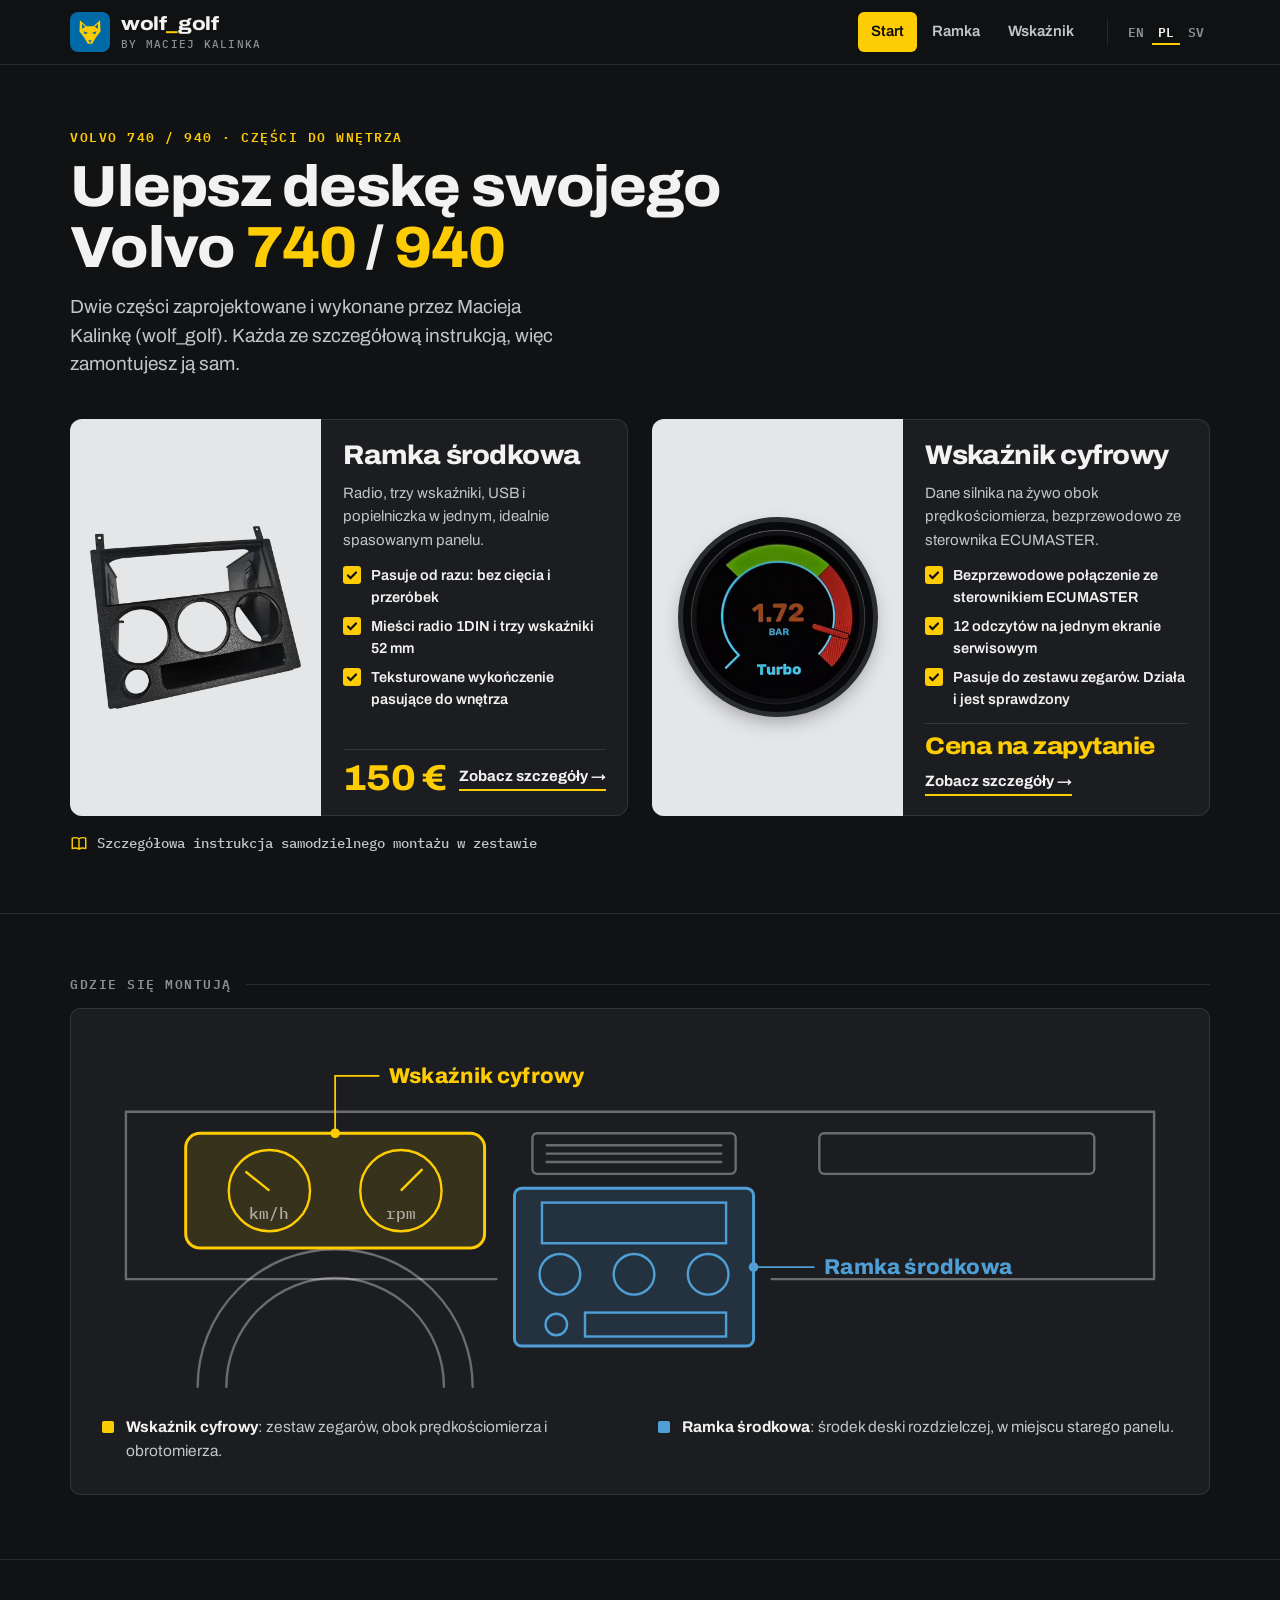
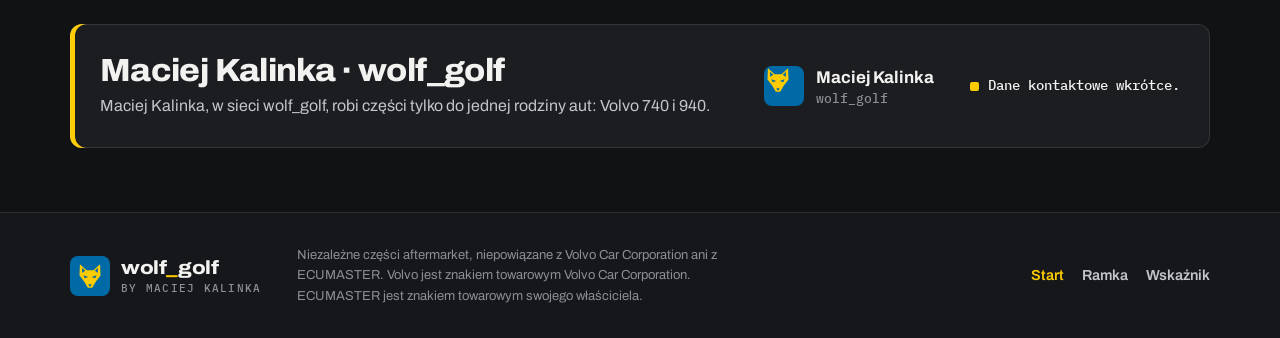
==== commit 6781544f: "Compact, data-first layout: spec tables, key benefits up top, mono technical labels Co-Authored-By: " ====
--- a/pl/index.html
+++ b/pl/index.html
@@ -3,8 +3,8 @@
 <head>
 <meta charset="utf-8">
 <meta name="viewport" content="width=device-width, initial-scale=1, viewport-fit=cover">
-<title>wolf_golf · Ulepszenia do Volvo 740 i 940</title>
-<meta name="description" content="Ramka środkowa deski rozdzielczej i wskaźnik cyfrowy do Volvo 740 i 940, zaprojektowane i wykonane przez Macieja Kalinkę (wolf_golf). Do każdej części dołączona jest szczegółowa instrukcja samodzielnego montażu.">
+<title>wolf_golf · Części do Volvo 740 / 940</title>
+<meta name="description" content="Ramka środkowa i wskaźnik cyfrowy do Volvo 740 i 940, projekt i wykonanie Maciej Kalinka (wolf_golf). Szczegółowa instrukcja samodzielnego montażu do każdej części.">
 <link rel="canonical" href="https://seler09.github.io/wolf-golf-volvo/pl/">
 <link rel="alternate" hreflang="en" href="https://seler09.github.io/wolf-golf-volvo/">
 <link rel="alternate" hreflang="pl" href="https://seler09.github.io/wolf-golf-volvo/pl/">
@@ -12,20 +12,20 @@
 <link rel="alternate" hreflang="x-default" href="https://seler09.github.io/wolf-golf-volvo/">
 <meta property="og:type" content="website">
 <meta property="og:site_name" content="wolf_golf">
-<meta property="og:title" content="wolf_golf · Ulepszenia do Volvo 740 i 940">
-<meta property="og:description" content="Ramka środkowa deski rozdzielczej i wskaźnik cyfrowy do Volvo 740 i 940, zaprojektowane i wykonane przez Macieja Kalinkę (wolf_golf). Do każdej części dołączona jest szczegółowa instrukcja samodzielnego montażu.">
+<meta property="og:title" content="wolf_golf · Części do Volvo 740 / 940">
+<meta property="og:description" content="Ramka środkowa i wskaźnik cyfrowy do Volvo 740 i 940, projekt i wykonanie Maciej Kalinka (wolf_golf). Szczegółowa instrukcja samodzielnego montażu do każdej części.">
 <meta property="og:locale" content="pl_PL">
 <meta property="og:locale:alternate" content="en_GB">
 <meta property="og:locale:alternate" content="sv_SE">
 <meta property="og:url" content="https://seler09.github.io/wolf-golf-volvo/pl/">
 <meta property="og:image" content="https://seler09.github.io/wolf-golf-volvo/img/installed.webp">
-<meta property="og:image:alt" content="Ramka środkowa w czarnej teksturze, widziana od przodu pod lekkim kątem">
+<meta property="og:image:alt" content="Ramka środkowa w czarnej teksturze, widok od przodu pod lekkim kątem">
 <meta name="twitter:card" content="summary_large_image">
-<meta name="theme-color" content="#03060b">
+<meta name="theme-color" content="#111214">
 <link rel="icon" type="image/svg+xml" href="data:image/svg+xml,%3Csvg xmlns='http://www.w3.org/2000/svg' viewBox='0 0 64 64'%3E%3Crect width='64' height='64' rx='14' fill='%23006aa7'/%3E%3Cg transform='translate(8 8) scale(.75)'%3E%3Cpath fill='%23fecc02' d='M9 5L24 19L40 19L55 5L56 31L45 45L37 59L27 59L19 45L8 31Z'/%3E%3Cpath fill='%23006aa7' d='M17 30L28 34L20 37ZM47 30L36 34L44 37ZM28 51L36 51L32 57ZM14 13L21 20L14 25ZM50 13L43 20L50 25Z'/%3E%3C/g%3E%3C/svg%3E">
 <link rel="preconnect" href="https://fonts.googleapis.com">
 <link rel="preconnect" href="https://fonts.gstatic.com" crossorigin>
-<link rel="stylesheet" href="https://fonts.googleapis.com/css2?family=Archivo:wdth,wght@62..125,100..900&amp;display=swap">
+<link rel="stylesheet" href="https://fonts.googleapis.com/css2?family=Archivo:wdth,wght@62..125,100..900&amp;family=IBM+Plex+Mono:wght@400;500;600&amp;display=swap">
 <link rel="stylesheet" href="../styles.css">
 </head>
 <body>
@@ -44,119 +44,51 @@
 </header>
 <main id="main">
 
-<section class="scene hero" aria-labelledby="h1">
-
+<section class="hero">
 <div class="wrap">
-<p class="eyebrow rv" style="--d:.3s">Części od wolf_golf</p>
-<h1 id="h1" class="rv" style="--d:.55s">Ulepszenia do Volvo <em>740</em> i&nbsp;<em>940</em></h1>
-<p class="lead rv" style="--d:.85s">Dwie nowe części, zaprojektowane i wykonane przez Macieja Kalinkę. Do każdej dołączona jest szczegółowa instrukcja montażu, więc zamontujesz ją samodzielnie.</p>
-<div class="stage">
-<a class="pedestal panel" href="frame.html">
-
-<div class="art"><div class="prod rise" style="--d:1.5s"><img src="../img/front-cutout-cut.webp" alt="Ramka środkowa w czarnej teksturze, widziana od przodu pod lekkim kątem" width="1436" height="1248"></div></div>
-<h2 class="rv" style="--d:1.9s">Ramka środkowa</h2>
-<p class="where rv" style="--d:2s">Na środek deski rozdzielczej</p>
-<div class="row rv" style="--d:2.1s"><span class="price">150 €</span><span class="go">Poznaj ramkę <span class="arr" aria-hidden="true">→</span></span></div>
+<p class="eyebrow">Volvo 740 / 940 · części do wnętrza</p>
+<h1>Ulepsz deskę swojego Volvo <em>740</em> / <em>940</em></h1>
+<p class="lead">Dwie części zaprojektowane i wykonane przez Macieja Kalinkę (wolf_golf). Każda ze szczegółową instrukcją, więc zamontujesz ją sam.</p>
+<div class="cards2">
+<a class="pcard" href="frame.html">
+<span class="plate"><img src="../img/front-cutout-cut.webp" alt="Ramka środkowa w czarnej teksturze, widok od przodu pod lekkim kątem" width="1436" height="1248"></span>
+<span class="pc-body"><b class="pc-h">Ramka środkowa</b><span class="pc-tag">Radio, trzy wskaźniki, USB i popielniczka w jednym, idealnie spasowanym panelu.</span><ul class="ticks"><li>Pasuje od razu: bez cięcia i przeróbek</li><li>Mieści radio 1DIN i trzy wskaźniki 52 mm</li><li>Teksturowane wykończenie pasujące do wnętrza</li></ul>
+<span class="pc-foot"><span class="price">150 €</span><span class="go">Zobacz szczegóły →</span></span></span>
 </a>
-<a class="pedestal panel" href="gauge.html">
-
-<div class="art"><div class="gw rise" style="--d:2.4s"><div class="dial"><img src="../img/gauge-5.png" alt="Wskaźnik cyfrowy pokazujący doładowanie 1,72 bar" width="640" height="640"></div></div></div>
-<h2 class="rv" style="--d:2.8s">Wskaźnik cyfrowy</h2>
-<p class="where rv" style="--d:2.9s">Do zestawu zegarów</p>
-<div class="row rv" style="--d:3s"><span class="price req">Cena na zapytanie</span><span class="go">Poznaj wskaźnik <span class="arr" aria-hidden="true">→</span></span></div>
+<a class="pcard" href="gauge.html">
+<span class="plate"><span class="dial"><img src="../img/gauge-5.png" alt="Wskaźnik cyfrowy pokazujący doładowanie 1,72 bar" width="640" height="640"></span></span>
+<span class="pc-body"><b class="pc-h">Wskaźnik cyfrowy</b><span class="pc-tag">Dane silnika na żywo obok prędkościomierza, bezprzewodowo ze sterownika ECUMASTER.</span><ul class="ticks"><li>Bezprzewodowe połączenie ze sterownikiem ECUMASTER</li><li>12 odczytów na jednym ekranie serwisowym</li><li>Pasuje do zestawu zegarów. Działa i jest sprawdzony</li></ul>
+<span class="pc-foot"><span class="price req">Cena na zapytanie</span><span class="go">Zobacz szczegóły →</span></span></span>
 </a>
 </div>
-<p class="rv" style="--d:3.2s;margin-top:44px"><span class="chip"><svg aria-hidden="true" viewBox="0 0 20 20"><use href="#book"/></svg>Szczegółowa instrukcja montażu w zestawie</span></p>
+<p class="note"><svg aria-hidden="true" viewBox="0 0 20 20"><use href="#book"/></svg>Szczegółowa instrukcja samodzielnego montażu w zestawie</p>
 </div>
 </section>
 
-<section class="scene tight" aria-labelledby="wh">
-
+<section class="sec">
 <div class="wrap">
-<div class="sec-head"><p class="eyebrow rv">Gdzie się montuje</p><h2 id="wh" class="rv" style="--d:.15s">Dwie części. Dwa miejsca na desce.</h2></div>
-<figure class="where-fig rv" style="--d:.2s">
-<svg class="dash" viewBox="0 0 900 290" role="img" aria-label="Schemat deski rozdzielczej: wskaźnik cyfrowy trafia do zestawu zegarów za kierownicą, ramka na środek deski">
-<path class="ln seq" d="M20 60 H880 M20 60 V200 M880 60 V200" style="--d:.1s"/>
-<path class="ln seq" d="M20 200 H330 M560 200 H880" style="--d:.2s"/>
-<path class="ln seq" d="M80 290 A115 115 0 0 1 310 290" style="--d:.3s"/>
-<path class="ln seq" d="M104 290 A91 91 0 0 1 286 290" style="--d:.3s"/>
-<rect class="ln seq" x="360" y="78" width="170" height="34" rx="4" style="--d:.3s"/>
-<path class="ln seq" d="M372 88 H518 M372 95 H518 M372 102 H518" style="--d:.3s"/>
-<rect class="ln seq" x="600" y="78" width="230" height="34" rx="4" style="--d:.3s"/>
-<g class="seq" style="--d:.6s">
-<rect class="gz" x="70" y="78" width="250" height="96" rx="12"/>
-<circle class="gl" cx="140" cy="126" r="34"/><circle class="gl" cx="250" cy="126" r="34"/>
-<path class="gl" d="M140 126 l-20 -16 M250 126 l18 -18"/>
-<text x="140" y="150" text-anchor="middle">km/h</text><text x="250" y="150" text-anchor="middle">rpm</text>
-</g>
-<g class="seq" style="--d:.9s">
-<rect class="fz" x="345" y="124" width="200" height="132" rx="6"/>
-<rect class="fl" x="368" y="136" width="154" height="34"/>
+<h2 class="sh"><span>Gdzie się montują</span></h2>
+<figure class="box-fig"><svg class="dash" viewBox="0 0 900 290" role="img" aria-label="Schemat deski rozdzielczej: wskaźnik cyfrowy trafia do zestawu zegarów za kierownicą, ramka na środek deski">
+<path class="ln" d="M20 60 H880 M20 60 V200 M880 60 V200 M20 200 H330 M560 200 H880"/>
+<path class="ln" d="M80 290 A115 115 0 0 1 310 290 M104 290 A91 91 0 0 1 286 290"/>
+<rect class="ln" x="360" y="78" width="170" height="34" rx="4"/><path class="ln" d="M372 88 H518 M372 95 H518 M372 102 H518"/>
+<rect class="ln" x="600" y="78" width="230" height="34" rx="4"/>
+<g class="z"><rect class="gz" x="70" y="78" width="250" height="96" rx="12"/>
+<circle class="gl" cx="140" cy="126" r="34"/><circle class="gl" cx="250" cy="126" r="34"/><path class="gl" d="M140 126 l-20 -16 M250 126 l18 -18"/>
+<text x="140" y="150" text-anchor="middle">km/h</text><text x="250" y="150" text-anchor="middle">rpm</text></g>
+<g class="z"><rect class="fz" x="345" y="124" width="200" height="132" rx="6"/><rect class="fl" x="368" y="136" width="154" height="34"/>
 <circle class="fl" cx="383" cy="196" r="17"/><circle class="fl" cx="445" cy="196" r="17"/><circle class="fl" cx="507" cy="196" r="17"/>
-<circle class="fl" cx="380" cy="238" r="9"/><rect class="fl" x="404" y="228" width="118" height="20"/>
-</g>
-<g class="seq" style="--d:1.2s"><path class="lead g" d="M195 78 V30 H232"/><circle class="dot g" cx="195" cy="78" r="4"/><text class="lbl g" x="240" y="36">Wskaźnik cyfrowy</text><path class="lead f" d="M545 190 H596"/><circle class="dot f" cx="545" cy="190" r="4"/><text class="lbl f" x="604" y="196">Ramka środkowa</text></g>
+<circle class="fl" cx="380" cy="238" r="9"/><rect class="fl" x="404" y="228" width="118" height="20"/></g>
+<path class="lead g" d="M195 78 V30 H232"/><circle class="dot g" cx="195" cy="78" r="4"/><text class="lbl g" x="240" y="36">Wskaźnik cyfrowy</text><path class="lead f" d="M545 190 H596"/><circle class="dot f" cx="545" cy="190" r="4"/><text class="lbl f" x="604" y="196">Ramka środkowa</text>
 </svg>
-<ul class="keys">
-<li><a href="gauge.html"><b>Wskaźnik cyfrowy</b> w zestawie zegarów, obok prędkościomierza i obrotomierza.</a></li>
-<li class="f"><a href="frame.html"><b>Ramka środkowa</b> na środku deski rozdzielczej, w miejscu starego panelu.</a></li>
-</ul>
+<ul class="keys"><li><a href="gauge.html"><b>Wskaźnik cyfrowy</b>: zestaw zegarów, obok prędkościomierza i obrotomierza.</a></li><li class="f"><a href="frame.html"><b>Ramka środkowa</b>: środek deski rozdzielczej, w miejscu starego panelu.</a></li></ul>
 </figure>
 </div>
 </section>
 
-<section class="scene" aria-labelledby="fh">
-
-<div class="wrap feature">
-<div class="feature-art panel">
-<div class="prod rise" style="--d:.3s"><img src="../img/front-cut.webp" alt="Ramka środkowa w czarnej teksturze, widziana od przodu pod lekkim kątem" width="1224" height="1000" loading="lazy"></div></div>
-<div>
-<p class="eyebrow rv" style="--d:.5s">Przedstawiamy</p>
-<h2 id="fh" class="rv" style="--d:.6s">Ramka środkowa</h2>
-<p class="lead rv" style="--d:.75s">Wszystko, czego chcesz na środku deski. Bez cięcia czegokolwiek.</p>
-<ul class="ticks">
-<li class="rv" style="--d:1s">Twoje radio 1DIN</li>
-<li class="rv" style="--d:1.2s">Trzy wskaźniki 52 mm</li>
-<li class="rv" style="--d:1.4s">Oryginalna zapalniczka lub gniazdo USB</li>
-<li class="rv" style="--d:1.6s">Standardowa popielniczka, z dostępem do bezpieczników</li>
-</ul>
-<p class="small-note rv" style="--d:1.7s">Radio, wskaźniki i gniazda nie są w zestawie.</p>
-<div class="cta rv" style="--d:1.8s"><span class="price">150 €</span><a class="btn" href="frame.html">Poznaj ramkę <span class="arr" aria-hidden="true">→</span></a></div>
-</div>
-</div>
-</section>
-
-<section class="scene" aria-labelledby="gh">
-
-<div class="wrap feature rev">
-<div class="feature-art panel">
-<div class="rise" style="--d:.3s;width:min(380px,80%)"><div class="dial"><img src="../img/gauge-1.png" alt="Ekran serwisowy 1 z 2: RPM 1022, doładowanie -0,48, AFR 14,7, olej 22, EGT 222, akumulator 13,7, prędkość 0 km/h, maks. doładowanie -0,37, powietrze dolotowe 19, płyn chłodzący 29, maks. temp. płynu 29, przepustnica 0, NO SD" width="640" height="640" loading="lazy"></div></div></div>
-<div>
-<p class="eyebrow rv" style="--d:.5s">A także</p>
-<h2 id="gh" class="rv" style="--d:.6s">Wskaźnik cyfrowy</h2>
-<p class="lead rv" style="--d:.75s">Dane silnika na żywo, bezprzewodowo ze sterownika ECUMASTER, prosto w zestawie zegarów.</p>
-<ul class="ticks">
-<li class="rv" style="--d:1s">Bezprzewodowe połączenie ze sterownikiem ECUMASTER</li>
-<li class="rv" style="--d:1.2s">Ekran serwisowy z dwunastoma odczytami naraz</li>
-<li class="rv" style="--d:1.4s">Działa i jest sprawdzony w trasie</li>
-</ul>
-<div class="cta rv" style="--d:1.6s"><span class="price req">Cena na zapytanie</span><a class="btn" href="gauge.html">Poznaj wskaźnik <span class="arr" aria-hidden="true">→</span></a></div>
-</div>
-</div>
-</section>
-
-<section class="scene tight" aria-labelledby="gdh">
+<section class="sec">
 <div class="wrap">
-<div class="guide rv"><svg class="book" viewBox="0 0 20 20" aria-hidden="true"><use href="#book"/></svg>
-<div><h2 id="gdh">Zamontuj sam.</h2><p>Do każdej części dołączona jest szczegółowa instrukcja montażu krok po kroku.</p></div></div>
-</div>
-</section>
-
-<section class="scene tight" id="contact" aria-labelledby="mh">
-
-<div class="wrap maker">
-<div><p class="eyebrow rv">Twórca</p><h2 id="mh" class="rv" style="--d:.1s">Wykonane przez Macieja Kalinkę</h2><p class="lead rv" style="--d:.2s">Maciej Kalinka, w sieci znany jako <strong>wolf_golf</strong>, projektuje i wykonuje części tylko do jednej rodziny aut: Volvo 740 i 940.</p></div>
-<div class="contact rv" style="--d:.2s"><div class="who"><span class="mark"><svg aria-hidden="true"><use href="#wolf"/></svg></span><div><b>Maciej Kalinka</b><span>wolf_golf</span></div></div><h3>Chcesz zamówić?</h3><p class="soon">Dane kontaktowe wkrótce.</p></div>
+<div class="order-box" id="contact"><div><h2>Maciej Kalinka · wolf_golf</h2><p>Maciej Kalinka, w sieci wolf_golf, robi części tylko do jednej rodziny aut: Volvo 740 i 940.</p></div><div class="who"><span class="mark"><svg aria-hidden="true"><use href="#wolf"/></svg></span><div><b>Maciej Kalinka</b><span>wolf_golf</span></div></div><p class="soon">Dane kontaktowe wkrótce.</p></div>
 </div>
 </section>
 
@@ -168,6 +100,5 @@
 <nav class="f-nav" aria-label="Strona"><a href="index.html" aria-current="page">Start</a><a href="frame.html">Ramka</a><a href="gauge.html">Wskaźnik</a></nav>
 </div>
 </footer>
-<script src="../site.js" defer></script>
 </body>
 </html>
--- a/styles.css
+++ b/styles.css
@@ -1,104 +1,116 @@
-/* wolf_golf — graphite, light product plates, Swedish yellow + blue as accents. No motion. */
+/* wolf_golf — compact technical catalogue. Graphite, light product plates, Swedish yellow + blue accents. No motion. */
 :root{
   --bg:#111214;
   --bg-2:#16171a;
-  --panel:#1c1e21;
+  --panel:#1b1d20;
   --plate:#e5e6e8;
-  --plate-ink:#55585d;
   --blue:#006aa7;
   --blue-l:#4f9fd6;
   --yellow:#fecc02;
   --yellow-2:#ffd93d;
   --ink:#f2f2f0;
-  --ink-2:#c5c7ca;
-  --ink-3:#8e9196;
+  --ink-2:#c3c5c8;
+  --ink-3:#8b8e93;
   --line:rgba(255,255,255,.1);
+  --mono:"IBM Plex Mono",ui-monospace,Consolas,monospace;
   color-scheme:dark;
 }
 *{box-sizing:border-box}
 html{-webkit-text-size-adjust:100%}
-body{margin:0;background:var(--bg);color:var(--ink);font:400 17px/1.6 "Archivo",system-ui,-apple-system,"Segoe UI",sans-serif;-webkit-font-smoothing:antialiased;overflow-x:hidden}
+body{margin:0;background:var(--bg);color:var(--ink);font:400 16px/1.55 "Archivo",system-ui,-apple-system,"Segoe UI",sans-serif;-webkit-font-smoothing:antialiased;overflow-x:hidden}
 img{max-width:100%;height:auto;display:block}
 a{color:inherit}
-h1,h2,h3{margin:0;line-height:1.04;letter-spacing:-.02em;font-weight:800;font-stretch:108%;overflow-wrap:break-word}
+h1,h2,h3{margin:0;line-height:1.05;letter-spacing:-.02em;font-weight:800;font-stretch:105%;overflow-wrap:break-word}
 p{margin:0}
 .sr-only{position:absolute;width:1px;height:1px;overflow:hidden;clip:rect(0 0 0 0);white-space:nowrap}
-.wrap{max-width:1200px;margin:0 auto;padding-inline:max(20px,env(safe-area-inset-left)) max(20px,env(safe-area-inset-right))}
+.wrap{max-width:1180px;margin:0 auto;padding-inline:max(20px,env(safe-area-inset-left)) max(20px,env(safe-area-inset-right))}
 :focus-visible{outline:2px solid var(--yellow);outline-offset:3px}
 .skip{position:absolute;left:12px;top:-60px;z-index:100;background:var(--yellow);color:#111;padding:10px 16px;border-radius:6px;font-weight:700;text-decoration:none}
 .skip:focus{top:12px}
 
-/* ---------- header ---------- */
-.top{position:sticky;top:0;z-index:60;background:rgba(17,18,20,.94);border-bottom:1px solid var(--line)}
-.top .wrap{display:flex;align-items:center;gap:20px;min-height:68px}
-.lockup{display:flex;align-items:center;gap:12px;text-decoration:none;color:var(--ink);min-width:0}
-.mark{width:42px;height:42px;flex:none;border-radius:9px;background:var(--blue);display:grid;place-items:center}
-.mark svg{width:30px;height:30px}
-.word{min-width:0}
-.word b{display:block;font-weight:800;font-stretch:115%;font-size:20px;letter-spacing:-.02em;line-height:1}
+/* header */
+.top{position:sticky;top:0;z-index:60;background:rgba(17,18,20,.95);border-bottom:1px solid var(--line)}
+.top .wrap{display:flex;align-items:center;gap:20px;min-height:64px}
+.lockup{display:flex;align-items:center;gap:11px;text-decoration:none;color:var(--ink);min-width:0}
+.mark{width:40px;height:40px;flex:none;border-radius:8px;background:var(--blue);display:grid;place-items:center}
+.mark svg{width:28px;height:28px}
+.word b{display:block;font-weight:800;font-stretch:115%;font-size:19px;letter-spacing:-.02em;line-height:1}
 .word i{color:var(--yellow);font-style:normal}
-.word small{display:block;font-size:10.5px;font-weight:600;letter-spacing:.18em;text-transform:uppercase;color:var(--ink-3);margin-top:5px;white-space:nowrap}
+.word small{display:block;font:500 10.5px/1 var(--mono);letter-spacing:.12em;text-transform:uppercase;color:var(--ink-3);margin-top:6px;white-space:nowrap}
 .nav{margin-left:auto;display:flex;gap:2px}
-.nav a{color:var(--ink-2);text-decoration:none;font-weight:600;font-size:15px;padding:9px 14px;border-radius:6px;white-space:nowrap}
+.nav a{color:var(--ink-2);text-decoration:none;font-weight:600;font-size:15px;padding:8px 13px;border-radius:6px;white-space:nowrap}
 .nav a:hover{color:var(--ink);background:rgba(255,255,255,.06)}
 .nav a[aria-current="page"]{color:#111;background:var(--yellow)}
-.lang{display:flex;align-items:center;gap:2px;font-size:13px;font-weight:700;letter-spacing:.06em;padding-left:14px;border-left:1px solid var(--line)}
-.lang a{color:var(--ink-3);text-decoration:none;padding:6px 7px}
+.lang{display:flex;align-items:center;gap:2px;font:600 12.5px/1 var(--mono);padding-left:14px;border-left:1px solid var(--line)}
+.lang a{color:var(--ink-3);text-decoration:none;padding:7px 6px}
 .lang a:hover{color:var(--ink)}
 .lang a[aria-current]{color:var(--ink);box-shadow:inset 0 -2px 0 var(--yellow)}
 @media (max-width:760px){
   .top .wrap{flex-wrap:wrap;gap:0 10px;padding-block:8px 6px;min-height:0}
   .lang{margin-left:auto;border-left:0;padding-left:0}
   .nav{order:3;width:100%;margin:8px 0 2px;gap:4px}
-  .nav a{flex:1 1 0;text-align:center;padding:9px 4px;font-size:14px}
-  .word b{font-size:18px}
-  .mark{width:38px;height:38px}.mark svg{width:27px;height:27px}
+  .nav a{flex:1 1 0;text-align:center;padding:8px 4px;font-size:14px}
+  .mark{width:36px;height:36px}.mark svg{width:26px;height:26px}
 }
 
-/* ---------- shared ---------- */
-.eyebrow{font-size:13px;font-weight:700;letter-spacing:.18em;text-transform:uppercase;color:var(--yellow)}
-.lead{font-size:clamp(18px,1.9vw,21px);line-height:1.55;color:var(--ink-2);max-width:42ch}
-.btn{display:inline-flex;align-items:center;gap:10px;background:var(--yellow);color:#111;font-weight:800;font-size:16px;text-decoration:none;padding:14px 24px;border-radius:8px}
+/* shared */
+.eyebrow{font:600 12.5px/1.3 var(--mono);letter-spacing:.12em;text-transform:uppercase;color:var(--yellow)}
+.lead{font-size:clamp(17px,1.7vw,19px);line-height:1.5;color:var(--ink-2);max-width:46ch}
+.btn{display:inline-flex;align-items:center;gap:10px;background:var(--yellow);color:#111;font-weight:800;font-size:16px;text-decoration:none;padding:13px 22px;border-radius:7px;white-space:nowrap}
 .btn:hover{background:var(--yellow-2)}
-.price{font-weight:800;font-stretch:112%;font-size:clamp(30px,3.4vw,42px);letter-spacing:-.02em;color:var(--yellow);line-height:1}
-.price.req{font-size:clamp(22px,2.3vw,27px)}
-.chip{display:inline-flex;align-items:center;gap:8px;font-size:14px;font-weight:600;color:var(--ink);background:rgba(255,255,255,.06);box-shadow:inset 0 0 0 1px var(--line);padding:7px 12px 7px 10px;border-radius:6px}
-.chip svg{width:18px;height:18px;flex:none;fill:none;stroke:var(--yellow);stroke-width:1.6;stroke-linejoin:round}
-.chips{display:flex;flex-wrap:wrap;gap:8px}
-
-.scene{padding:clamp(64px,8vw,112px) 0}
-.scene.tight{padding-block:clamp(48px,6vw,84px)}
-.scene + .scene{border-top:1px solid var(--line)}
-/* light catalogue plate for product photos */
-.panel{border-radius:12px;background:var(--plate);color:#111}
-.panel figcaption{color:var(--plate-ink)}
-
-.prod img{filter:drop-shadow(0 12px 16px rgba(0,0,0,.28))}
-.dial{position:relative;aspect-ratio:1;border-radius:50%;background:#08090b;box-shadow:0 0 0 6px #2a2c30,0 10px 24px rgba(0,0,0,.35)}
+.price{font-weight:800;font-stretch:110%;font-size:clamp(28px,3vw,36px);letter-spacing:-.02em;color:var(--yellow);line-height:1;white-space:nowrap}
+.price.req{font-size:clamp(20px,2vw,24px)}
+.note{display:flex;align-items:center;gap:9px;font:500 13.5px/1.4 var(--mono);color:var(--ink-2)}
+.note svg{width:18px;height:18px;flex:none;fill:none;stroke:var(--yellow);stroke-width:1.6;stroke-linejoin:round}
+.ticks{list-style:none;margin:0;padding:0;display:grid;gap:8px}
+.ticks li{display:flex;gap:10px;align-items:flex-start;font-weight:600}
+.ticks li::before{content:"";flex:none;width:18px;height:18px;margin-top:2px;border-radius:3px;background:var(--yellow) url("data:image/svg+xml,%3Csvg xmlns='http://www.w3.org/2000/svg' viewBox='0 0 18 18'%3E%3Cpath d='M5 9.5l2.6 2.6L13 6.5' fill='none' stroke='%23111' stroke-width='2.2' stroke-linecap='round' stroke-linejoin='round'/%3E%3C/svg%3E") center/100% no-repeat}
+
+.sec{padding:clamp(40px,5vw,64px) 0;border-top:1px solid var(--line)}
+.sh{display:flex;align-items:center;gap:14px;margin:0 0 18px;font:600 12.5px/1 var(--mono);letter-spacing:.12em;text-transform:uppercase;color:var(--ink-3)}
+.sh::after{content:"";flex:1;height:1px;background:var(--line);order:1}
+.sh small{order:2;font:inherit;letter-spacing:.06em;text-transform:none;color:var(--ink-3)}
+.two{display:grid;grid-template-columns:1fr 1fr;gap:clamp(28px,4vw,56px);align-items:start}
+.two > * > .sh:not(:first-child){margin-top:36px}
+@media (max-width:860px){.two{grid-template-columns:1fr}}
+
+.plate{display:grid;place-items:center;border-radius:10px;background:var(--plate);color:#111;text-decoration:none}
+.dial{display:block;position:relative;aspect-ratio:1;border-radius:50%;background:#08090b;box-shadow:0 0 0 5px #2a2c30,0 8px 20px rgba(0,0,0,.35)}
 .dial img{width:100%;height:100%;object-fit:cover;clip-path:circle(46.5% at 50% 50%);border-radius:50%}
 
-/* ---------- index: hero ---------- */
-.hero{padding:clamp(48px,7vw,96px) 0 clamp(56px,7vw,96px);text-align:center}
-.hero .eyebrow{display:inline-block}
-.hero h1{font-size:clamp(38px,6vw,84px);margin:16px auto 0;max-width:15ch}
+/* spec table */
+.spec{margin:0;display:grid;font-size:15px}
+.spec div{display:grid;grid-template-columns:minmax(110px,.75fr) minmax(0,1.25fr);gap:14px;padding:9px 0;border-bottom:1px solid var(--line)}
+.spec div:first-child{border-top:1px solid var(--line)}
+.spec dt{font:500 12.5px/1.6 var(--mono);letter-spacing:.06em;text-transform:uppercase;color:var(--ink-3)}
+.spec dd{margin:0;font-weight:600}
+.pr-row{display:flex;justify-content:space-between;align-items:baseline;gap:16px;padding:14px 0 0}
+.pr-row span{font:500 12.5px/1 var(--mono);letter-spacing:.06em;text-transform:uppercase;color:var(--ink-3)}
+.pr-row b{font-size:22px;color:var(--yellow);font-stretch:108%}
+
+/* index hero */
+.hero{padding:clamp(36px,5vw,64px) 0 clamp(40px,5vw,60px)}
+.hero h1{font-size:clamp(34px,4.6vw,58px);margin-top:12px;max-width:20ch}
 .hero h1 em{font-style:normal;color:var(--yellow)}
-.hero .lead{margin:20px auto 0;max-width:46ch}
-.stage{display:grid;grid-template-columns:1fr 1fr;gap:clamp(16px,3vw,32px);margin-top:clamp(36px,5vw,64px)}
-.pedestal{display:flex;flex-direction:column;align-items:center;padding:14px 14px clamp(24px,3vw,32px);text-decoration:none;color:var(--ink);min-width:0;border-radius:12px;background:var(--panel);box-shadow:inset 0 0 0 1px var(--line)}
-.pedestal.panel{background:var(--panel);color:var(--ink)}
-.pedestal:hover{box-shadow:inset 0 0 0 2px var(--yellow)}
-.pedestal .art{height:clamp(240px,25vw,330px);width:100%;display:grid;place-items:center;background:var(--plate);border-radius:8px}
-.pedestal .art .prod{display:grid;place-items:center}
-.pedestal .art .prod img{max-height:clamp(190px,20vw,270px);max-width:88%;width:auto;height:auto}
-.pedestal .art .gw{width:clamp(180px,19vw,250px)}
-.pedestal h2{font-size:clamp(26px,3vw,36px);margin-top:24px}
-.pedestal .where{color:var(--ink-2);margin-top:6px}
-.pedestal .row{display:flex;align-items:center;justify-content:center;flex-wrap:wrap;gap:12px 22px;margin-top:18px}
-.pedestal .go{font-weight:700;display:inline-flex;gap:8px;align-items:center;border-bottom:2px solid var(--yellow);padding-bottom:2px}
-@media (max-width:760px){.stage{grid-template-columns:1fr}}
-
-/* ---------- dashboard diagram ---------- */
-.where-fig{margin:40px 0 0;padding:clamp(20px,4vw,44px);border-radius:12px;background:var(--panel);box-shadow:inset 0 0 0 1px var(--line)}
+.hero .lead{margin-top:14px}
+.cards2{display:grid;grid-template-columns:1fr 1fr;gap:clamp(14px,2vw,24px);margin-top:clamp(26px,3.5vw,40px)}
+.pcard{display:grid;grid-template-columns:minmax(0,.9fr) minmax(0,1.1fr);gap:0;border-radius:12px;overflow:hidden;background:var(--panel);box-shadow:inset 0 0 0 1px var(--line);text-decoration:none;color:var(--ink)}
+.pcard:hover{box-shadow:inset 0 0 0 2px var(--yellow)}
+.pcard .plate{border-radius:0;padding:20px;min-height:260px}
+.pcard .plate img{max-height:200px;width:auto}
+.pcard .plate .dial{width:min(190px,90%)}
+.pc-body{display:flex;flex-direction:column;gap:12px;padding:22px 22px 20px}
+.pc-h{font-size:clamp(22px,2.2vw,27px);font-weight:800;font-stretch:105%;letter-spacing:-.02em;line-height:1.1}
+.pc-tag{color:var(--ink-2);font-size:15px}
+.pcard .ticks{font-size:14.5px;gap:6px}
+.pc-foot{display:flex;align-items:center;justify-content:space-between;gap:12px;flex-wrap:wrap;margin-top:auto;padding-top:10px;border-top:1px solid var(--line)}
+.go{font-weight:700;font-size:15px;color:var(--ink);border-bottom:2px solid var(--yellow);padding-bottom:1px;white-space:nowrap}
+.hero .note{margin-top:18px}
+@media (max-width:1020px){.cards2{grid-template-columns:1fr}}
+@media (max-width:560px){.pcard{grid-template-columns:1fr}.pcard .plate{min-height:220px}}
+
+/* diagram */
+.box-fig{margin:0;padding:clamp(16px,3vw,32px);border-radius:10px;background:var(--panel);box-shadow:inset 0 0 0 1px var(--line)}
 .dash{width:100%;height:auto;overflow:visible}
 .dash .ln{fill:none;stroke:rgba(255,255,255,.35);stroke-width:2;stroke-linecap:round;stroke-linejoin:round}
 .dash .gz{fill:rgba(254,204,2,.12);stroke:var(--yellow);stroke-width:2.5}
@@ -108,203 +120,131 @@
 .dash .lead{fill:none;stroke-width:1.5}
 .dash .lead.g{stroke:var(--yellow)}.dash .lead.f{stroke:var(--blue-l)}
 .dash .dot.g{fill:var(--yellow)}.dash .dot.f{fill:var(--blue-l)}
-.dash text{font:600 13px "Archivo",sans-serif;fill:rgba(255,255,255,.6);letter-spacing:.06em}
-.dash .lbl{font:800 17px "Archivo",sans-serif;letter-spacing:.03em}
+.dash text{font:500 13px "IBM Plex Mono",monospace;fill:rgba(255,255,255,.6)}
+.dash .lbl{font:800 18px "Archivo",sans-serif;letter-spacing:.01em}
 .dash .lbl.g{fill:var(--yellow)}.dash .lbl.f{fill:var(--blue-l)}
-.dash .muted{opacity:.22}
+.dash .muted{opacity:.2}
 @media (max-width:600px){.dash .lbl,.dash .lead,.dash .dot{display:none}}
-.keys{list-style:none;margin:26px 0 0;padding:0;display:grid;grid-template-columns:1fr 1fr;gap:16px 40px}
-.keys li{display:grid;grid-template-columns:14px 1fr;gap:14px;align-items:start;font-size:17px;color:var(--ink-2)}
-.keys li::before{content:"";width:14px;height:14px;border-radius:3px;margin-top:5px;background:var(--yellow)}
+.keys{list-style:none;margin:20px 0 0;padding:0;display:grid;grid-template-columns:1fr 1fr;gap:12px 36px}
+.keys li{display:grid;grid-template-columns:12px 1fr;gap:12px;align-items:start;font-size:15.5px;color:var(--ink-2)}
+.keys li::before{content:"";width:12px;height:12px;border-radius:2px;margin-top:6px;background:var(--yellow)}
 .keys li.f::before{background:var(--blue-l)}
 .keys b{color:var(--ink)}
 .keys a{color:inherit;text-decoration:none}
 .keys a:hover b{text-decoration:underline}
 @media (max-width:760px){.keys{grid-template-columns:1fr}}
 
-/* ---------- index feature blocks ---------- */
-.feature{display:grid;grid-template-columns:1.1fr .9fr;gap:clamp(28px,5vw,72px);align-items:center}
-.feature.rev{grid-template-columns:.9fr 1.1fr}
-.feature.rev .feature-art{order:2}
-.feature-art{display:grid;place-items:center;min-height:320px;padding:clamp(24px,4vw,48px)}
-.feature-art .prod img{max-height:420px;width:auto}
-.feature-art .dial{width:min(360px,80%)}
-.feature h2{font-size:clamp(34px,5vw,64px);margin-top:12px}
-.feature .lead{margin-top:16px}
-.ticks{list-style:none;margin:26px 0 0;padding:0;display:grid;gap:12px}
-.ticks li{display:flex;gap:12px;align-items:flex-start;font-weight:600;font-size:18px}
-.ticks li::before{content:"";flex:none;width:22px;height:22px;margin-top:2px;border-radius:4px;background:var(--yellow) url("data:image/svg+xml,%3Csvg xmlns='http://www.w3.org/2000/svg' viewBox='0 0 22 22'%3E%3Cpath d='M6.5 11.5l3 3 6-7' fill='none' stroke='%23111' stroke-width='2.4' stroke-linecap='round' stroke-linejoin='round'/%3E%3C/svg%3E") center/100% no-repeat}
-.small-note{margin-top:16px;color:var(--ink-3);font-size:15px}
-.feature .cta{display:flex;flex-wrap:wrap;align-items:center;gap:16px 26px;margin-top:30px}
-@media (max-width:860px){.feature,.feature.rev{grid-template-columns:1fr}.feature.rev .feature-art{order:0}.feature-art{min-height:260px}}
-
-/* ---------- guide banner ---------- */
-.guide{border-radius:12px;padding:clamp(28px,4vw,52px);background:var(--panel);box-shadow:inset 0 0 0 1px var(--line);border-left:6px solid var(--yellow);display:grid;grid-template-columns:auto 1fr;gap:clamp(20px,4vw,44px);align-items:center}
-.guide .book{width:clamp(60px,7vw,88px);height:auto;fill:none;stroke:var(--yellow);stroke-width:1.3;stroke-linejoin:round}
-.guide h2{font-size:clamp(32px,4.6vw,56px)}
-.guide p{margin-top:10px;font-size:clamp(17px,1.8vw,20px);color:var(--ink-2);max-width:46ch}
-@media (max-width:600px){.guide{grid-template-columns:1fr}}
-
-/* ---------- maker / contact ---------- */
-.maker{display:grid;grid-template-columns:1fr 1fr;gap:clamp(28px,5vw,72px);align-items:center}
-.maker h2{font-size:clamp(32px,4.6vw,56px);margin-top:12px}
-.maker .lead{margin-top:16px}
-.contact{border-radius:12px;padding:clamp(24px,3.5vw,36px);background:var(--panel);box-shadow:inset 0 0 0 1px var(--line);display:grid;gap:16px}
-.contact .who{display:flex;align-items:center;gap:14px}
-.contact .mark{width:52px;height:52px;border-radius:10px}
-.contact .mark svg{width:36px;height:36px}
-.contact .who b{display:block;font-size:20px}
-.contact .who span{color:var(--ink-3)}
-.contact h3{font-size:clamp(24px,2.8vw,30px)}
-.contact .soon{display:flex;align-items:center;gap:10px;color:var(--ink-2);font-size:17px}
-.contact .soon::before{content:"";width:10px;height:10px;border-radius:2px;background:var(--yellow)}
-@media (max-width:860px){.maker{grid-template-columns:1fr}}
-
-/* ---------- product pages ---------- */
-.p-hero{padding:clamp(36px,5vw,72px) 0 clamp(56px,7vw,96px)}
-.p-grid{display:grid;grid-template-columns:1.1fr .9fr;gap:clamp(28px,5vw,64px);align-items:center}
-.p-art{display:grid;place-items:center;min-height:clamp(300px,38vw,500px);padding:clamp(24px,4vw,48px)}
-.p-art .prod img{max-height:clamp(240px,34vw,440px);width:auto}
-.p-art .dial{width:min(420px,84%)}
-.p-hero h1{font-size:clamp(42px,6.4vw,88px);margin-top:14px}
-.p-hero .lead{margin-top:18px}
-.p-hero .chips{margin-top:22px}
-.buy{display:flex;flex-wrap:wrap;align-items:center;gap:18px 28px;margin-top:28px}
-.buy .pn{display:grid;gap:6px}
-.buy .pn small{color:var(--ink-3);font-size:14px}
-.p-hero figcaption{margin-top:22px;font-size:14px;text-align:center}
+/* order / contact */
+.order-box{display:grid;grid-template-columns:1.3fr auto auto;gap:18px 36px;align-items:center;padding:clamp(20px,3vw,30px);border-radius:12px;background:var(--panel);box-shadow:inset 0 0 0 1px var(--line),inset 5px 0 0 var(--yellow)}
+.order-box h2{font-size:clamp(24px,2.6vw,32px)}
+.order-box p{color:var(--ink-2);margin-top:6px}
+.order-box .who{display:flex;align-items:center;gap:12px}
+.order-box .who b{display:block;font-size:17px}
+.order-box .who span{display:block;font:500 13px/1.3 var(--mono);color:var(--ink-3)}
+.order-box .soon{display:flex;align-items:center;gap:9px;margin:0;font:500 14px/1.4 var(--mono);color:var(--ink)}
+.order-box .soon::before{content:"";width:9px;height:9px;flex:none;border-radius:2px;background:var(--yellow)}
+@media (max-width:860px){.order-box{grid-template-columns:1fr}}
+
+/* product hero */
+.p-hero{padding:clamp(28px,4vw,52px) 0 clamp(40px,5vw,60px)}
+.p-grid{display:grid;grid-template-columns:1.05fr .95fr;gap:clamp(24px,4vw,56px);align-items:center}
+.plate.big{min-height:clamp(280px,36vw,470px);padding:clamp(20px,3vw,40px)}
+.plate.big img{max-height:clamp(240px,32vw,410px);width:auto}
+.gw-big{display:block;width:min(400px,80%)}
+.gw-big .dial{width:100%}
+.p-copy{display:grid;gap:16px;min-width:0}
+.p-copy h1{font-size:clamp(36px,5vw,64px)}
+.p-copy .ticks{font-size:16.5px}
+.buy{display:flex;flex-wrap:wrap;align-items:center;gap:16px 24px;margin-top:6px}
 @media (max-width:860px){.p-grid{grid-template-columns:1fr}}
 
-.sec-head{max-width:780px}
-.sec-head h2{font-size:clamp(32px,5vw,62px);margin-top:12px}
-.sec-head .lead{margin-top:16px}
-.sec-head.c{margin-inline:auto;text-align:center}
-.sec-head.c .lead{margin-inline:auto}
-
 /* hotspots */
-.spots{display:grid;grid-template-columns:1.2fr .8fr;gap:clamp(28px,5vw,64px);align-items:center;margin-top:44px}
-.hot{padding:clamp(20px,3vw,36px)}
-.hot .in{position:relative}
-.hot img{width:100%;filter:drop-shadow(0 12px 16px rgba(0,0,0,.28))}
-.pin{position:absolute;width:32px;height:32px;margin:-16px 0 0 -16px;border-radius:50%;background:var(--yellow);color:#111;font-weight:800;font-size:15px;display:grid;place-items:center;box-shadow:0 0 0 3px #111}
-.legend{list-style:none;margin:0;padding:0;display:grid;gap:22px}
-.legend li{display:grid;grid-template-columns:40px 1fr;gap:14px;align-items:start}
-.legend .n{width:32px;height:32px;border-radius:50%;background:var(--yellow);color:#111;font-weight:800;display:grid;place-items:center}
-.legend b{display:block;font-size:19px}
-.legend span{color:var(--ink-2)}
-@media (max-width:860px){.spots{grid-template-columns:1fr}.pin{width:26px;height:26px;margin:-13px 0 0 -13px;font-size:13px}}
-
-/* installed photo */
-.showcase{margin-top:44px;border-radius:12px;overflow:hidden}
-.showcase img{width:100%;aspect-ratio:16/10;object-fit:cover;object-position:50% 40%}
-
-/* feature cards */
-.cards{display:grid;grid-template-columns:repeat(4,minmax(0,1fr));gap:16px;margin-top:44px}
-.card{border-radius:12px;padding:26px 22px;background:var(--panel);box-shadow:inset 0 0 0 1px var(--line)}
-.card svg{width:42px;height:42px;fill:none;stroke:var(--yellow);stroke-width:1.6;stroke-linecap:round;stroke-linejoin:round}
-.card h3{font-size:21px;margin-top:18px;font-stretch:102%}
-.card p{color:var(--ink-2);margin-top:8px;font-size:16px}
-@media (max-width:980px){.cards{grid-template-columns:repeat(2,minmax(0,1fr))}}
-@media (max-width:520px){.cards{grid-template-columns:1fr}}
+.hot{padding:clamp(16px,2.5vw,28px)}
+.hot .in{position:relative;display:block}
+.hot img{width:100%}
+.pin{position:absolute;width:28px;height:28px;margin:-14px 0 0 -14px;border-radius:50%;background:var(--yellow);color:#111;font:700 14px/1 var(--mono);display:grid;place-items:center;box-shadow:0 0 0 3px #111}
+.legend{list-style:none;margin:16px 0 0;padding:0;display:grid;grid-template-columns:1fr 1fr;gap:12px 24px}
+.legend li{display:grid;grid-template-columns:28px 1fr;gap:10px;align-items:start;font-size:14.5px;color:var(--ink-2)}
+.legend .n{width:24px;height:24px;border-radius:50%;background:var(--yellow);color:#111;font:700 12.5px/1 var(--mono);display:grid;place-items:center}
+.legend b{display:block;color:var(--ink);font-size:15.5px}
+@media (max-width:480px){.legend{grid-template-columns:1fr}.pin{width:22px;height:22px;margin:-11px 0 0 -11px;font-size:11px}}
+
+/* installed shot */
+.shot{margin:0}
+.shot a{display:block;border-radius:10px;overflow:hidden}
+.shot img{width:100%;aspect-ratio:4/3;object-fit:cover;object-position:50% 35%}
+.shot figcaption{margin-top:10px;font:500 13px/1.5 var(--mono);color:var(--ink-3)}
 
 /* gallery */
-.gallery{display:grid;grid-template-columns:repeat(4,minmax(0,1fr));gap:16px;margin-top:40px}
+.gallery{display:grid;grid-template-columns:repeat(4,minmax(0,1fr));gap:14px}
 .gallery a{display:block;text-decoration:none;color:var(--ink)}
-.gallery .ph{display:grid;place-items:center;aspect-ratio:1;border-radius:10px;overflow:hidden;background:var(--plate)}
-.gallery .ph img{max-width:84%;max-height:78%;width:auto}
+.gallery .ph{display:grid;place-items:center;aspect-ratio:4/3;border-radius:8px;overflow:hidden;background:var(--plate)}
+.gallery .ph img{max-width:84%;max-height:80%;width:auto}
 .gallery a.photo .ph img{max-width:none;max-height:none;width:100%;height:100%;object-fit:cover}
 .gallery a:hover .ph{box-shadow:0 0 0 2px var(--yellow)}
-.gallery span{display:block;margin-top:10px;font-size:15px;font-weight:600}
-@media (max-width:860px){.gallery{grid-template-columns:repeat(2,minmax(0,1fr))}}
-
-/* in the box + specs */
-.box{display:grid;grid-template-columns:1fr 1fr;gap:clamp(28px,5vw,64px);margin-top:40px;align-items:start}
-.box-items{display:grid;gap:14px}
-.box-item{display:grid;grid-template-columns:52px 1fr;gap:18px;align-items:center;border-radius:12px;padding:18px 20px;background:var(--panel);box-shadow:inset 0 0 0 1px var(--line)}
-.box-item svg{width:52px;height:52px;fill:none;stroke:var(--ink-2);stroke-width:1.5;stroke-linejoin:round;stroke-linecap:round}
-.box-item.guide-i{box-shadow:inset 0 0 0 1px var(--line),inset 4px 0 0 var(--yellow)}
-.box-item.guide-i svg{stroke:var(--yellow)}
-.box-item h3{font-size:19px;font-stretch:102%}
-.box-item p{color:var(--ink-2);margin-top:4px;font-size:16px}
-.not-inc{margin-top:6px;color:var(--ink-3);font-size:15px}
-.not-inc b{color:var(--ink-2)}
-.specs{margin:0;display:grid;border-top:1px solid var(--line)}
-.specs div{display:grid;grid-template-columns:minmax(0,.8fr) minmax(0,1.2fr);gap:16px;padding:13px 0;border-bottom:1px solid var(--line)}
-.specs dt{color:var(--ink-3)}
-.specs dd{margin:0;font-weight:600}
-.specs .pr dd{color:var(--yellow);font-weight:800}
-@media (max-width:860px){.box{grid-template-columns:1fr}}
-
-/* order */
-.order{display:grid;grid-template-columns:1fr 1fr;gap:clamp(28px,5vw,64px);align-items:center}
-.order h2{font-size:clamp(32px,4.6vw,56px);margin-top:12px}
-.order .lead{margin-top:14px}
-.order .price{margin-top:22px}
-@media (max-width:860px){.order{grid-template-columns:1fr}}
-
-/* other product teaser */
-.other{display:grid;grid-template-columns:200px 1fr auto;gap:clamp(20px,4vw,44px);align-items:center;border-radius:12px;padding:16px clamp(16px,3vw,30px) 16px 16px;text-decoration:none;color:inherit;background:var(--panel);box-shadow:inset 0 0 0 1px var(--line)}
+.gallery .cap{display:block;margin-top:8px;font:500 12.5px/1.4 var(--mono);color:var(--ink-2)}
+@media (max-width:760px){.gallery{grid-template-columns:repeat(2,minmax(0,1fr))}}
+
+/* other product */
+.other{display:grid;grid-template-columns:120px 1fr auto;gap:20px;align-items:center;margin-top:16px;padding:12px 22px 12px 12px;border-radius:12px;text-decoration:none;color:var(--ink);background:var(--panel);box-shadow:inset 0 0 0 1px var(--line)}
 .other:hover{box-shadow:inset 0 0 0 2px var(--yellow)}
-.other .th{display:grid;place-items:center;height:160px;border-radius:8px;background:var(--plate)}
-.other .th img{max-height:80%;max-width:86%;width:auto}
-.other .th .dial{height:130px}
-.other h2{font-size:clamp(26px,3.2vw,38px);margin-top:8px}
-.other p.d{color:var(--ink-2);margin-top:8px}
-.other .go{display:grid;gap:10px;justify-items:end;text-align:right}
-.other .go span{font-weight:700;border-bottom:2px solid var(--yellow)}
-@media (max-width:760px){.other{grid-template-columns:1fr;padding:14px 14px 22px}.other .go{justify-items:start;text-align:left}}
-
-/* gauge: wireless link (static) */
-.link{display:grid;grid-template-columns:minmax(0,1fr) minmax(0,1.3fr) minmax(0,1fr);align-items:center;gap:10px;margin-top:48px;padding:clamp(24px,4vw,44px);border-radius:12px;background:var(--panel);box-shadow:inset 0 0 0 1px var(--line)}
-.ecu{justify-self:center;width:min(240px,100%);aspect-ratio:1.6;border-radius:10px;background:#26282c;box-shadow:inset 0 0 0 1.5px rgba(255,255,255,.25);display:grid;place-content:center;text-align:center;position:relative}
-.ecu::before,.ecu::after{content:"";position:absolute;top:22%;bottom:22%;width:10px;background:repeating-linear-gradient(180deg,rgba(255,255,255,.4) 0 3px,transparent 3px 10px)}
-.ecu::before{left:-10px}.ecu::after{right:-10px}
-.ecu b{font-size:clamp(18px,2.1vw,24px);font-stretch:115%;letter-spacing:.02em}
-.ecu small{display:block;color:var(--ink-3);font-weight:600;letter-spacing:.14em;margin-top:6px;text-transform:uppercase;font-size:12px}
-.air{position:relative;height:110px;display:grid;place-items:center}
-.air .track{position:absolute;left:6%;right:6%;top:50%;height:2px;background:repeating-linear-gradient(90deg,var(--yellow) 0 10px,transparent 10px 20px)}
-.air .lbl{position:relative;background:var(--panel);padding:4px 12px;text-align:center;font-size:13px;font-weight:700;letter-spacing:.14em;color:var(--yellow);text-transform:uppercase}
-.air .lbl small{display:block;color:var(--ink-3);letter-spacing:.08em;font-weight:600;margin-top:2px}
-.link .dial{justify-self:center;width:min(200px,100%)}
-.link .cap{text-align:center;color:var(--ink-3);font-size:13px;margin-top:20px;font-weight:600;letter-spacing:.08em;text-transform:uppercase}
-.link-col{display:grid;justify-items:center}
-@media (max-width:760px){
+.other .th{display:grid;place-items:center;height:96px;border-radius:8px;background:var(--plate)}
+.other .th img{max-height:76px;width:auto;max-width:90%}
+.other .th .dial{width:76px;box-shadow:0 0 0 3px #2a2c30}
+.other .ot{display:grid;gap:2px;min-width:0}
+.other small{font:500 12px/1.3 var(--mono);letter-spacing:.08em;text-transform:uppercase;color:var(--ink-3)}
+.other b{font-size:19px}
+.other .ot span{color:var(--ink-2);font-size:14.5px}
+@media (max-width:620px){.other{grid-template-columns:90px 1fr}.other .th{height:80px}.other .go{grid-column:1/-1;justify-self:start}}
+
+/* gauge: wireless link */
+.link{display:grid;grid-template-columns:minmax(0,1fr) minmax(0,1.1fr) minmax(0,.8fr);align-items:center;gap:8px;padding:clamp(18px,3vw,28px);border-radius:10px;background:var(--panel);box-shadow:inset 0 0 0 1px var(--line)}
+.ecu{justify-self:center;width:min(190px,100%);aspect-ratio:1.6;border-radius:8px;background:#26282c;box-shadow:inset 0 0 0 1.5px rgba(255,255,255,.25);display:grid;place-content:center;text-align:center;position:relative}
+.ecu::before,.ecu::after{content:"";position:absolute;top:22%;bottom:22%;width:8px;background:repeating-linear-gradient(180deg,rgba(255,255,255,.4) 0 3px,transparent 3px 9px)}
+.ecu::before{left:-8px}.ecu::after{right:-8px}
+.ecu b{font-size:clamp(15px,1.6vw,19px);font-stretch:112%;letter-spacing:.02em}
+.ecu small{display:block;font:500 11px/1.3 var(--mono);color:var(--ink-3);letter-spacing:.08em;margin-top:5px;text-transform:uppercase}
+.air{position:relative;height:90px;display:grid;place-items:center}
+.air .track{position:absolute;left:4%;right:4%;top:50%;height:2px;background:repeating-linear-gradient(90deg,var(--yellow) 0 8px,transparent 8px 16px)}
+.air .lbl{position:relative;background:var(--panel);padding:3px 8px;text-align:center;font:600 12px/1.3 var(--mono);letter-spacing:.1em;color:var(--yellow);text-transform:uppercase}
+.air .lbl small{display:block;color:var(--ink-3);letter-spacing:.04em;font-weight:500;text-transform:none}
+.link-col{display:grid;justify-items:center;gap:10px}
+.link-col .dial{width:min(120px,100%)}
+.link-col small{font:500 11px/1.3 var(--mono);letter-spacing:.08em;text-transform:uppercase;color:var(--ink-3)}
+@media (max-width:520px){
   .link{grid-template-columns:1fr;gap:0}
-  .air{height:120px}
-  .air .track{left:50%;right:auto;top:6%;bottom:6%;width:2px;height:auto;background:repeating-linear-gradient(180deg,var(--yellow) 0 10px,transparent 10px 20px)}
+  .air{height:96px}
+  .air .track{left:50%;right:auto;top:4%;bottom:4%;width:2px;height:auto;background:repeating-linear-gradient(180deg,var(--yellow) 0 8px,transparent 8px 16px)}
 }
 
 /* gauge: service screen */
-.svc{display:grid;grid-template-columns:.9fr 1.1fr;gap:clamp(28px,5vw,72px);align-items:center;margin-top:44px}
-.svc .dial-wrap{display:grid;place-items:center;padding:clamp(24px,4vw,44px)}
-.svc .dial{width:min(440px,100%)}
-.svc a{display:block;border-radius:50%}
+.svc{display:grid;grid-template-columns:minmax(0,.75fr) minmax(0,1.25fr);gap:clamp(24px,4vw,56px);align-items:center}
+.svc figure{margin:0;display:grid;justify-items:center;padding:clamp(18px,3vw,32px);border-radius:10px;background:var(--plate)}
+.svc figure a{display:block;width:min(360px,100%);border-radius:50%}
+.svc figcaption{margin-top:14px;font:500 12.5px/1.4 var(--mono);color:#55585d}
 .readings{display:grid;grid-template-columns:repeat(2,minmax(0,1fr));gap:0 26px;margin:0}
-.readings div{display:grid;grid-template-columns:72px 1fr;gap:12px;align-items:baseline;padding:11px 0;border-bottom:1px solid var(--line)}
-.readings dt{font-weight:800;color:var(--yellow);font-size:14px;letter-spacing:.06em}
-.readings dd{margin:0;color:var(--ink-2)}
-.svc figcaption{color:var(--ink-3);font-size:14px;text-align:center;margin-top:18px}
+.readings div{display:grid;grid-template-columns:64px 1fr;gap:10px;align-items:baseline;padding:9px 0;border-bottom:1px solid var(--line)}
+.readings dt{font:600 13px/1.4 var(--mono);color:var(--yellow)}
+.readings dd{margin:0;color:var(--ink-2);font-size:15px}
 @media (max-width:860px){.svc{grid-template-columns:1fr}}
-@media (max-width:480px){.readings{grid-template-columns:1fr}}
-
-/* gauge: screens grid */
-.screens{display:grid;grid-template-columns:repeat(3,minmax(0,1fr));gap:clamp(20px,3vw,40px);margin-top:48px}
-.screens figure{margin:0;display:grid;justify-items:center;text-align:center;padding:clamp(20px,3vw,32px);border-radius:12px;background:var(--panel);box-shadow:inset 0 0 0 1px var(--line)}
-.screens a{display:block;width:min(240px,100%);border-radius:50%}
-.screens .dial{width:100%}
-.screens figcaption{margin-top:22px}
-.screens figcaption b{display:block;font-size:18px}
-.screens figcaption span{color:var(--ink-2)}
-.live{display:inline-block;vertical-align:middle;margin-left:8px;font-size:11px;font-weight:800;letter-spacing:.12em;color:#111;background:var(--yellow);padding:2px 7px;border-radius:4px}
-@media (max-width:860px){.screens{grid-template-columns:repeat(2,minmax(0,1fr))}}
-@media (max-width:480px){.screens{grid-template-columns:1fr}}
+@media (max-width:440px){.readings{grid-template-columns:1fr}}
+
+/* gauge: single screens */
+.screens{display:grid;grid-template-columns:repeat(6,minmax(0,1fr));gap:12px}
+.screens figure{margin:0;display:grid;justify-items:center;gap:12px;padding:16px 10px 14px;border-radius:10px;background:var(--plate);color:#111;text-align:center}
+.screens a{display:block;width:100%;max-width:150px;border-radius:50%}
+.screens figcaption{font:500 12.5px/1.35 var(--mono);color:#2b2d31}
+.screens figcaption b{font-weight:700}
+.live{display:inline-block;margin-left:6px;font:700 10px/1 var(--mono);letter-spacing:.08em;color:#111;background:var(--yellow);padding:3px 5px;border-radius:3px;vertical-align:1px}
+@media (max-width:980px){.screens{grid-template-columns:repeat(3,minmax(0,1fr))}}
+@media (max-width:480px){.screens{grid-template-columns:repeat(2,minmax(0,1fr))}}
 
 /* footer */
-.site-foot{border-top:1px solid var(--line);padding:40px 0 calc(40px + env(safe-area-inset-bottom));background:var(--bg-2)}
-.site-foot .wrap{display:grid;grid-template-columns:auto 1fr auto;gap:24px 40px;align-items:center}
-.site-foot p{color:var(--ink-3);font-size:14px;max-width:62ch}
-.f-nav{display:flex;flex-wrap:wrap;gap:6px 20px}
-.f-nav a{color:var(--ink-2);text-decoration:none;font-weight:600;font-size:15px}
+.site-foot{border-top:1px solid var(--line);padding:32px 0 calc(32px + env(safe-area-inset-bottom));background:var(--bg-2)}
+.site-foot .wrap{display:grid;grid-template-columns:auto 1fr auto;gap:20px 36px;align-items:center}
+.site-foot p{color:var(--ink-3);font-size:13px;max-width:64ch}
+.f-nav{display:flex;flex-wrap:wrap;gap:6px 18px}
+.f-nav a{color:var(--ink-2);text-decoration:none;font-weight:600;font-size:14.5px}
 .f-nav a:hover,.f-nav a[aria-current]{color:var(--yellow)}
 @media (max-width:860px){.site-foot .wrap{grid-template-columns:1fr}}
 
@@ -312,15 +252,14 @@
 .lb{border:0;padding:0;margin:auto;width:min(1100px,94vw);max-height:92vh;background:transparent;color:var(--ink);overflow:visible}
 .lb::backdrop{background:rgba(10,10,12,.92)}
 .lb-bar{display:flex;justify-content:space-between;align-items:center;margin-bottom:12px}
-.lb-count{color:var(--ink-3);font-weight:700;letter-spacing:.1em}
-.lb button{font:inherit;cursor:pointer;color:var(--ink);background:rgba(255,255,255,.1);border:0;border-radius:6px;padding:10px 18px;font-weight:700}
+.lb-count{font:600 13px/1 var(--mono);color:var(--ink-3)}
+.lb button{font:inherit;cursor:pointer;color:var(--ink);background:rgba(255,255,255,.1);border:0;border-radius:6px;padding:9px 16px;font-weight:700}
 .lb button:hover{background:var(--yellow);color:#111}
 .lb-stage{position:relative;display:grid;grid-template-columns:auto 1fr auto;align-items:center;gap:12px}
 .lb-frame{display:grid;place-items:center;min-height:0;border-radius:10px;background:var(--plate);padding:20px}
 .lb-frame img{max-height:72vh;width:auto;max-width:100%}
 .lb-frame.photo{padding:0;overflow:hidden;background:#000}
-.lb-frame.round{background:var(--panel)}
 .lb-frame.round img{border-radius:50%;clip-path:circle(46.5% at 50% 50%);max-height:70vh}
-.lb-nav{width:48px;height:48px;padding:0!important;font-size:20px}
-.lb-cap{margin-top:14px;color:var(--ink-2);text-align:center}
-@media (max-width:600px){.lb-stage{grid-template-columns:1fr}.lb-nav{position:absolute;bottom:-62px}.lb-prev{left:0}.lb-next{right:0}.lb-cap{margin-top:70px}}
+.lb-nav{width:46px;height:46px;padding:0!important;font-size:20px}
+.lb-cap{margin-top:12px;font:500 13px/1.4 var(--mono);color:var(--ink-2);text-align:center}
+@media (max-width:600px){.lb-stage{grid-template-columns:1fr}.lb-nav{position:absolute;bottom:-60px}.lb-prev{left:0}.lb-next{right:0}.lb-cap{margin-top:68px}}
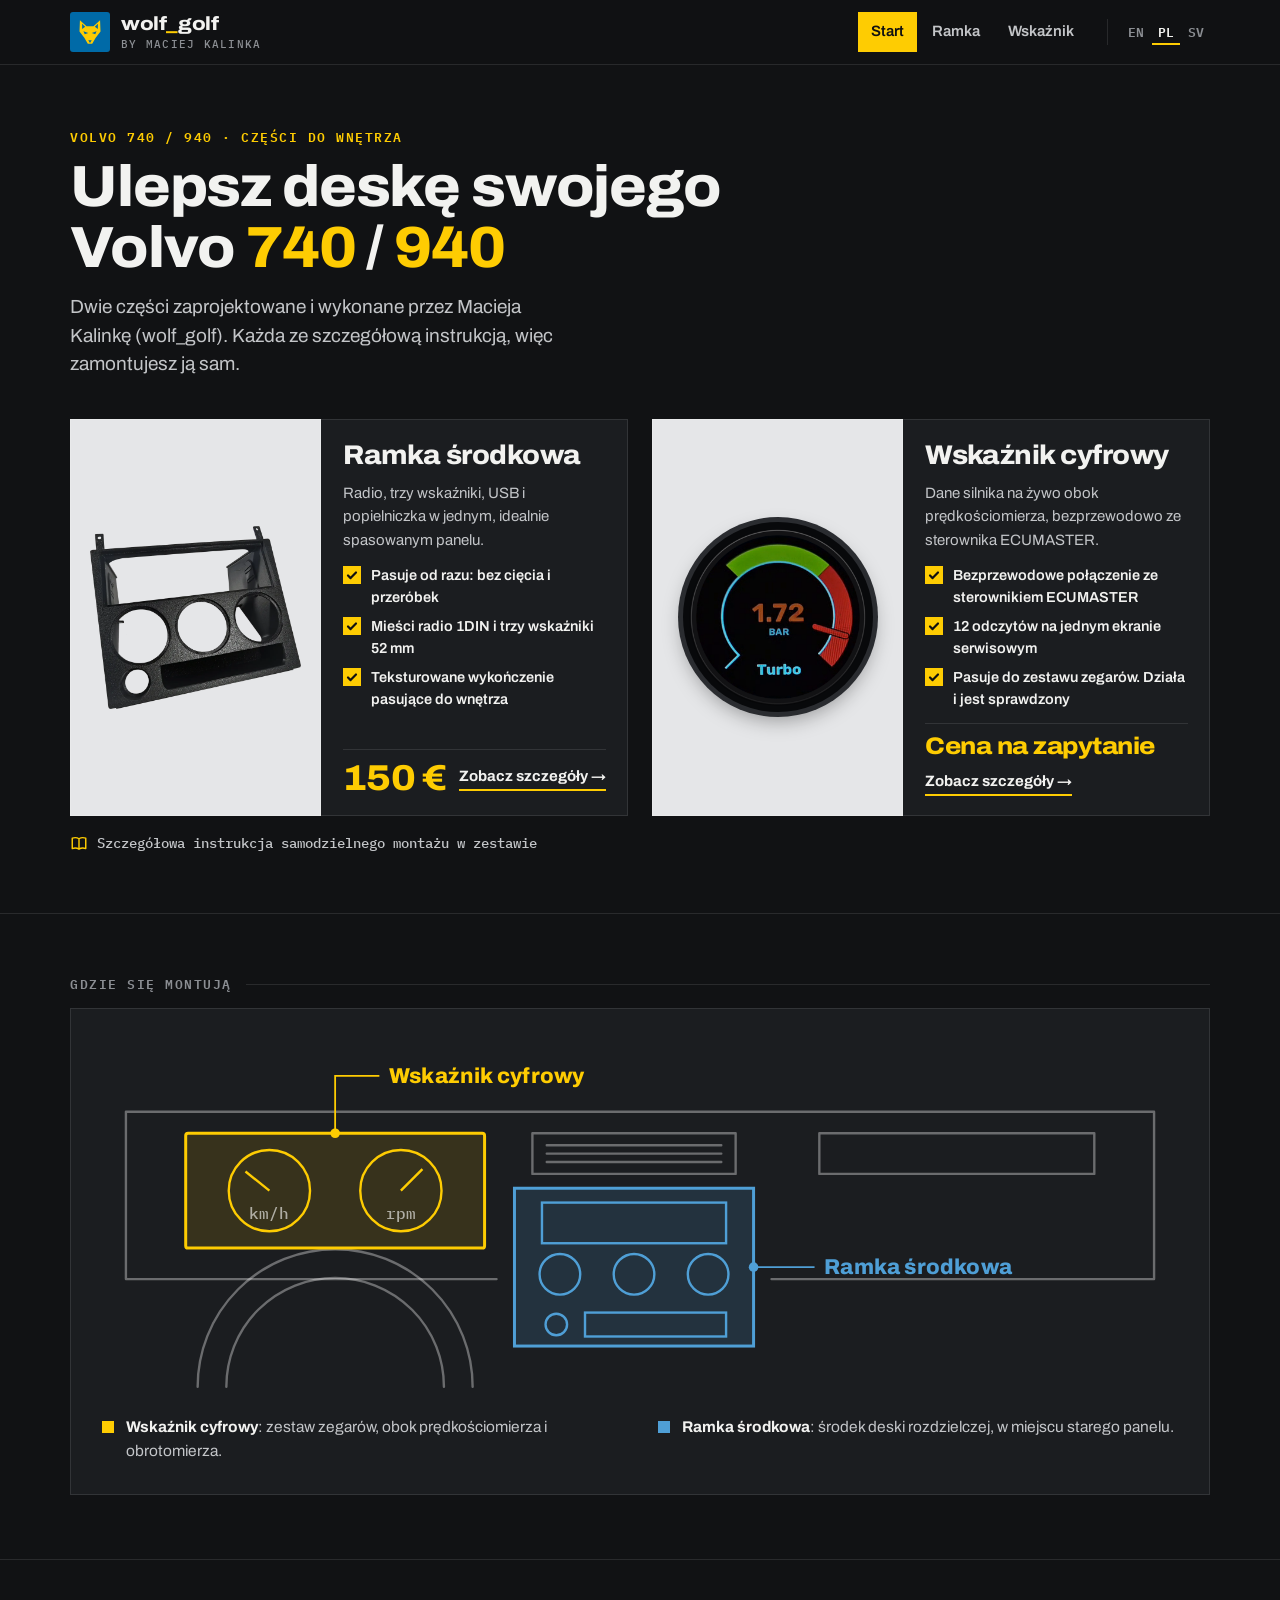
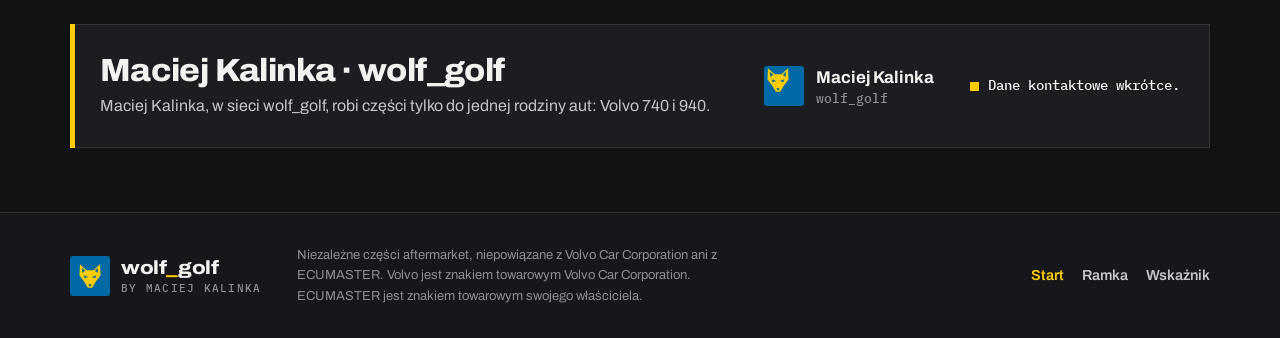
==== commit 5429c692: "Square corners throughout; square hotspot markers Co-Authored-By: Claude Opus 5.5 <noreply@anthropic" ====
--- a/pl/index.html
+++ b/pl/index.html
@@ -71,12 +71,12 @@
 <figure class="box-fig"><svg class="dash" viewBox="0 0 900 290" role="img" aria-label="Schemat deski rozdzielczej: wskaźnik cyfrowy trafia do zestawu zegarów za kierownicą, ramka na środek deski">
 <path class="ln" d="M20 60 H880 M20 60 V200 M880 60 V200 M20 200 H330 M560 200 H880"/>
 <path class="ln" d="M80 290 A115 115 0 0 1 310 290 M104 290 A91 91 0 0 1 286 290"/>
-<rect class="ln" x="360" y="78" width="170" height="34" rx="4"/><path class="ln" d="M372 88 H518 M372 95 H518 M372 102 H518"/>
-<rect class="ln" x="600" y="78" width="230" height="34" rx="4"/>
-<g class="z"><rect class="gz" x="70" y="78" width="250" height="96" rx="12"/>
+<rect class="ln" x="360" y="78" width="170" height="34" rx="0"/><path class="ln" d="M372 88 H518 M372 95 H518 M372 102 H518"/>
+<rect class="ln" x="600" y="78" width="230" height="34" rx="0"/>
+<g class="z"><rect class="gz" x="70" y="78" width="250" height="96" rx="2"/>
 <circle class="gl" cx="140" cy="126" r="34"/><circle class="gl" cx="250" cy="126" r="34"/><path class="gl" d="M140 126 l-20 -16 M250 126 l18 -18"/>
 <text x="140" y="150" text-anchor="middle">km/h</text><text x="250" y="150" text-anchor="middle">rpm</text></g>
-<g class="z"><rect class="fz" x="345" y="124" width="200" height="132" rx="6"/><rect class="fl" x="368" y="136" width="154" height="34"/>
+<g class="z"><rect class="fz" x="345" y="124" width="200" height="132" rx="0"/><rect class="fl" x="368" y="136" width="154" height="34"/>
 <circle class="fl" cx="383" cy="196" r="17"/><circle class="fl" cx="445" cy="196" r="17"/><circle class="fl" cx="507" cy="196" r="17"/>
 <circle class="fl" cx="380" cy="238" r="9"/><rect class="fl" x="404" y="228" width="118" height="20"/></g>
 <path class="lead g" d="M195 78 V30 H232"/><circle class="dot g" cx="195" cy="78" r="4"/><text class="lbl g" x="240" y="36">Wskaźnik cyfrowy</text><path class="lead f" d="M545 190 H596"/><circle class="dot f" cx="545" cy="190" r="4"/><text class="lbl f" x="604" y="196">Ramka środkowa</text>
--- a/styles.css
+++ b/styles.css
@@ -25,20 +25,20 @@
 .sr-only{position:absolute;width:1px;height:1px;overflow:hidden;clip:rect(0 0 0 0);white-space:nowrap}
 .wrap{max-width:1180px;margin:0 auto;padding-inline:max(20px,env(safe-area-inset-left)) max(20px,env(safe-area-inset-right))}
 :focus-visible{outline:2px solid var(--yellow);outline-offset:3px}
-.skip{position:absolute;left:12px;top:-60px;z-index:100;background:var(--yellow);color:#111;padding:10px 16px;border-radius:6px;font-weight:700;text-decoration:none}
+.skip{position:absolute;left:12px;top:-60px;z-index:100;background:var(--yellow);color:#111;padding:10px 16px;border-radius:0;font-weight:700;text-decoration:none}
 .skip:focus{top:12px}
 
 /* header */
 .top{position:sticky;top:0;z-index:60;background:rgba(17,18,20,.95);border-bottom:1px solid var(--line)}
 .top .wrap{display:flex;align-items:center;gap:20px;min-height:64px}
 .lockup{display:flex;align-items:center;gap:11px;text-decoration:none;color:var(--ink);min-width:0}
-.mark{width:40px;height:40px;flex:none;border-radius:8px;background:var(--blue);display:grid;place-items:center}
+.mark{width:40px;height:40px;flex:none;border-radius:3px;background:var(--blue);display:grid;place-items:center}
 .mark svg{width:28px;height:28px}
 .word b{display:block;font-weight:800;font-stretch:115%;font-size:19px;letter-spacing:-.02em;line-height:1}
 .word i{color:var(--yellow);font-style:normal}
 .word small{display:block;font:500 10.5px/1 var(--mono);letter-spacing:.12em;text-transform:uppercase;color:var(--ink-3);margin-top:6px;white-space:nowrap}
 .nav{margin-left:auto;display:flex;gap:2px}
-.nav a{color:var(--ink-2);text-decoration:none;font-weight:600;font-size:15px;padding:8px 13px;border-radius:6px;white-space:nowrap}
+.nav a{color:var(--ink-2);text-decoration:none;font-weight:600;font-size:15px;padding:8px 13px;border-radius:0;white-space:nowrap}
 .nav a:hover{color:var(--ink);background:rgba(255,255,255,.06)}
 .nav a[aria-current="page"]{color:#111;background:var(--yellow)}
 .lang{display:flex;align-items:center;gap:2px;font:600 12.5px/1 var(--mono);padding-left:14px;border-left:1px solid var(--line)}
@@ -56,7 +56,7 @@
 /* shared */
 .eyebrow{font:600 12.5px/1.3 var(--mono);letter-spacing:.12em;text-transform:uppercase;color:var(--yellow)}
 .lead{font-size:clamp(17px,1.7vw,19px);line-height:1.5;color:var(--ink-2);max-width:46ch}
-.btn{display:inline-flex;align-items:center;gap:10px;background:var(--yellow);color:#111;font-weight:800;font-size:16px;text-decoration:none;padding:13px 22px;border-radius:7px;white-space:nowrap}
+.btn{text-transform:uppercase;letter-spacing:.04em;font-size:15px !important;display:inline-flex;align-items:center;gap:10px;background:var(--yellow);color:#111;font-weight:800;font-size:16px;text-decoration:none;padding:13px 22px;border-radius:0;white-space:nowrap}
 .btn:hover{background:var(--yellow-2)}
 .price{font-weight:800;font-stretch:110%;font-size:clamp(28px,3vw,36px);letter-spacing:-.02em;color:var(--yellow);line-height:1;white-space:nowrap}
 .price.req{font-size:clamp(20px,2vw,24px)}
@@ -64,7 +64,7 @@
 .note svg{width:18px;height:18px;flex:none;fill:none;stroke:var(--yellow);stroke-width:1.6;stroke-linejoin:round}
 .ticks{list-style:none;margin:0;padding:0;display:grid;gap:8px}
 .ticks li{display:flex;gap:10px;align-items:flex-start;font-weight:600}
-.ticks li::before{content:"";flex:none;width:18px;height:18px;margin-top:2px;border-radius:3px;background:var(--yellow) url("data:image/svg+xml,%3Csvg xmlns='http://www.w3.org/2000/svg' viewBox='0 0 18 18'%3E%3Cpath d='M5 9.5l2.6 2.6L13 6.5' fill='none' stroke='%23111' stroke-width='2.2' stroke-linecap='round' stroke-linejoin='round'/%3E%3C/svg%3E") center/100% no-repeat}
+.ticks li::before{content:"";flex:none;width:18px;height:18px;margin-top:2px;border-radius:0;background:var(--yellow) url("data:image/svg+xml,%3Csvg xmlns='http://www.w3.org/2000/svg' viewBox='0 0 18 18'%3E%3Cpath d='M5 9.5l2.6 2.6L13 6.5' fill='none' stroke='%23111' stroke-width='2.2' stroke-linecap='round' stroke-linejoin='round'/%3E%3C/svg%3E") center/100% no-repeat}
 
 .sec{padding:clamp(40px,5vw,64px) 0;border-top:1px solid var(--line)}
 .sh{display:flex;align-items:center;gap:14px;margin:0 0 18px;font:600 12.5px/1 var(--mono);letter-spacing:.12em;text-transform:uppercase;color:var(--ink-3)}
@@ -74,7 +74,7 @@
 .two > * > .sh:not(:first-child){margin-top:36px}
 @media (max-width:860px){.two{grid-template-columns:1fr}}
 
-.plate{display:grid;place-items:center;border-radius:10px;background:var(--plate);color:#111;text-decoration:none}
+.plate{display:grid;place-items:center;border-radius:0;background:var(--plate);outline:1px solid rgba(255,255,255,.14);outline-offset:-1px;color:#111;text-decoration:none}
 .dial{display:block;position:relative;aspect-ratio:1;border-radius:50%;background:#08090b;box-shadow:0 0 0 5px #2a2c30,0 8px 20px rgba(0,0,0,.35)}
 .dial img{width:100%;height:100%;object-fit:cover;clip-path:circle(46.5% at 50% 50%);border-radius:50%}
 
@@ -94,7 +94,7 @@
 .hero h1 em{font-style:normal;color:var(--yellow)}
 .hero .lead{margin-top:14px}
 .cards2{display:grid;grid-template-columns:1fr 1fr;gap:clamp(14px,2vw,24px);margin-top:clamp(26px,3.5vw,40px)}
-.pcard{display:grid;grid-template-columns:minmax(0,.9fr) minmax(0,1.1fr);gap:0;border-radius:12px;overflow:hidden;background:var(--panel);box-shadow:inset 0 0 0 1px var(--line);text-decoration:none;color:var(--ink)}
+.pcard{display:grid;grid-template-columns:minmax(0,.9fr) minmax(0,1.1fr);gap:0;border-radius:0;overflow:hidden;background:var(--panel);box-shadow:inset 0 0 0 1px var(--line);text-decoration:none;color:var(--ink)}
 .pcard:hover{box-shadow:inset 0 0 0 2px var(--yellow)}
 .pcard .plate{border-radius:0;padding:20px;min-height:260px}
 .pcard .plate img{max-height:200px;width:auto}
@@ -110,7 +110,7 @@
 @media (max-width:560px){.pcard{grid-template-columns:1fr}.pcard .plate{min-height:220px}}
 
 /* diagram */
-.box-fig{margin:0;padding:clamp(16px,3vw,32px);border-radius:10px;background:var(--panel);box-shadow:inset 0 0 0 1px var(--line)}
+.box-fig{margin:0;padding:clamp(16px,3vw,32px);border-radius:0;background:var(--panel);box-shadow:inset 0 0 0 1px var(--line)}
 .dash{width:100%;height:auto;overflow:visible}
 .dash .ln{fill:none;stroke:rgba(255,255,255,.35);stroke-width:2;stroke-linecap:round;stroke-linejoin:round}
 .dash .gz{fill:rgba(254,204,2,.12);stroke:var(--yellow);stroke-width:2.5}
@@ -127,7 +127,7 @@
 @media (max-width:600px){.dash .lbl,.dash .lead,.dash .dot{display:none}}
 .keys{list-style:none;margin:20px 0 0;padding:0;display:grid;grid-template-columns:1fr 1fr;gap:12px 36px}
 .keys li{display:grid;grid-template-columns:12px 1fr;gap:12px;align-items:start;font-size:15.5px;color:var(--ink-2)}
-.keys li::before{content:"";width:12px;height:12px;border-radius:2px;margin-top:6px;background:var(--yellow)}
+.keys li::before{content:"";width:12px;height:12px;border-radius:0;margin-top:6px;background:var(--yellow)}
 .keys li.f::before{background:var(--blue-l)}
 .keys b{color:var(--ink)}
 .keys a{color:inherit;text-decoration:none}
@@ -135,14 +135,14 @@
 @media (max-width:760px){.keys{grid-template-columns:1fr}}
 
 /* order / contact */
-.order-box{display:grid;grid-template-columns:1.3fr auto auto;gap:18px 36px;align-items:center;padding:clamp(20px,3vw,30px);border-radius:12px;background:var(--panel);box-shadow:inset 0 0 0 1px var(--line),inset 5px 0 0 var(--yellow)}
+.order-box{display:grid;grid-template-columns:1.3fr auto auto;gap:18px 36px;align-items:center;padding:clamp(20px,3vw,30px);border-radius:0;background:var(--panel);box-shadow:inset 0 0 0 1px var(--line),inset 5px 0 0 var(--yellow)}
 .order-box h2{font-size:clamp(24px,2.6vw,32px)}
 .order-box p{color:var(--ink-2);margin-top:6px}
 .order-box .who{display:flex;align-items:center;gap:12px}
 .order-box .who b{display:block;font-size:17px}
 .order-box .who span{display:block;font:500 13px/1.3 var(--mono);color:var(--ink-3)}
 .order-box .soon{display:flex;align-items:center;gap:9px;margin:0;font:500 14px/1.4 var(--mono);color:var(--ink)}
-.order-box .soon::before{content:"";width:9px;height:9px;flex:none;border-radius:2px;background:var(--yellow)}
+.order-box .soon::before{content:"";width:9px;height:9px;flex:none;border-radius:0;background:var(--yellow)}
 @media (max-width:860px){.order-box{grid-template-columns:1fr}}
 
 /* product hero */
@@ -162,23 +162,23 @@
 .hot{padding:clamp(16px,2.5vw,28px)}
 .hot .in{position:relative;display:block}
 .hot img{width:100%}
-.pin{position:absolute;width:28px;height:28px;margin:-14px 0 0 -14px;border-radius:50%;background:var(--yellow);color:#111;font:700 14px/1 var(--mono);display:grid;place-items:center;box-shadow:0 0 0 3px #111}
+.pin{position:absolute;width:26px;height:26px;margin:-13px 0 0 -13px;border-radius:0;background:var(--yellow);color:#111;font:700 14px/1 var(--mono);display:grid;place-items:center;box-shadow:0 0 0 3px #111}
 .legend{list-style:none;margin:16px 0 0;padding:0;display:grid;grid-template-columns:1fr 1fr;gap:12px 24px}
 .legend li{display:grid;grid-template-columns:28px 1fr;gap:10px;align-items:start;font-size:14.5px;color:var(--ink-2)}
-.legend .n{width:24px;height:24px;border-radius:50%;background:var(--yellow);color:#111;font:700 12.5px/1 var(--mono);display:grid;place-items:center}
+.legend .n{width:24px;height:24px;border-radius:0;background:var(--yellow);color:#111;font:700 12.5px/1 var(--mono);display:grid;place-items:center}
 .legend b{display:block;color:var(--ink);font-size:15.5px}
 @media (max-width:480px){.legend{grid-template-columns:1fr}.pin{width:22px;height:22px;margin:-11px 0 0 -11px;font-size:11px}}
 
 /* installed shot */
 .shot{margin:0}
-.shot a{display:block;border-radius:10px;overflow:hidden}
+.shot a{display:block;border-radius:0;overflow:hidden}
 .shot img{width:100%;aspect-ratio:4/3;object-fit:cover;object-position:50% 35%}
 .shot figcaption{margin-top:10px;font:500 13px/1.5 var(--mono);color:var(--ink-3)}
 
 /* gallery */
 .gallery{display:grid;grid-template-columns:repeat(4,minmax(0,1fr));gap:14px}
 .gallery a{display:block;text-decoration:none;color:var(--ink)}
-.gallery .ph{display:grid;place-items:center;aspect-ratio:4/3;border-radius:8px;overflow:hidden;background:var(--plate)}
+.gallery .ph{display:grid;place-items:center;aspect-ratio:4/3;border-radius:0;overflow:hidden;background:var(--plate)}
 .gallery .ph img{max-width:84%;max-height:80%;width:auto}
 .gallery a.photo .ph img{max-width:none;max-height:none;width:100%;height:100%;object-fit:cover}
 .gallery a:hover .ph{box-shadow:0 0 0 2px var(--yellow)}
@@ -186,9 +186,9 @@
 @media (max-width:760px){.gallery{grid-template-columns:repeat(2,minmax(0,1fr))}}
 
 /* other product */
-.other{display:grid;grid-template-columns:120px 1fr auto;gap:20px;align-items:center;margin-top:16px;padding:12px 22px 12px 12px;border-radius:12px;text-decoration:none;color:var(--ink);background:var(--panel);box-shadow:inset 0 0 0 1px var(--line)}
+.other{display:grid;grid-template-columns:120px 1fr auto;gap:20px;align-items:center;margin-top:16px;padding:12px 22px 12px 12px;border-radius:0;text-decoration:none;color:var(--ink);background:var(--panel);box-shadow:inset 0 0 0 1px var(--line)}
 .other:hover{box-shadow:inset 0 0 0 2px var(--yellow)}
-.other .th{display:grid;place-items:center;height:96px;border-radius:8px;background:var(--plate)}
+.other .th{display:grid;place-items:center;height:96px;border-radius:0;background:var(--plate)}
 .other .th img{max-height:76px;width:auto;max-width:90%}
 .other .th .dial{width:76px;box-shadow:0 0 0 3px #2a2c30}
 .other .ot{display:grid;gap:2px;min-width:0}
@@ -198,8 +198,8 @@
 @media (max-width:620px){.other{grid-template-columns:90px 1fr}.other .th{height:80px}.other .go{grid-column:1/-1;justify-self:start}}
 
 /* gauge: wireless link */
-.link{display:grid;grid-template-columns:minmax(0,1fr) minmax(0,1.1fr) minmax(0,.8fr);align-items:center;gap:8px;padding:clamp(18px,3vw,28px);border-radius:10px;background:var(--panel);box-shadow:inset 0 0 0 1px var(--line)}
-.ecu{justify-self:center;width:min(190px,100%);aspect-ratio:1.6;border-radius:8px;background:#26282c;box-shadow:inset 0 0 0 1.5px rgba(255,255,255,.25);display:grid;place-content:center;text-align:center;position:relative}
+.link{display:grid;grid-template-columns:minmax(0,1fr) minmax(0,1.1fr) minmax(0,.8fr);align-items:center;gap:8px;padding:clamp(18px,3vw,28px);border-radius:0;background:var(--panel);box-shadow:inset 0 0 0 1px var(--line)}
+.ecu{justify-self:center;width:min(190px,100%);aspect-ratio:1.6;border-radius:0;background:#26282c;box-shadow:inset 0 0 0 1.5px rgba(255,255,255,.25);display:grid;place-content:center;text-align:center;position:relative}
 .ecu::before,.ecu::after{content:"";position:absolute;top:22%;bottom:22%;width:8px;background:repeating-linear-gradient(180deg,rgba(255,255,255,.4) 0 3px,transparent 3px 9px)}
 .ecu::before{left:-8px}.ecu::after{right:-8px}
 .ecu b{font-size:clamp(15px,1.6vw,19px);font-stretch:112%;letter-spacing:.02em}
@@ -219,7 +219,7 @@
 
 /* gauge: service screen */
 .svc{display:grid;grid-template-columns:minmax(0,.75fr) minmax(0,1.25fr);gap:clamp(24px,4vw,56px);align-items:center}
-.svc figure{margin:0;display:grid;justify-items:center;padding:clamp(18px,3vw,32px);border-radius:10px;background:var(--plate)}
+.svc figure{margin:0;display:grid;justify-items:center;padding:clamp(18px,3vw,32px);border-radius:0;background:var(--plate)}
 .svc figure a{display:block;width:min(360px,100%);border-radius:50%}
 .svc figcaption{margin-top:14px;font:500 12.5px/1.4 var(--mono);color:#55585d}
 .readings{display:grid;grid-template-columns:repeat(2,minmax(0,1fr));gap:0 26px;margin:0}
@@ -231,11 +231,11 @@
 
 /* gauge: single screens */
 .screens{display:grid;grid-template-columns:repeat(6,minmax(0,1fr));gap:12px}
-.screens figure{margin:0;display:grid;justify-items:center;gap:12px;padding:16px 10px 14px;border-radius:10px;background:var(--plate);color:#111;text-align:center}
+.screens figure{margin:0;display:grid;justify-items:center;gap:12px;padding:16px 10px 14px;border-radius:0;background:var(--plate);color:#111;text-align:center}
 .screens a{display:block;width:100%;max-width:150px;border-radius:50%}
 .screens figcaption{font:500 12.5px/1.35 var(--mono);color:#2b2d31}
 .screens figcaption b{font-weight:700}
-.live{display:inline-block;margin-left:6px;font:700 10px/1 var(--mono);letter-spacing:.08em;color:#111;background:var(--yellow);padding:3px 5px;border-radius:3px;vertical-align:1px}
+.live{display:inline-block;margin-left:6px;font:700 10px/1 var(--mono);letter-spacing:.08em;color:#111;background:var(--yellow);padding:3px 5px;border-radius:0;vertical-align:1px}
 @media (max-width:980px){.screens{grid-template-columns:repeat(3,minmax(0,1fr))}}
 @media (max-width:480px){.screens{grid-template-columns:repeat(2,minmax(0,1fr))}}
 
@@ -253,10 +253,10 @@
 .lb::backdrop{background:rgba(10,10,12,.92)}
 .lb-bar{display:flex;justify-content:space-between;align-items:center;margin-bottom:12px}
 .lb-count{font:600 13px/1 var(--mono);color:var(--ink-3)}
-.lb button{font:inherit;cursor:pointer;color:var(--ink);background:rgba(255,255,255,.1);border:0;border-radius:6px;padding:9px 16px;font-weight:700}
+.lb button{font:inherit;cursor:pointer;color:var(--ink);background:rgba(255,255,255,.1);border:0;border-radius:0;padding:9px 16px;font-weight:700}
 .lb button:hover{background:var(--yellow);color:#111}
 .lb-stage{position:relative;display:grid;grid-template-columns:auto 1fr auto;align-items:center;gap:12px}
-.lb-frame{display:grid;place-items:center;min-height:0;border-radius:10px;background:var(--plate);padding:20px}
+.lb-frame{display:grid;place-items:center;min-height:0;border-radius:0;background:var(--plate);padding:20px}
 .lb-frame img{max-height:72vh;width:auto;max-width:100%}
 .lb-frame.photo{padding:0;overflow:hidden;background:#000}
 .lb-frame.round img{border-radius:50%;clip-path:circle(46.5% at 50% 50%);max-height:70vh}
